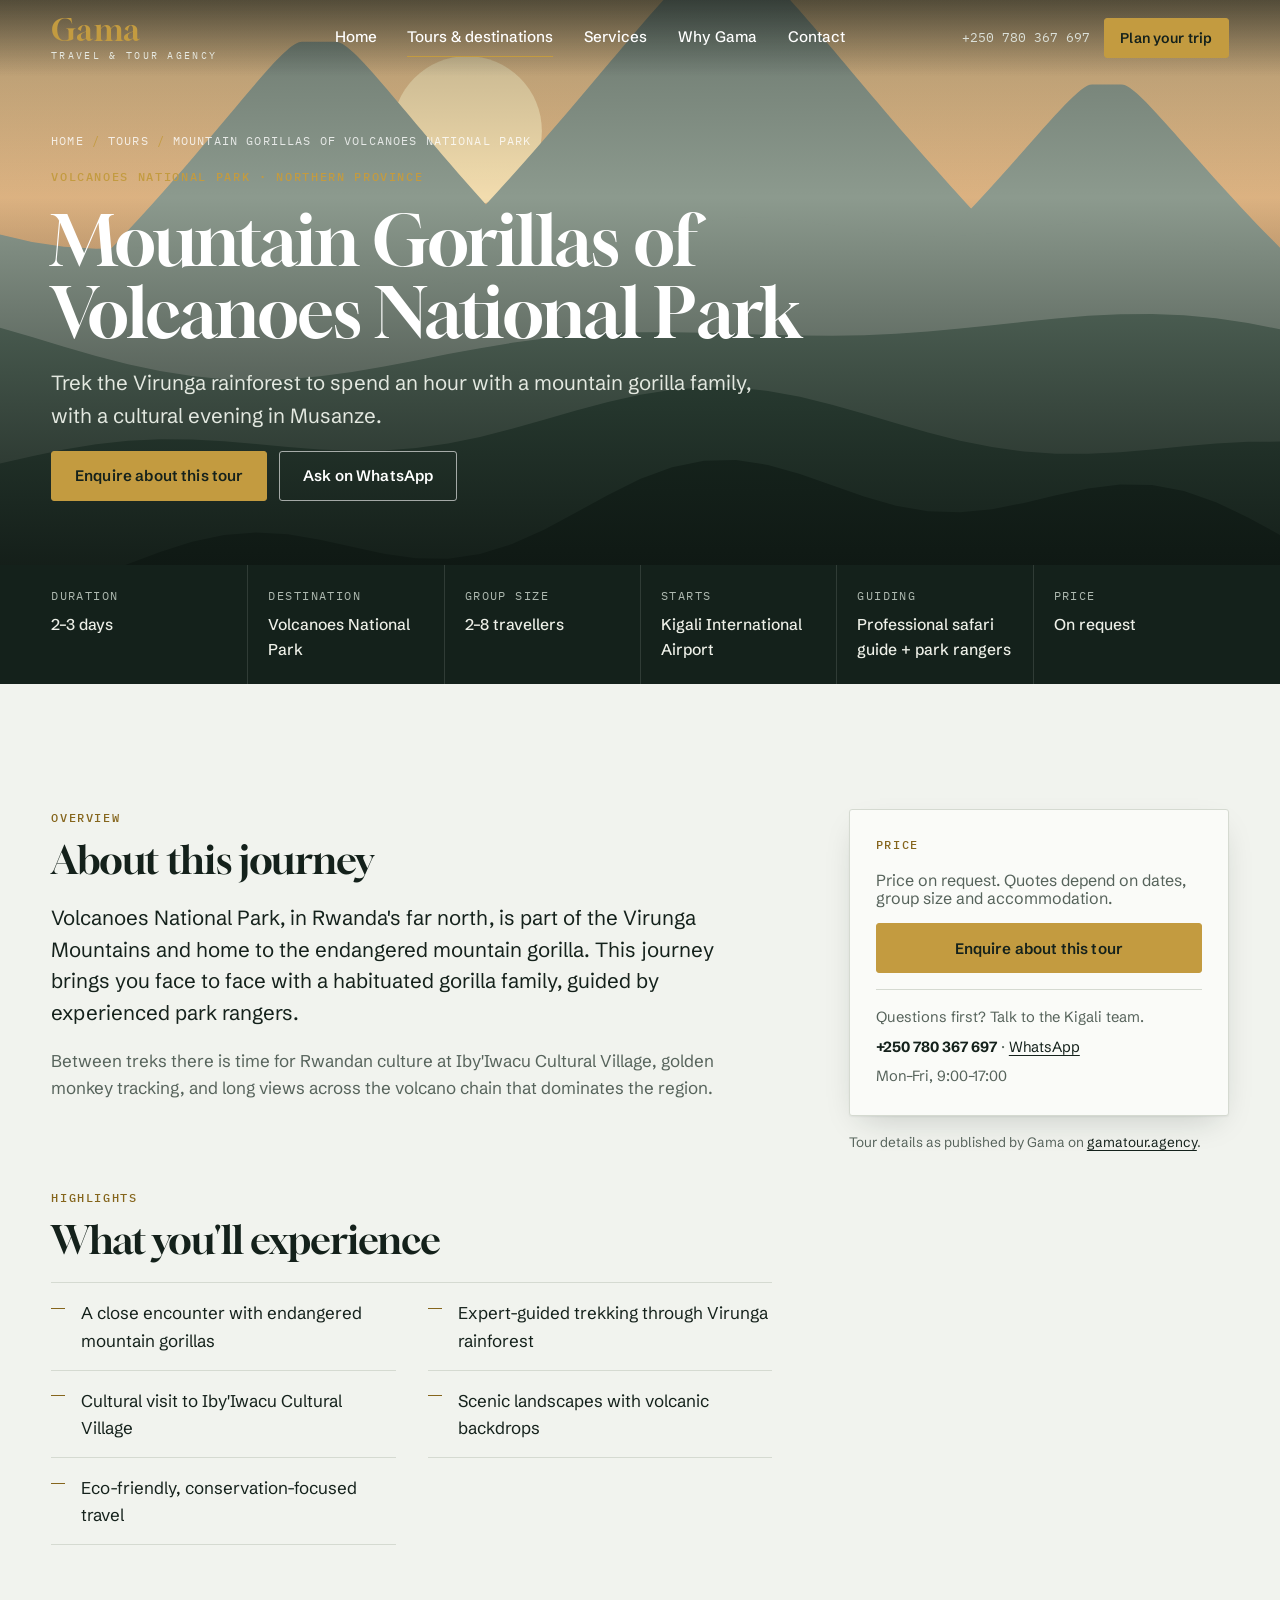
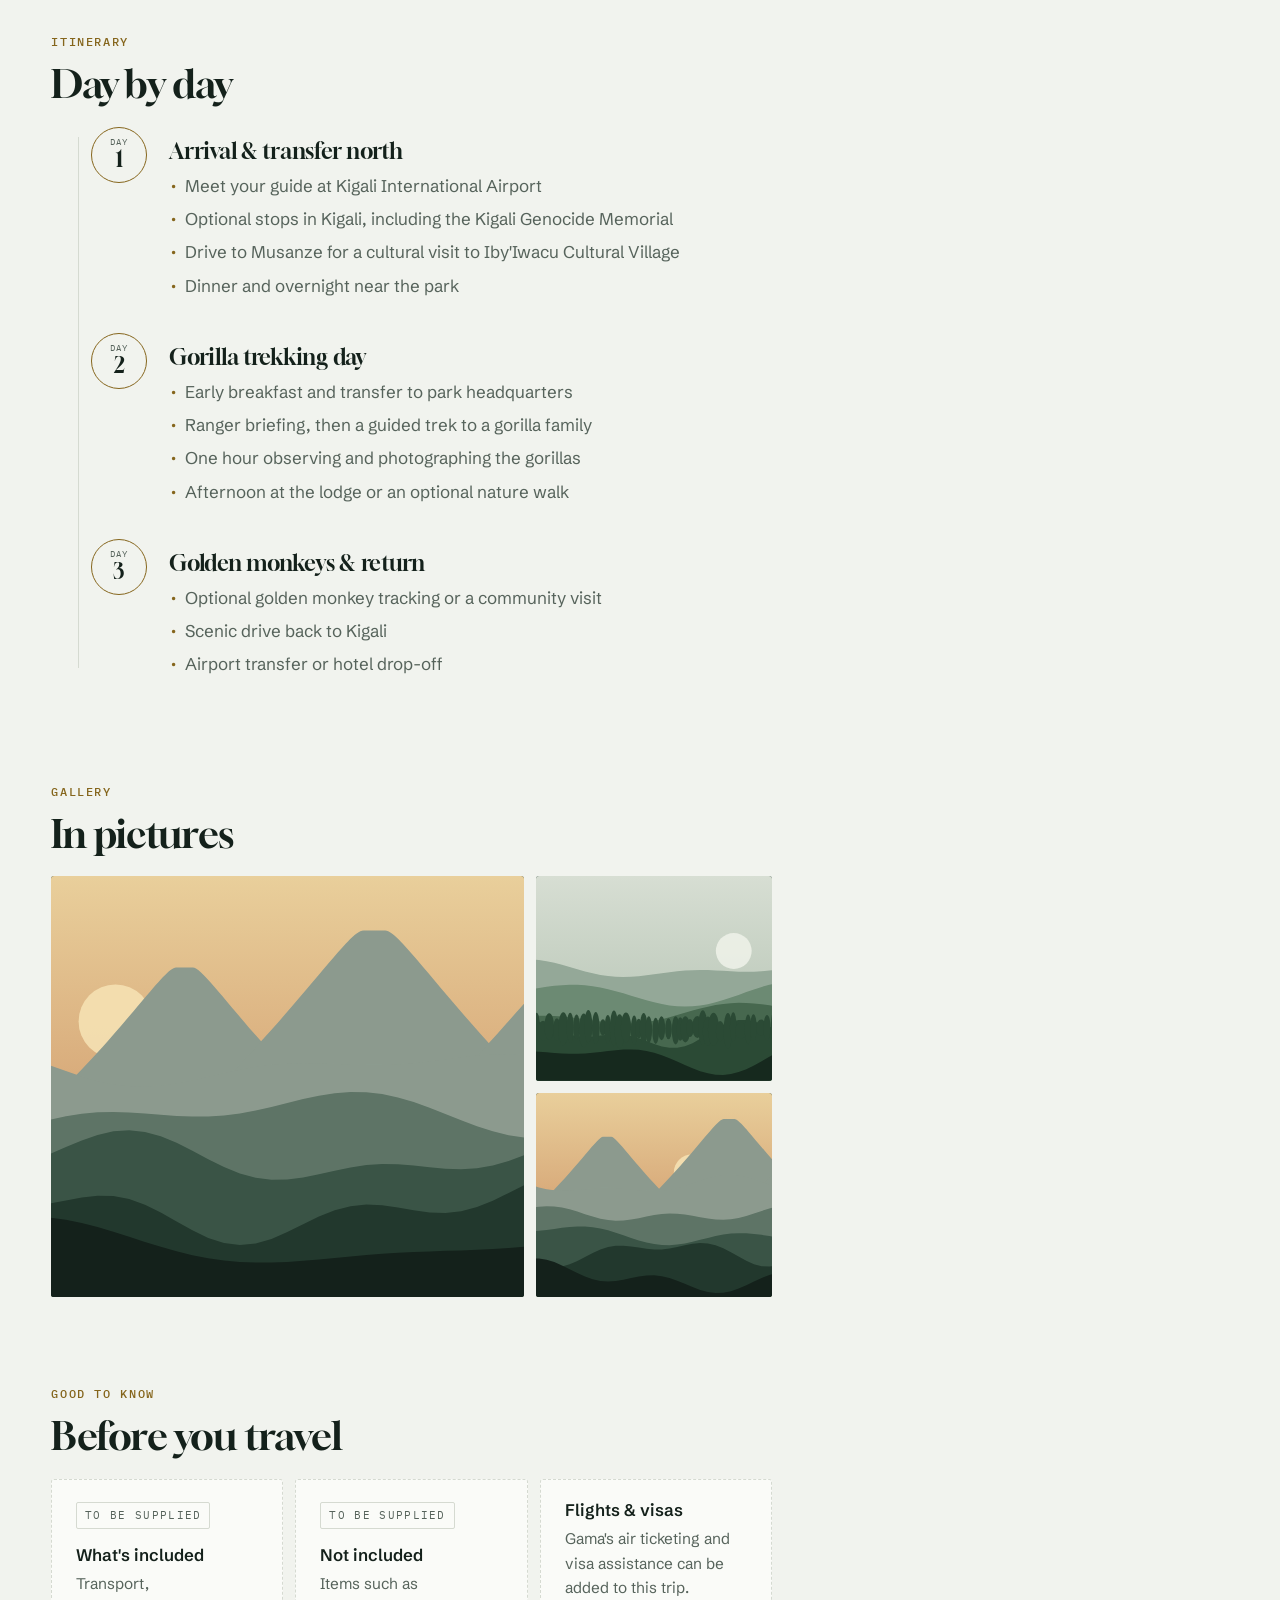
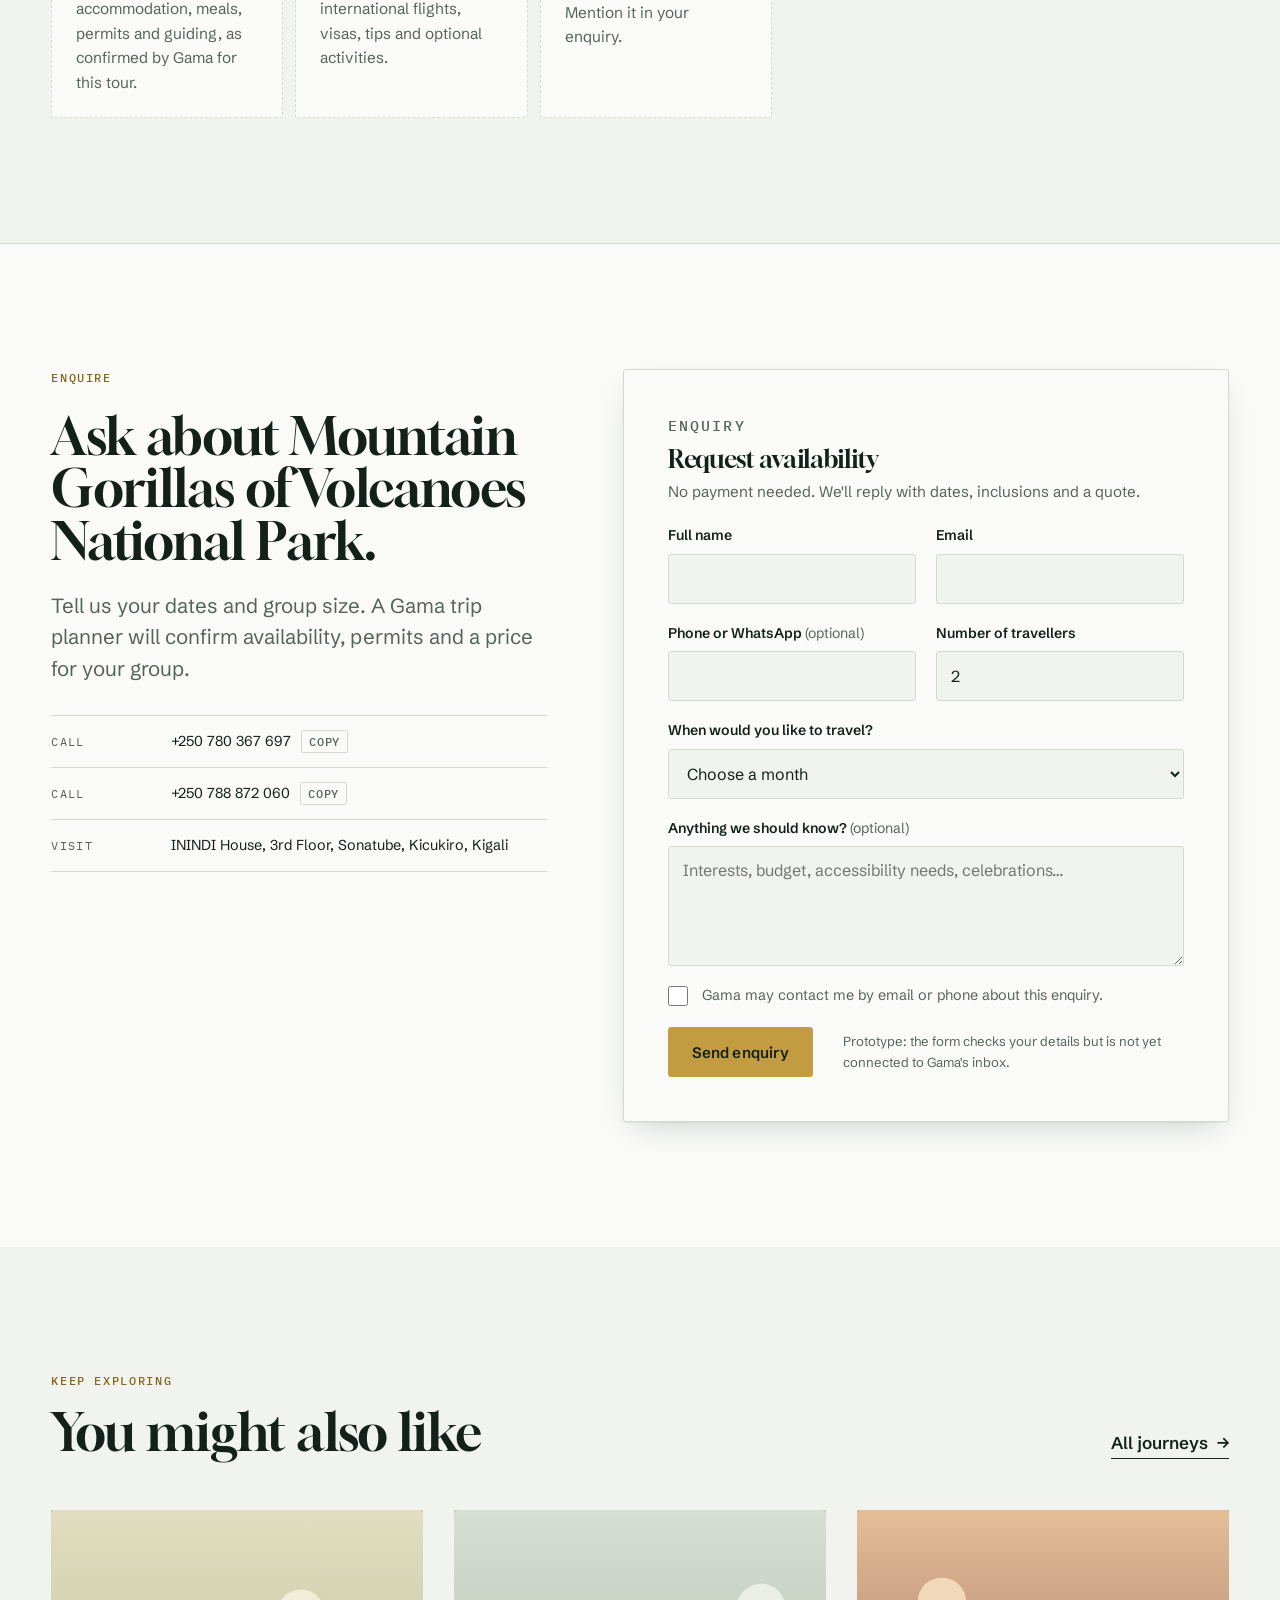
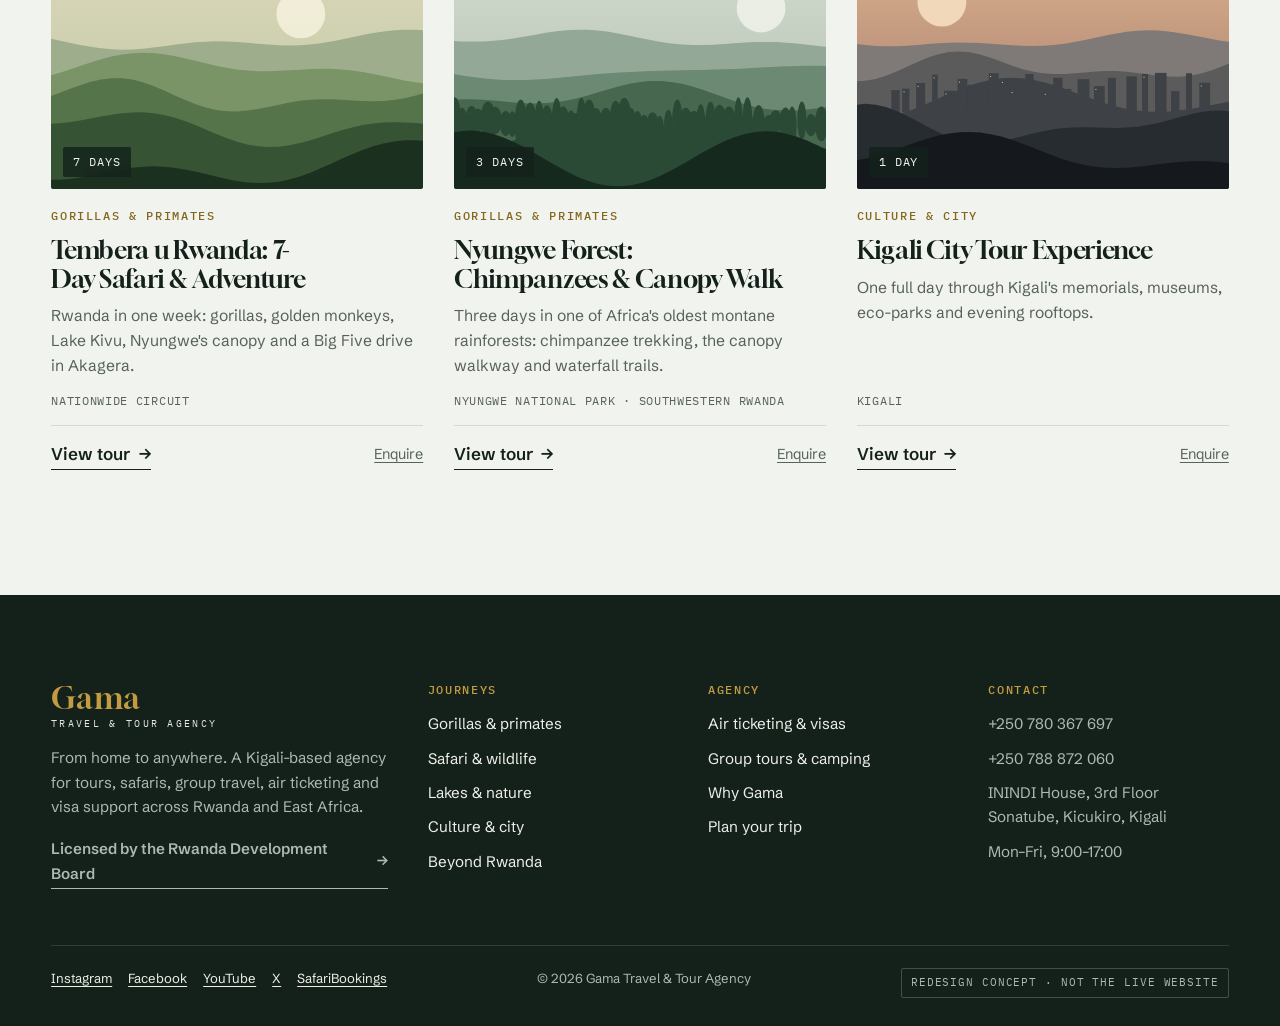
==== tour.html @ 17bc899b "Add Gama Tour static site Co-Authored-By: Claude Opus 5.5 <noreply@anthropic.com> Claude-Session: ht" ====
<!doctype html>
<html lang="en">
<head>
<meta charset="utf-8">
<meta name="viewport" content="width=device-width, initial-scale=1, viewport-fit=cover">
<title>Mountain Gorillas of Volcanoes National Park · Gama Travel & Tour Agency</title>
<meta name="claude:viewport-fit-sides" content="cover">
<meta name="description" content="A 2–3 day gorilla trekking journey in Volcanoes National Park, Rwanda, with a cultural visit to Iby'Iwacu village and optional golden monkey tracking. Enquire with Gama Travel & Tour Agency.">
<meta property="og:title" content="Mountain Gorillas of Volcanoes National Park · Gama Travel & Tour Agency">
<meta property="og:description" content="A 2–3 day gorilla trekking journey in Volcanoes National Park, Rwanda, with a cultural visit to Iby'Iwacu village and optional golden monkey tracking. Enquire with Gama Travel & Tour Agency.">
<meta property="og:type" content="website">
<meta name="theme-color" content="#14211B">
<link rel="canonical" href="https://www.gamatour.agency/tour/">
<link rel="preconnect" href="https://fonts.googleapis.com">
<link rel="preconnect" href="https://fonts.gstatic.com" crossorigin>
<link rel="stylesheet" href="https://fonts.googleapis.com/css2?family=Gloock&family=IBM+Plex+Mono:wght@400;500&family=Schibsted+Grotesk:ital,wght@0,400;0,500;0,600;1,400&display=swap">
<link rel="stylesheet" href="css/styles.css">
</head>
<body class="tour-page">
<a class="skip-link" href="#main">Skip to content</a>
<header class="site-header">
  <div class="wrap">
    <a class="brand" href="index.html" aria-label="Gama Travel &amp; Tour Agency, home">
      <span class="brand__name">Gama</span>
      <span class="brand__sub">Travel &amp; Tour Agency</span>
    </a>
    <nav class="nav" aria-label="Main">
      <a href="index.html">Home</a>
      <a href="tours.html" aria-current="page">Tours &amp; destinations</a>
      <a href="index.html#services">Services</a>
      <a href="index.html#why">Why Gama</a>
      <a href="index.html#plan">Contact</a>
    </nav>
    <div class="header-cta">
      <a class="header-phone" href="tel:+250780367697">+250 780 367 697</a>
      <a class="btn btn--small" href="index.html#plan">Plan your trip</a>
      <button class="menu-toggle" type="button" aria-expanded="false" aria-controls="mobile-menu"><span></span><span class="visually-hidden">Menu</span></button>
    </div>
  </div>
</header>
<div class="mobile-menu" id="mobile-menu" hidden>
  <div class="wrap">
    <nav aria-label="Mobile">
      <a href="index.html">Home</a>
      <a href="tours.html">Tours &amp; destinations</a>
      <a href="index.html#services">Services</a>
      <a href="index.html#why">Why Gama</a>
      <a href="index.html#plan">Contact</a>
    </nav>
    <div class="mobile-menu__foot">
      <a class="btn" href="index.html#plan">Plan your trip</a>
      <p>Call or WhatsApp: +250 780 367 697 · +250 788 872 060</p>
      <p>ININDI House, 3rd Floor, Sonatube, Kicukiro, Kigali</p>
    </div>
  </div>
</div>

<main id="main">
  <section class="page-hero" aria-labelledby="tour-title">
    <div id="tour-hero-media"></div>
    <div class="wrap page-hero__inner">
      <nav class="crumbs" aria-label="Breadcrumb"><a href="index.html">Home</a><span aria-hidden="true">/</span><a href="tours.html">Tours</a><span aria-hidden="true">/</span><span id="crumb-current">Tour</span></nav>
      <p class="eyebrow eyebrow--light" id="tour-region"></p>
      <h1 id="tour-title">Loading tour…</h1>
      <p id="tour-short"></p>
      <div class="hero__actions">
        <a class="btn" href="#enquire" data-scroll="enquire">Enquire about this tour</a>
        <a class="btn btn--ghost" id="tour-wa" href="https://wa.me/250780367697" target="_blank" rel="noopener">Ask on WhatsApp</a>
      </div>
    </div>
  </section>

  <section class="facts" aria-label="Tour facts">
    <div class="wrap"><dl id="tour-facts"></dl></div>
  </section>

  <div class="section">
    <div class="wrap tour-layout">
      <div class="tour-main" id="tour-main"></div>
      <aside class="tour-aside" aria-label="Book this tour">
        <div class="aside-card">
          <p class="eyebrow">Price</p>
          <p class="price-line" id="aside-price"></p>
          <a class="btn btn--block" href="#enquire" data-scroll="enquire">Enquire about this tour</a>
          <hr>
          <div class="contact-quick">
            <span>Questions first? Talk to the Kigali team.</span>
            <span><b style="color:var(--ink)">+250 780 367 697</b> · <a href="https://wa.me/250780367697" target="_blank" rel="noopener">WhatsApp</a></span>
            <span>Mon–Fri, 9:00–17:00</span>
          </div>
        </div>
        <p class="source-line" id="tour-source"></p>
      </aside>
    </div>
  </div>

  <section class="section" id="enquire" aria-labelledby="enquire-title" style="background:var(--paper);border-top:1px solid var(--line)">
    <div class="wrap plan">
      <div class="plan__intro">
        <p class="eyebrow">Enquire</p>
        <h2 id="enquire-title">Ask about <span id="enquire-tour">this tour</span>.</h2>
        <p class="lead">Tell us your dates and group size. A Gama trip planner will confirm availability, permits and a price for your group.</p>
        <ul class="contact-lines">
          <li><span class="k">Call</span><span class="v"><span>+250 780 367 697</span><button class="copy-btn" type="button" data-copy="+250780367697">Copy</button></span></li>
          <li><span class="k">Call</span><span class="v"><span>+250 788 872 060</span><button class="copy-btn" type="button" data-copy="+250788872060">Copy</button></span></li>
          <li><span class="k">Visit</span><span class="v">ININDI House, 3rd Floor, Sonatube, Kicukiro, Kigali</span></li>
        </ul>
      </div>
      <div id="tour-form-slot"><form class="enquiry" novalidate data-tour="volcanoes-gorillas" aria-labelledby="tour-title">
    <div class="enquiry__head">
      <p class="eyebrow">Enquiry</p>
      <h3 id="tour-title">Request availability</h3>
      <p>No payment needed. We'll reply with dates, inclusions and a quote.</p>
    </div>
    <div class="form-grid">
      <div class="field">
        <label for="tour-name">Full name</label>
        <input id="tour-name" name="name" type="text" autocomplete="name" required aria-describedby="tour-name-error">
        <p class="field-error" id="tour-name-error" aria-live="polite"></p>
      </div>
      <div class="field">
        <label for="tour-email">Email</label>
        <input id="tour-email" name="email" type="email" autocomplete="email" inputmode="email" required aria-describedby="tour-email-error">
        <p class="field-error" id="tour-email-error" aria-live="polite"></p>
      </div>
      <div class="field">
        <label for="tour-phone">Phone or WhatsApp <span class="opt">(optional)</span></label>
        <input id="tour-phone" name="phone" type="tel" autocomplete="tel" inputmode="tel" aria-describedby="tour-phone-error">
        <p class="field-error" id="tour-phone-error" aria-live="polite"></p>
      </div>
      <div class="field">
        <label for="tour-travellers">Number of travellers</label>
        <input id="tour-travellers" name="travellers" type="number" min="1" max="60" value="2" inputmode="numeric" required aria-describedby="tour-travellers-error">
        <p class="field-error" id="tour-travellers-error" aria-live="polite"></p>
      </div>
      <div class="field field--full">
        <label for="tour-month">When would you like to travel?</label>
        <select id="tour-month" name="month" data-fill="months" required aria-describedby="tour-month-error"></select>
        <p class="field-error" id="tour-month-error" aria-live="polite"></p>
      </div>
      <div class="field field--full">
        <label for="tour-message">Anything we should know? <span class="opt">(optional)</span></label>
        <textarea id="tour-message" name="message" rows="4" placeholder="Interests, budget, accessibility needs, celebrations…"></textarea>
      </div>
      <div class="field field--full">
        <label class="check" for="tour-consent">
          <input id="tour-consent" name="consent" type="checkbox" aria-describedby="tour-consent-error">
          <span>Gama may contact me by email or phone about this enquiry.</span>
        </label>
        <p class="field-error" id="tour-consent-error" aria-live="polite"></p>
      </div>
    </div>
    <div class="form-foot">
      <button class="btn" type="submit">Send enquiry</button>
      <small>Prototype: the form checks your details but is not yet connected to Gama's inbox.</small>
    </div>
    <div class="form-status" role="status" tabindex="-1"></div>
  </form></div>
    </div>
  </section>

  <section class="section" aria-labelledby="related-title">
    <div class="wrap">
      <div class="section-head">
        <div class="section-head__text">
          <p class="eyebrow">Keep exploring</p>
          <h2 id="related-title">You might also like</h2>
        </div>
        <a class="link-arrow" href="tours.html">All journeys</a>
      </div>
      <div class="tour-grid" id="related"></div>
    </div>
  </section>
</main>
<div class="mobile-bar" id="mobile-bar">
  <p><span class="muted" style="color:var(--on-dark-muted)" id="bar-price">Price on request</span><b id="bar-title">Tour</b></p>
  <a class="btn btn--small" href="#enquire" data-scroll="enquire">Enquire</a>
</div>
<footer class="site-footer">
  <div class="wrap">
    <div class="footer-top">
      <div class="footer-brand">
        <a class="brand" href="index.html" aria-label="Gama Travel &amp; Tour Agency, home">
          <span class="brand__name">Gama</span>
          <span class="brand__sub">Travel &amp; Tour Agency</span>
        </a>
        <p>From home to anywhere. A Kigali-based agency for tours, safaris, group travel, air ticketing and visa support across Rwanda and East Africa.</p>
        <p><a class="link-arrow" href="https://tourismregulation.rw/en/entity/profile/2081/" target="_blank" rel="noopener">Licensed by the Rwanda Development Board</a></p>
      </div>
      <div class="footer-col">
        <h2>Journeys</h2>
        <ul>
          <li><a href="tours.html#primates">Gorillas &amp; primates</a></li>
          <li><a href="tours.html#wildlife">Safari &amp; wildlife</a></li>
          <li><a href="tours.html#lakes">Lakes &amp; nature</a></li>
          <li><a href="tours.html#culture">Culture &amp; city</a></li>
          <li><a href="tours.html#crossborder">Beyond Rwanda</a></li>
        </ul>
      </div>
      <div class="footer-col">
        <h2>Agency</h2>
        <ul>
          <li><a href="index.html#services">Air ticketing &amp; visas</a></li>
          <li><a href="index.html#services">Group tours &amp; camping</a></li>
          <li><a href="index.html#why">Why Gama</a></li>
          <li><a href="index.html#plan">Plan your trip</a></li>
        </ul>
      </div>
      <div class="footer-col">
        <h2>Contact</h2>
        <ul>
          <li>+250 780 367 697</li>
          <li>+250 788 872 060</li>
          <li>ININDI House, 3rd Floor<br>Sonatube, Kicukiro, Kigali</li>
          <li>Mon–Fri, 9:00–17:00</li>
        </ul>
      </div>
    </div>
    <div class="footer-bottom">
      <div class="socials">
        <a href="https://www.instagram.com/gama_travel_tour_agency/" target="_blank" rel="noopener">Instagram</a>
        <a href="https://www.facebook.com/61579463322255/" target="_blank" rel="noopener">Facebook</a>
        <a href="https://www.youtube.com/@GamaTravelAndTourAgency" target="_blank" rel="noopener">YouTube</a>
        <a href="https://x.com/gamatourtravel" target="_blank" rel="noopener">X</a>
        <a href="https://www.safaribookings.com/p8043" target="_blank" rel="noopener">SafariBookings</a>
      </div>
      <span>© <span data-year>2026</span> Gama Travel &amp; Tour Agency</span>
      <span class="concept-note">Redesign concept · not the live website</span>
    </div>
  </div>
</footer>

<script src="js/data.js"></script>
<script src="js/scenes.js"></script>
<script src="js/site.js"></script>
<script src="js/tour-page.js"></script>
</body>
</html>
---- css/styles.css ----
/*
 * Gama Travel & Tour Agency: redesign prototype design system
 *
 * Layout concept: an editorial travel journal. Full-bleed photography sits
 * against a pale "Virunga mist" page, with deep volcanic-green bands for
 * moments of atmosphere. Gama's gold is the single accent. A thin Imigongo
 * zig-zag (Rwanda's geometric cow-dung art) marks major section breaks.
 */

:root {
  /* Color */
  --mist: #F1F3EE;        /* page ground: green-tinted off-white */
  --paper: #FAFBF8;       /* raised surfaces */
  --ink: #14211B;         /* volcanic green-black: text and dark bands */
  --forest: #1E3429;      /* secondary dark */
  --stone: #56635B;       /* muted text (5.9:1 on mist) */
  --line: #D5DAD1;        /* hairlines */
  --gold: #C39B40;        /* Gama gold: fills, rules, text on dark */
  --gold-ink: #85651C;    /* gold for text on light grounds (4.8:1) */
  --clay: #9A472C;        /* Imigongo only */
  --on-dark: #EEF0E8;
  --on-dark-muted: #AEB9B0;
  --danger: #A3321F;
  --ok: #2F6B46;
  --scrim: rgba(12, 20, 16, 0.62);

  /* Type */
  --font-display: "Gloock", "Iowan Old Style", "Palatino Linotype", Georgia, serif;
  --font-body: "Schibsted Grotesk", "Helvetica Neue", Arial, sans-serif;
  --font-mono: "IBM Plex Mono", ui-monospace, "SFMono-Regular", Menlo, monospace;

  --t-hero: clamp(2.75rem, 1.6rem + 5.4vw, 6.25rem);
  --t-h1: clamp(2.4rem, 1.6rem + 3.4vw, 4.5rem);
  --t-h2: clamp(1.9rem, 1.4rem + 2.2vw, 3.25rem);
  --t-h3: clamp(1.25rem, 1.1rem + 0.6vw, 1.6rem);
  --t-lead: clamp(1.08rem, 1rem + 0.35vw, 1.3rem);
  --t-body: 1.0625rem;
  --t-small: 0.9rem;
  --t-label: 0.74rem;

  /* Space */
  --gutter: clamp(16px, 4vw, 56px);
  --section: clamp(4.5rem, 3rem + 6vw, 9rem);
  --radius: 3px;
  --max: 1320px;
  --header-h: 76px;
  --shadow: 0 1px 2px rgba(20, 33, 27, 0.06), 0 12px 32px -12px rgba(20, 33, 27, 0.22);
  --ease: cubic-bezier(0.2, 0.7, 0.2, 1);
}

@media (prefers-color-scheme: dark) {
  :root:not([data-theme="light"]) {
    --mist: #0F1713; --paper: #16211B; --ink: #E9ECE4; --forest: #0B120E; --stone: #A2AEA5;
    --line: #2B3A32; --gold: #D2AE5A; --gold-ink: #D9B868; --on-dark: #EEF0E8; --on-dark-muted: #AEB9B0;
    --danger: #F08A73; --ok: #7CC596; --scrim: rgba(5, 9, 7, 0.68); color-scheme: dark;
  }
}
:root[data-theme="dark"] {
  --mist: #0F1713; --paper: #16211B; --ink: #E9ECE4; --forest: #0B120E; --stone: #A2AEA5;
  --line: #2B3A32; --gold: #D2AE5A; --gold-ink: #D9B868; --on-dark: #EEF0E8; --on-dark-muted: #AEB9B0;
  --danger: #F08A73; --ok: #7CC596; --scrim: rgba(5, 9, 7, 0.68); color-scheme: dark;
}

/* Dark bands keep the same look in both themes */
:root { --band: #14211B; --band-2: #1E3429; }
@media (prefers-color-scheme: dark) { :root:not([data-theme="light"]) { --band: #0B120E; --band-2: #13201A; } }
:root[data-theme="dark"] { --band: #0B120E; --band-2: #13201A; }

/* ---------- Base ---------- */
*, *::before, *::after { box-sizing: border-box; }
html { scroll-behavior: smooth; scroll-padding-top: calc(var(--header-h) + 16px); -webkit-text-size-adjust: 100%; }
@media (prefers-reduced-motion: reduce) { html { scroll-behavior: auto; } *, *::before, *::after { transition-duration: 0.01ms !important; animation-duration: 0.01ms !important; } }
body {
  margin: 0; background: var(--mist); color: var(--ink);
  font-family: var(--font-body); font-size: var(--t-body); line-height: 1.6;
  -webkit-font-smoothing: antialiased; text-rendering: optimizeLegibility; overflow-x: hidden;
}
body::before { content: ""; position: fixed; inset: 0 0 auto; height: env(safe-area-inset-top, 0px); z-index: 60; background: var(--band); }
body.menu-open { overflow: hidden; }
img { max-width: 100%; display: block; }
a { color: inherit; text-underline-offset: 0.2em; text-decoration-thickness: 1px; }
h1, h2, h3, h4 { font-family: var(--font-display); font-weight: 400; line-height: 1.04; letter-spacing: -0.012em; margin: 0; text-wrap: balance; }
p { margin: 0; }
ul { margin: 0; padding: 0; }
:focus-visible { outline: 2px solid var(--gold); outline-offset: 3px; border-radius: 2px; }
.skip-link { position: absolute; left: 12px; top: -60px; z-index: 100; background: var(--gold); color: #14211B; padding: 10px 16px; font-weight: 600; }
.skip-link:focus { top: calc(12px + env(safe-area-inset-top, 0px)); }
.visually-hidden { position: absolute !important; width: 1px; height: 1px; overflow: hidden; clip: rect(0 0 0 0); white-space: nowrap; }

.wrap {
  width: 100%; max-width: calc(var(--max) + 2 * var(--gutter)); margin-inline: auto;
  padding-left: max(var(--gutter), env(safe-area-inset-left, 0px));
  padding-right: max(var(--gutter), env(safe-area-inset-right, 0px));
}
.section { padding-block: var(--section); }
.eyebrow { font-family: var(--font-mono); font-size: var(--t-label); letter-spacing: 0.14em; text-transform: uppercase; color: var(--gold-ink); font-weight: 500; }
.on-dark .eyebrow, .eyebrow--light { color: var(--gold); }
.lead { font-size: var(--t-lead); line-height: 1.55; color: var(--stone); max-width: 38em; }
.muted { color: var(--stone); }
.tbc { color: var(--stone); font-style: italic; }

/* Imigongo divider */
.imigongo {
  height: 14px; width: 100%;
  background-color: var(--band);
  background-image: url("data:image/svg+xml,%3Csvg xmlns='http://www.w3.org/2000/svg' width='28' height='14' viewBox='0 0 28 14'%3E%3Cpath d='M0 14 L7 0 L14 14 Z' fill='%23F1F3EE'/%3E%3Cpath d='M14 14 L21 0 L28 14 Z' fill='%239A472C'/%3E%3Cpath d='M4 14 L7 8 L10 14 Z' fill='%2314211B'/%3E%3Cpath d='M18 14 L21 8 L24 14 Z' fill='%2314211B'/%3E%3C/svg%3E");
  background-size: 28px 14px; background-repeat: repeat-x;
}
.imigongo--thin { height: 7px; background-size: 14px 7px; }

/* ---------- Buttons & links ---------- */
.btn {
  --b-bg: var(--gold); --b-fg: #14211B; --b-bd: var(--gold);
  display: inline-flex; align-items: center; justify-content: center; gap: 0.6em;
  min-height: 50px; padding: 0 1.5em; border: 1px solid var(--b-bd); border-radius: var(--radius);
  background: var(--b-bg); color: var(--b-fg); font: 600 0.95rem/1 var(--font-body); letter-spacing: 0.01em;
  text-decoration: none; cursor: pointer; transition: background 0.25s var(--ease), color 0.25s var(--ease), border-color 0.25s, transform 0.25s var(--ease);
}
.btn:hover { --b-bg: #D7B25A; --b-bd: #D7B25A; }
.btn:active { transform: translateY(1px); }
.btn--ghost { --b-bg: transparent; --b-fg: #FFFFFF; --b-bd: rgba(255, 255, 255, 0.6); }
.btn--ghost:hover { --b-bg: rgba(255, 255, 255, 0.12); --b-bd: #FFFFFF; }
.btn--line { --b-bg: transparent; --b-fg: var(--ink); --b-bd: var(--ink); }
.btn--line:hover { --b-bg: var(--ink); --b-fg: var(--mist); --b-bd: var(--ink); }
.btn--small { min-height: 40px; padding: 0 1.1em; font-size: 0.88rem; }
.btn--block { width: 100%; }
.btn svg { width: 18px; height: 18px; flex: none; }

.link-arrow {
  display: inline-flex; align-items: center; gap: 0.5em; font-weight: 600; text-decoration: none;
  border-bottom: 1px solid currentColor; padding-bottom: 2px;
}
.link-arrow::after { content: "→"; transition: transform 0.25s var(--ease); }
.link-arrow:hover::after { transform: translateX(4px); }
.link-quiet { color: var(--stone); text-decoration: underline; font-size: var(--t-small); }
.link-quiet:hover { color: var(--ink); }

/* ---------- Header ---------- */
.site-header {
  position: fixed; top: env(safe-area-inset-top, 0px); left: 0; right: 0; z-index: 50;
  color: #FFFFFF; transition: background 0.35s var(--ease), color 0.35s, box-shadow 0.35s;
}
.site-header::before { content: ""; position: absolute; inset: 0; background: linear-gradient(rgba(10, 16, 13, 0.55), rgba(10, 16, 13, 0)); pointer-events: none; transition: opacity 0.35s; }
.site-header.is-solid { background: var(--band); box-shadow: 0 1px 0 rgba(255, 255, 255, 0.06); }
.site-header.is-solid::before { opacity: 0; }
.site-header .wrap { position: relative; display: flex; align-items: center; justify-content: space-between; gap: 24px; height: var(--header-h); }
.brand { display: inline-flex; flex-direction: column; text-decoration: none; line-height: 1; gap: 5px; }
.brand__name { font-family: var(--font-display); font-size: 1.85rem; letter-spacing: 0.01em; color: var(--gold); }
.brand__sub { font-family: var(--font-mono); font-size: 0.6rem; letter-spacing: 0.24em; text-transform: uppercase; color: #E6E9E1; }
.nav { display: flex; align-items: center; gap: clamp(18px, 2.4vw, 36px); }
.nav a { text-decoration: none; font-size: 0.95rem; font-weight: 500; padding-block: 6px; border-bottom: 1px solid transparent; transition: border-color 0.2s; }
.nav a:hover, .nav a[aria-current="page"] { border-color: var(--gold); }
.header-cta { display: flex; align-items: center; gap: 14px; }
.header-phone { font-family: var(--font-mono); font-size: 0.8rem; color: #DCE1D9; text-decoration: none; }
.menu-toggle { display: none; background: none; border: 1px solid rgba(255, 255, 255, 0.4); color: inherit; border-radius: var(--radius); width: 46px; height: 46px; cursor: pointer; align-items: center; justify-content: center; }
.menu-toggle span { display: block; width: 20px; height: 1.5px; background: currentColor; position: relative; transition: transform 0.3s var(--ease), background 0.2s; }
.menu-toggle span::before, .menu-toggle span::after { content: ""; position: absolute; left: 0; width: 20px; height: 1.5px; background: currentColor; transition: transform 0.3s var(--ease); }
.menu-toggle span::before { top: -6px; } .menu-toggle span::after { top: 6px; }
.menu-toggle[aria-expanded="true"] span { background: transparent; }
.menu-toggle[aria-expanded="true"] span::before { transform: translateY(6px) rotate(45deg); }
.menu-toggle[aria-expanded="true"] span::after { transform: translateY(-6px) rotate(-45deg); }

.mobile-menu {
  position: fixed; inset: calc(var(--header-h) + env(safe-area-inset-top, 0px)) 0 0; z-index: 49; background: var(--band); color: var(--on-dark);
  padding-block: 28px calc(28px + env(safe-area-inset-bottom, 0px)); overflow-y: auto; animation: menuIn 0.35s var(--ease);
}
@keyframes menuIn { from { opacity: 0; transform: translateY(-8px); } }
.mobile-menu nav { display: grid; }
.mobile-menu nav a { font-family: var(--font-display); font-size: 2.1rem; text-decoration: none; padding-block: 12px; border-bottom: 1px solid rgba(255, 255, 255, 0.1); }
.mobile-menu__foot { display: grid; gap: 14px; margin-top: 28px; color: var(--on-dark-muted); font-size: var(--t-small); }
.mobile-menu__foot .btn { width: 100%; }

@media (max-width: 960px) {
  .nav, .header-phone { display: none; }
  .menu-toggle { display: inline-flex; }
  .header-cta .btn { display: none; }
}

/* ---------- Media (photo + illustrated fallback) ---------- */
.media { position: relative; margin: 0; overflow: hidden; background: var(--band-2); isolation: isolate; }
.media .scene { position: absolute; inset: 0; width: 100%; height: 100%; display: block; }
.media img { position: absolute; inset: 0; width: 100%; height: 100%; object-fit: cover; opacity: 0; transition: opacity 0.7s var(--ease), transform 1.2s var(--ease); }
.media.is-loaded img { opacity: 1; }
.media:not(.is-loaded):not(.is-fallback)::after {
  content: ""; position: absolute; inset: 0; z-index: 1;
  background: linear-gradient(100deg, transparent 30%, rgba(255, 255, 255, 0.14) 50%, transparent 70%);
  background-size: 220% 100%; animation: shimmer 1.6s linear infinite;
}
@keyframes shimmer { from { background-position: 120% 0; } to { background-position: -120% 0; } }

/* ---------- Hero ---------- */
.hero { position: relative; color: #FFFFFF; min-height: clamp(600px, 88vh, 880px); display: flex; flex-direction: column; justify-content: flex-end; }
.hero > .media { position: absolute; inset: 0; z-index: -1; }
.hero::before { content: ""; position: absolute; inset: 0; z-index: 0; pointer-events: none; background: linear-gradient(180deg, rgba(10, 16, 13, 0) 30%, rgba(10, 16, 13, 0.72) 100%), linear-gradient(90deg, rgba(10, 16, 13, 0.45) 0%, rgba(10, 16, 13, 0) 60%); }
.hero { isolation: isolate; }
.hero__inner { position: relative; z-index: 1; padding-block: calc(var(--header-h) + 64px) 56px; display: grid; gap: 28px; }
.hero__kicker { display: flex; align-items: center; gap: 14px; }
.hero__kicker::before { content: ""; width: 44px; height: 1px; background: var(--gold); }
.hero h1 { font-size: var(--t-hero); max-width: 11.5em; line-height: 0.98; }
.hero h1 em { font-style: italic; color: var(--gold); }
.hero__text { font-size: var(--t-lead); max-width: 34em; color: #E3E8E0; line-height: 1.55; }
.hero__actions { display: flex; flex-wrap: wrap; gap: 12px; }
.hero__caption { position: absolute; z-index: 1; right: max(var(--gutter), env(safe-area-inset-right, 0px)); bottom: 22px; font-family: var(--font-mono); font-size: 0.7rem; letter-spacing: 0.1em; text-transform: uppercase; color: rgba(255, 255, 255, 0.75); text-align: right; }

/* Trip finder */
.finder-wrap { position: relative; z-index: 2; margin-top: -1px; background: var(--band); }
.finder { display: grid; grid-template-columns: auto 1fr 1fr auto; align-items: end; gap: 0 28px; padding-block: 26px; color: var(--on-dark); }
.finder__title { font-family: var(--font-display); font-size: 1.5rem; line-height: 1.1; align-self: center; max-width: 9em; }
.finder label { display: block; font-family: var(--font-mono); font-size: var(--t-label); letter-spacing: 0.12em; text-transform: uppercase; color: var(--on-dark-muted); margin-bottom: 8px; }
.finder select { width: 100%; }
.select-dark {
  appearance: none; background: transparent; color: var(--on-dark); border: 0; border-bottom: 1px solid rgba(255, 255, 255, 0.3);
  font: 500 1.08rem var(--font-body); padding: 10px 28px 10px 0; border-radius: 0; cursor: pointer;
  background-image: url("data:image/svg+xml,%3Csvg xmlns='http://www.w3.org/2000/svg' width='12' height='8' viewBox='0 0 12 8'%3E%3Cpath d='M1 1l5 5 5-5' stroke='%23C39B40' stroke-width='1.6' fill='none'/%3E%3C/svg%3E");
  background-repeat: no-repeat; background-position: right 4px center;
}
.select-dark option { color: #14211B; background: #FFFFFF; }
.finder .finder__foot { grid-column: 1 / -1; margin-top: 14px; font-size: var(--t-small); color: var(--on-dark-muted); }
.finder .finder__foot a { color: var(--gold); }
@media (max-width: 900px) {
  .finder { grid-template-columns: 1fr 1fr; gap: 20px; }
  .finder__title { grid-column: 1 / -1; max-width: none; }
  .finder .btn { grid-column: 1 / -1; }
  .finder .finder__foot { margin-top: 0; }
}
@media (max-width: 520px) { .finder { grid-template-columns: 1fr; } }

/* ---------- Intro / about ---------- */
.intro { display: grid; grid-template-columns: minmax(0, 1.25fr) minmax(0, 1fr); gap: clamp(32px, 6vw, 110px); align-items: start; }
.intro__statement { font-family: var(--font-display); font-size: var(--t-h2); line-height: 1.12; }
.intro__statement span { color: var(--gold-ink); }
.intro__body { display: grid; gap: 22px; padding-top: 10px; }
.intro__body p { color: var(--stone); }
.ledger { border-top: 1px solid var(--line); display: grid; margin-top: 6px; }
.ledger div { display: grid; grid-template-columns: 8.5em 1fr; gap: 16px; padding-block: 14px; border-bottom: 1px solid var(--line); font-size: var(--t-small); }
.ledger dt { font-family: var(--font-mono); font-size: var(--t-label); letter-spacing: 0.12em; text-transform: uppercase; color: var(--stone); padding-top: 3px; }
.ledger dd { margin: 0; }
.ledger a { color: var(--ink); }
@media (max-width: 860px) { .intro { grid-template-columns: 1fr; } }
@media (max-width: 420px) { .ledger div { grid-template-columns: 1fr; gap: 4px; } }

/* ---------- Section heads ---------- */
.section-head { display: flex; align-items: end; justify-content: space-between; gap: 24px 48px; flex-wrap: wrap; margin-bottom: clamp(32px, 4vw, 56px); }
.section-head__text { display: grid; gap: 16px; max-width: 46rem; }
.section-head h2 { font-size: var(--t-h2); }

/* ---------- Destinations index (dark) ---------- */
.on-dark { background: var(--band); color: var(--on-dark); }
.on-dark .lead, .on-dark .muted { color: var(--on-dark-muted); }
.destinations { display: grid; grid-template-columns: minmax(0, 1fr) minmax(0, 1fr); gap: clamp(32px, 5vw, 80px); align-items: start; }
.dest-list { list-style: none; border-top: 1px solid rgba(255, 255, 255, 0.14); counter-reset: none; }
.dest-item a {
  display: grid; grid-template-columns: 1fr auto; align-items: baseline; gap: 6px 20px; padding-block: 20px; text-decoration: none;
  border-bottom: 1px solid rgba(255, 255, 255, 0.14); transition: padding 0.35s var(--ease), color 0.25s;
}
.dest-item__name { font-family: var(--font-display); font-size: clamp(1.6rem, 1.2rem + 1.4vw, 2.5rem); line-height: 1.05; }
.dest-item__meta { font-family: var(--font-mono); font-size: 0.72rem; letter-spacing: 0.1em; text-transform: uppercase; color: var(--on-dark-muted); text-align: right; }
.dest-item__desc { grid-column: 1 / -1; color: var(--on-dark-muted); font-size: var(--t-small); max-width: 34em; }
.dest-item a:hover, .dest-item a:focus-visible, .dest-item.is-active a { padding-left: 14px; }
.dest-item.is-active .dest-item__name, .dest-item a:hover .dest-item__name { color: var(--gold); }
.dest-item__thumb { display: none; }
.dest-stage { position: sticky; top: calc(var(--header-h) + 24px); }
.dest-stage .media { aspect-ratio: 4 / 5; border-radius: var(--radius); }
.dest-stage .media { position: absolute; inset: 0; opacity: 0; transition: opacity 0.6s var(--ease); }
.dest-stage .media.is-active { opacity: 1; }
.dest-stage__frame { position: relative; aspect-ratio: 4 / 5; max-width: 100%; }
.dest-stage__note { margin-top: 14px; font-family: var(--font-mono); font-size: 0.72rem; letter-spacing: 0.08em; color: var(--on-dark-muted); text-transform: uppercase; }
@media (max-width: 900px) {
  .destinations { grid-template-columns: 1fr; }
  .dest-stage { display: none; }
  .dest-item a { grid-template-columns: 88px 1fr; align-items: center; }
  .dest-item__thumb { display: block; grid-row: span 3; width: 88px; aspect-ratio: 1; border-radius: var(--radius); }
  .dest-item__meta { text-align: left; }
  .dest-item__desc { grid-column: 2; }
}

/* ---------- Tour cards ---------- */
.tour-grid { display: grid; grid-template-columns: repeat(3, minmax(0, 1fr)); gap: clamp(28px, 3vw, 44px) clamp(20px, 2.4vw, 32px); }
.tour-card { display: flex; flex-direction: column; min-width: 0; }
.tour-card__media { position: relative; display: block; overflow: hidden; border-radius: var(--radius); }
.tour-card__media .media { aspect-ratio: 4 / 3; }
.tour-card:hover .media img, .tour-card:focus-within .media img { transform: scale(1.04); }
.tour-card__duration {
  position: absolute; left: 12px; bottom: 12px; z-index: 2; background: rgba(20, 33, 27, 0.82); color: #F1F3EE;
  font-family: var(--font-mono); font-size: 0.72rem; letter-spacing: 0.08em; text-transform: uppercase; padding: 6px 10px; border-radius: 2px;
  backdrop-filter: blur(6px);
}
.tour-card__body { display: grid; gap: 10px; padding-top: 18px; align-content: start; flex: 1; grid-template-rows: auto auto 1fr auto auto; }
.tour-card__title { font-size: var(--t-h3); line-height: 1.12; }
.tour-card__title a { text-decoration: none; background-image: linear-gradient(currentColor, currentColor); background-size: 0 1px; background-position: 0 100%; background-repeat: no-repeat; transition: background-size 0.4s var(--ease); }
.tour-card:hover .tour-card__title a, .tour-card__title a:focus-visible { background-size: 100% 1px; }
.tour-card__text { color: var(--stone); font-size: 0.98rem; }
.tour-card__meta { font-family: var(--font-mono); font-size: 0.72rem; letter-spacing: 0.06em; text-transform: uppercase; color: var(--stone); padding-top: 4px; }
.tour-card__actions { display: flex; align-items: center; justify-content: space-between; gap: 16px; padding-top: 14px; margin-top: 4px; border-top: 1px solid var(--line); }
.tour-card--feature { grid-column: span 2; }
.tour-card--feature .tour-card__media .media { aspect-ratio: 16 / 9.2; }
.tour-card--feature .tour-card__title { font-size: var(--t-h2); }
@media (max-width: 1020px) { .tour-grid { grid-template-columns: repeat(2, minmax(0, 1fr)); } .tour-card--feature { grid-column: 1 / -1; } }
@media (max-width: 620px) { .tour-grid { grid-template-columns: 1fr; } .tour-card--feature .tour-card__title { font-size: var(--t-h3); } .tour-card--feature .tour-card__media .media { aspect-ratio: 4 / 3; } }

/* Featured layout on the homepage */
.featured { display: grid; grid-template-columns: minmax(0, 1.35fr) minmax(0, 1fr); gap: clamp(28px, 3vw, 44px); }
.featured__side { display: grid; gap: clamp(28px, 3vw, 40px); }
.featured__side .tour-card { display: grid; grid-template-columns: minmax(0, 0.9fr) minmax(0, 1.1fr); gap: 20px; }
.featured__side .tour-card__body { padding-top: 0; grid-template-rows: auto auto 1fr auto; }
.featured__side .tour-card__media .media { aspect-ratio: 1 / 1; height: 100%; }
.featured__side .tour-card__meta { display: none; }
.featured__main .tour-card__media .media { aspect-ratio: 5 / 4; }
.featured__main .tour-card__title { font-size: var(--t-h2); }
@media (max-width: 1020px) { .featured { grid-template-columns: 1fr; } }
@media (max-width: 560px) { .featured__side .tour-card { grid-template-columns: 1fr; } .featured__side .tour-card__media .media { aspect-ratio: 4 / 3; } .featured__side .tour-card__body { padding-top: 0; } .featured__side .tour-card__meta { display: block; } }

/* ---------- Services ---------- */
.services { display: grid; grid-template-columns: repeat(3, minmax(0, 1fr)); border-top: 1px solid var(--line); border-left: 1px solid var(--line); }
.service { padding: clamp(24px, 3vw, 40px); border-right: 1px solid var(--line); border-bottom: 1px solid var(--line); display: grid; gap: 14px; align-content: start; background: transparent; transition: background 0.3s; }
.service:hover { background: var(--paper); }
.service svg { width: 36px; height: 36px; stroke: var(--gold-ink); fill: none; stroke-width: 1.4; }
.service h3 { font-size: 1.45rem; }
.service p { color: var(--stone); font-size: 0.98rem; }
.service button { justify-self: start; background: none; border: 0; padding: 0; color: var(--ink); font: 600 0.92rem var(--font-body); cursor: pointer; text-decoration: underline; text-underline-offset: 0.25em; margin-top: 4px; }
@media (max-width: 900px) { .services { grid-template-columns: repeat(2, minmax(0, 1fr)); } }
@media (max-width: 560px) { .services { grid-template-columns: 1fr; } }

/* ---------- Why Gama ---------- */
.why { display: grid; grid-template-columns: minmax(0, 1fr) minmax(0, 1.1fr); gap: clamp(32px, 6vw, 96px); align-items: center; }
.why__photo { position: relative; }
.why__photo .media { aspect-ratio: 4 / 5; border-radius: var(--radius); }
.why__photo figcaption { margin-top: 12px; font-family: var(--font-mono); font-size: 0.72rem; letter-spacing: 0.08em; text-transform: uppercase; color: var(--stone); }
.why__list { list-style: none; display: grid; gap: 0; margin-top: 32px; border-top: 1px solid var(--line); }
.why__list li { display: grid; grid-template-columns: 2.5rem 1fr; gap: 14px; padding-block: 20px; border-bottom: 1px solid var(--line); }
.why__list svg { width: 26px; height: 26px; stroke: var(--gold-ink); fill: none; stroke-width: 1.5; margin-top: 3px; }
.why__list h3 { font-family: var(--font-body); font-weight: 600; font-size: 1.08rem; letter-spacing: 0; margin-bottom: 4px; }
.why__list p { color: var(--stone); font-size: 0.98rem; }
.values { display: flex; flex-wrap: wrap; gap: 8px 10px; margin-top: 28px; }
.values span { font-family: var(--font-mono); font-size: 0.72rem; letter-spacing: 0.1em; text-transform: uppercase; border: 1px solid var(--line); padding: 7px 11px; border-radius: 2px; color: var(--stone); }
@media (max-width: 900px) { .why { grid-template-columns: 1fr; } .why__photo .media { aspect-ratio: 16 / 11; } }

/* Reviews placeholder */
.reviews-slot { margin-top: clamp(56px, 7vw, 96px); display: grid; grid-template-columns: minmax(0, 1fr) minmax(0, 2fr); gap: 24px 48px; padding: clamp(24px, 3vw, 40px); border: 1px dashed var(--line); border-radius: var(--radius); align-items: center; }
.reviews-slot h3 { font-size: var(--t-h3); }
.reviews-slot p { color: var(--stone); font-size: 0.98rem; }
.placeholder-tag { display: inline-block; font-family: var(--font-mono); font-size: 0.68rem; letter-spacing: 0.12em; text-transform: uppercase; background: var(--paper); border: 1px solid var(--line); color: var(--stone); padding: 4px 8px; border-radius: 2px; margin-bottom: 10px; }
@media (max-width: 760px) { .reviews-slot { grid-template-columns: 1fr; } }

/* ---------- Gallery ---------- */
.gallery { display: grid; grid-template-columns: repeat(12, minmax(0, 1fr)); grid-auto-rows: clamp(120px, 14vw, 200px); gap: 12px; }
.gallery .media { border-radius: var(--radius); height: 100%; }
.g1 { grid-column: 1 / 6; grid-row: span 2; } .g2 { grid-column: 6 / 9; grid-row: span 2; } .g3 { grid-column: 9 / 13; }
.g4 { grid-column: 9 / 13; } .g5 { grid-column: 1 / 5; } .g6 { grid-column: 5 / 13; }
.gallery__note { margin-top: 18px; display: flex; flex-wrap: wrap; justify-content: space-between; gap: 12px; font-size: var(--t-small); color: var(--on-dark-muted); }
.gallery__note a { color: var(--gold); }
@media (max-width: 760px) {
  .gallery { grid-template-columns: repeat(2, minmax(0, 1fr)); grid-auto-rows: 160px; }
  .g1, .g6 { grid-column: 1 / -1; grid-row: span 1; } .g2 { grid-column: 1; grid-row: span 2; } .g3, .g4 { grid-column: 2; } .g5 { grid-column: 1 / -1; }
}

/* ---------- Plan / enquiry ---------- */
.plan { display: grid; grid-template-columns: minmax(0, 0.9fr) minmax(0, 1.1fr); gap: clamp(32px, 6vw, 96px); align-items: start; }
.plan__intro { display: grid; gap: 22px; position: sticky; top: calc(var(--header-h) + 24px); }
.plan__intro h2 { font-size: var(--t-h2); }
.contact-lines { list-style: none; display: grid; gap: 0; border-top: 1px solid var(--line); margin-top: 8px; }
.contact-lines li { display: grid; grid-template-columns: 7.5em 1fr; gap: 12px; padding-block: 14px; border-bottom: 1px solid var(--line); font-size: var(--t-small); align-items: baseline; }
.contact-lines .k { font-family: var(--font-mono); font-size: var(--t-label); letter-spacing: 0.12em; text-transform: uppercase; color: var(--stone); }
.contact-lines .v { display: flex; flex-wrap: wrap; gap: 4px 10px; align-items: baseline; }
.copy-btn { background: none; border: 1px solid var(--line); color: var(--stone); font: 500 0.72rem var(--font-mono); letter-spacing: 0.06em; text-transform: uppercase; padding: 3px 7px; border-radius: 2px; cursor: pointer; }
.copy-btn:hover { color: var(--ink); border-color: var(--stone); }
.copy-btn[data-state]::after { content: " · " attr(data-state); }
@media (max-width: 900px) { .plan { grid-template-columns: 1fr; } .plan__intro { position: static; } }
@media (max-width: 420px) { .contact-lines li { grid-template-columns: 1fr; gap: 4px; } }

.enquiry { background: var(--paper); border: 1px solid var(--line); border-radius: var(--radius); padding: clamp(22px, 3.4vw, 44px); display: grid; gap: 20px; box-shadow: var(--shadow); }
.enquiry__head { display: grid; gap: 8px; }
.enquiry__head h3 { font-size: var(--t-h3); }
.enquiry__head p { color: var(--stone); font-size: 0.95rem; }
.form-grid { display: grid; grid-template-columns: repeat(2, minmax(0, 1fr)); gap: 18px 20px; }
.field { display: grid; gap: 7px; min-width: 0; }
.field--full { grid-column: 1 / -1; }
.field label, .field legend { font-size: 0.88rem; font-weight: 600; }
.field .opt { font-weight: 400; color: var(--stone); }
.field input, .field select, .field textarea {
  width: 100%; font: 400 1rem var(--font-body); color: var(--ink); background: var(--mist); border: 1px solid var(--line); border-radius: var(--radius);
  padding: 13px 14px; min-height: 50px; transition: border-color 0.2s, box-shadow 0.2s;
}
.field textarea { min-height: 120px; resize: vertical; }
.field input:focus, .field select:focus, .field textarea:focus { outline: none; border-color: var(--gold-ink); box-shadow: 0 0 0 3px color-mix(in srgb, var(--gold) 30%, transparent); }
.field [aria-invalid="true"] { border-color: var(--danger); }
.field-error { color: var(--danger); font-size: 0.84rem; min-height: 0; }
.field-error:empty { display: none; }
.check { display: grid; grid-template-columns: 22px 1fr; gap: 12px; align-items: start; font-size: 0.9rem; color: var(--stone); }
.check input { width: 20px; height: 20px; margin: 2px 0 0; accent-color: var(--gold-ink); }
.form-foot { display: flex; flex-wrap: wrap; align-items: center; gap: 14px 20px; justify-content: space-between; }
.form-foot small { color: var(--stone); font-size: 0.82rem; max-width: 26em; }
.form-status { border-radius: var(--radius); font-size: 0.95rem; }
.form-status:empty { display: none; }
.form-status.is-error { padding: 14px 16px; border: 1px solid var(--danger); color: var(--danger); background: color-mix(in srgb, var(--danger) 6%, transparent); }
.form-status.is-demo { padding: 18px; border: 1px solid var(--gold-ink); background: color-mix(in srgb, var(--gold) 10%, transparent); display: grid; gap: 12px; justify-items: start; color: var(--ink); }
.form-status:focus { outline: none; }
@media (max-width: 560px) { .form-grid { grid-template-columns: 1fr; } .form-foot .btn { width: 100%; } }

/* ---------- Footer ---------- */
.site-footer { background: var(--band); color: var(--on-dark); padding-block: clamp(56px, 7vw, 96px) calc(28px + env(safe-area-inset-bottom, 0px)); }
.footer-top { display: grid; grid-template-columns: minmax(0, 1.4fr) repeat(3, minmax(0, 1fr)); gap: 40px; }
.footer-brand { display: grid; gap: 18px; align-content: start; }
.footer-brand p { color: var(--on-dark-muted); max-width: 26em; font-size: 0.95rem; }
.site-footer h2 { font-family: var(--font-mono); font-size: var(--t-label); letter-spacing: 0.14em; text-transform: uppercase; color: var(--gold); margin-bottom: 16px; font-weight: 500; }
.footer-col ul { list-style: none; display: grid; gap: 10px; font-size: 0.95rem; }
.footer-col a { text-decoration: none; color: var(--on-dark); }
.footer-col a:hover { color: var(--gold); text-decoration: underline; }
.footer-col li { color: var(--on-dark-muted); }
.footer-bottom { margin-top: 56px; padding-top: 22px; border-top: 1px solid rgba(255, 255, 255, 0.12); display: flex; flex-wrap: wrap; gap: 12px 28px; justify-content: space-between; font-size: 0.82rem; color: var(--on-dark-muted); }
.footer-bottom a { color: var(--on-dark); }
.concept-note { font-family: var(--font-mono); font-size: 0.7rem; letter-spacing: 0.08em; text-transform: uppercase; border: 1px solid rgba(255, 255, 255, 0.2); padding: 5px 9px; border-radius: 2px; }
.socials { display: flex; flex-wrap: wrap; gap: 8px 16px; }
@media (max-width: 960px) { .footer-top { grid-template-columns: 1fr 1fr; } .footer-brand { grid-column: 1 / -1; } }
@media (max-width: 480px) { .footer-top { grid-template-columns: 1fr; } }

/* ---------- Page hero (inner pages) ---------- */
.page-hero { position: relative; isolation: isolate; color: #FFFFFF; min-height: clamp(440px, 62vh, 620px); display: flex; align-items: flex-end; }
.page-hero > .media { position: absolute; inset: 0; z-index: -1; }
.page-hero::before { content: ""; position: absolute; inset: 0; pointer-events: none; background: linear-gradient(180deg, rgba(10, 16, 13, 0.25) 0%, rgba(10, 16, 13, 0) 35%, rgba(10, 16, 13, 0.78) 100%); }
.page-hero__inner { position: relative; z-index: 1; padding-block: calc(var(--header-h) + 56px) clamp(36px, 5vw, 64px); display: grid; gap: 18px; }
.page-hero h1 { font-size: var(--t-h1); max-width: 14em; }
.page-hero p { max-width: 36em; color: #E3E8E0; font-size: var(--t-lead); }
.crumbs { font-family: var(--font-mono); font-size: 0.72rem; letter-spacing: 0.1em; text-transform: uppercase; color: rgba(255, 255, 255, 0.8); display: flex; flex-wrap: wrap; gap: 8px; }
.crumbs a { color: inherit; text-decoration: none; }
.crumbs a:hover { color: var(--gold); }
.crumbs span[aria-hidden] { color: var(--gold); }

/* ---------- Filters ---------- */
.filters { position: sticky; top: calc(var(--header-h) + env(safe-area-inset-top, 0px)); z-index: 30; background: color-mix(in srgb, var(--mist) 94%, transparent); backdrop-filter: blur(10px); border-bottom: 1px solid var(--line); }
.filters__row { display: flex; align-items: center; gap: 16px 24px; padding-block: 14px; }
.chips { display: flex; gap: 8px; overflow-x: auto; scrollbar-width: none; flex: 1; min-width: 0; padding-block: 2px; mask-image: linear-gradient(90deg, #000 92%, transparent); }
.chips::-webkit-scrollbar { display: none; }
.chip {
  flex: none; border: 1px solid var(--line); background: transparent; color: var(--ink); font: 500 0.9rem var(--font-body);
  padding: 9px 15px; border-radius: 40px; cursor: pointer; transition: background 0.2s, border-color 0.2s, color 0.2s; white-space: nowrap;
}
.chip:hover { border-color: var(--ink); }
.chip[aria-pressed="true"] { background: var(--ink); border-color: var(--ink); color: var(--mist); }
.chip .n { font-family: var(--font-mono); font-size: 0.72rem; opacity: 0.7; margin-left: 4px; }
.filters__len { display: flex; align-items: center; gap: 10px; flex: none; }
.filters__len label { font-family: var(--font-mono); font-size: var(--t-label); letter-spacing: 0.12em; text-transform: uppercase; color: var(--stone); }
.select-light { appearance: none; font: 500 0.92rem var(--font-body); color: var(--ink); background: var(--paper); border: 1px solid var(--line); border-radius: 40px; padding: 9px 34px 9px 15px; cursor: pointer;
  background-image: url("data:image/svg+xml,%3Csvg xmlns='http://www.w3.org/2000/svg' width='12' height='8' viewBox='0 0 12 8'%3E%3Cpath d='M1 1l5 5 5-5' stroke='%2385651C' stroke-width='1.6' fill='none'/%3E%3C/svg%3E"); background-repeat: no-repeat; background-position: right 14px center; }
.results-bar { display: flex; flex-wrap: wrap; justify-content: space-between; align-items: baseline; gap: 12px; margin-bottom: 32px; }
.results-bar p { font-family: var(--font-mono); font-size: 0.78rem; letter-spacing: 0.08em; text-transform: uppercase; color: var(--stone); }
.empty-state { grid-column: 1 / -1; padding: 56px 24px; text-align: center; border: 1px dashed var(--line); border-radius: var(--radius); display: grid; gap: 14px; justify-items: center; }
.empty-state h3 { font-size: var(--t-h3); }
@media (max-width: 760px) { .filters__row { flex-direction: column; align-items: stretch; gap: 10px; } .filters__len { justify-content: space-between; } }

/* Region strip on tours page */
.regions { display: grid; grid-template-columns: repeat(4, minmax(0, 1fr)); gap: 0; border-top: 1px solid var(--line); }
.region { padding: 22px 22px 22px 0; display: grid; gap: 6px; border-bottom: 1px solid var(--line); }
.region + .region { padding-left: 22px; border-left: 1px solid var(--line); }
.region b { font-family: var(--font-display); font-weight: 400; font-size: 1.35rem; }
.region span { font-size: var(--t-small); color: var(--stone); }
@media (max-width: 860px) { .regions { grid-template-columns: repeat(2, minmax(0, 1fr)); } .region:nth-child(3) { padding-left: 0; border-left: 0; } }
@media (max-width: 480px) { .regions { grid-template-columns: 1fr; } .region + .region { padding-left: 0; border-left: 0; } }

/* CTA band */
.cta-band { display: grid; grid-template-columns: minmax(0, 1.4fr) auto; gap: 24px 48px; align-items: center; padding-block: clamp(48px, 6vw, 80px); }
.cta-band h2 { font-size: var(--t-h2); }
.cta-band p { color: var(--on-dark-muted); margin-top: 12px; max-width: 36em; }
.cta-band__actions { display: flex; flex-wrap: wrap; gap: 12px; }
@media (max-width: 820px) { .cta-band { grid-template-columns: 1fr; } }

/* ---------- Tour detail ---------- */
.facts { background: var(--band); color: var(--on-dark); }
.facts dl { display: grid; grid-template-columns: repeat(6, minmax(0, 1fr)); margin: 0; }
.facts dl > div { padding: 22px 20px 22px 0; display: grid; gap: 6px; align-content: start; min-width: 0; }
.facts dl > div + div { padding-left: 20px; border-left: 1px solid rgba(255, 255, 255, 0.12); }
.facts dt { font-family: var(--font-mono); font-size: var(--t-label); letter-spacing: 0.12em; text-transform: uppercase; color: var(--on-dark-muted); }
.facts dd { margin: 0; font-size: 0.98rem; font-weight: 500; overflow-wrap: anywhere; }
.facts dd.tbc { color: var(--on-dark-muted); font-weight: 400; }
.facts dd.price { color: var(--gold); }
@media (max-width: 1080px) { .facts dl { grid-template-columns: repeat(3, minmax(0, 1fr)); } .facts dl > div:nth-child(4) { padding-left: 0; border-left: 0; } .facts dl > div:nth-child(n+4) { border-top: 1px solid rgba(255, 255, 255, 0.12); } }
@media (max-width: 600px) { .facts dl { grid-template-columns: repeat(2, minmax(0, 1fr)); } .facts dl > div:nth-child(odd) { padding-left: 0; border-left: 0; } .facts dl > div:nth-child(4) { padding-left: 20px; border-left: 1px solid rgba(255, 255, 255, 0.12); } .facts dl > div:nth-child(n+3) { border-top: 1px solid rgba(255, 255, 255, 0.12); } }

.tour-layout { display: grid; grid-template-columns: minmax(0, 1fr) minmax(300px, 380px); gap: clamp(36px, 6vw, 96px); align-items: start; }
.tour-main { display: grid; gap: clamp(56px, 7vw, 88px); min-width: 0; }
.tour-main h2 { font-size: clamp(1.7rem, 1.3rem + 1.4vw, 2.5rem); margin-bottom: 22px; }
.prose { display: grid; gap: 18px; max-width: 40em; }
.prose p:first-child { font-size: var(--t-lead); line-height: 1.55; }
.prose p + p { color: var(--stone); }
.highlights { list-style: none; display: grid; grid-template-columns: repeat(2, minmax(0, 1fr)); gap: 0 32px; border-top: 1px solid var(--line); }
.highlights li { padding: 16px 0 16px 30px; border-bottom: 1px solid var(--line); position: relative; }
.highlights li::before { content: ""; position: absolute; left: 0; top: 1.45em; width: 14px; height: 1px; background: var(--gold-ink); }
@media (max-width: 680px) { .highlights { grid-template-columns: 1fr; } }

.itinerary { list-style: none; display: grid; position: relative; }
.itinerary::before { content: ""; position: absolute; left: 27px; top: 10px; bottom: 10px; width: 1px; background: var(--line); }
.day { display: grid; grid-template-columns: 56px 1fr; gap: 22px; padding-bottom: 34px; position: relative; }
.day:last-child { padding-bottom: 0; }
.day__no { width: 56px; height: 56px; border-radius: 50%; background: var(--mist); border: 1px solid var(--gold-ink); display: grid; place-items: center; text-align: center; line-height: 1; z-index: 1; }
.day__no small { display: block; font-family: var(--font-mono); font-size: 0.56rem; letter-spacing: 0.12em; text-transform: uppercase; color: var(--stone); margin-bottom: 2px; }
.day__no b { font-family: var(--font-display); font-weight: 400; font-size: 1.35rem; }
.day h3 { font-size: 1.4rem; padding-top: 12px; margin-bottom: 10px; }
.day ul { list-style: none; display: grid; gap: 6px; color: var(--stone); }
.day li { padding-left: 16px; position: relative; }
.day li::before { content: "·"; position: absolute; left: 2px; color: var(--gold-ink); font-weight: 700; }
.timed li { font-variant-numeric: tabular-nums; }

.tour-gallery { display: grid; grid-template-columns: 2fr 1fr; grid-auto-rows: clamp(150px, 16vw, 230px); gap: 12px; }
.tour-gallery .media { border-radius: var(--radius); height: 100%; }
.tour-gallery .media:first-child { grid-row: span 2; }
.tour-gallery--1 { grid-template-columns: 1fr; } .tour-gallery--1 .media:first-child { grid-row: span 2; }
.tour-gallery--2 { grid-template-columns: 1fr 1fr; } .tour-gallery--2 .media:first-child { grid-row: span 2; } .tour-gallery--2 .media:nth-child(2) { grid-row: span 2; }
@media (max-width: 560px) { .tour-gallery, .tour-gallery--2 { grid-template-columns: 1fr; grid-auto-rows: 200px; } .tour-gallery .media:first-child, .tour-gallery--2 .media:nth-child(2) { grid-row: span 1; } }

.notice { border: 1px dashed var(--line); border-radius: var(--radius); padding: 22px 24px; display: grid; gap: 8px; background: var(--paper); }
.notice h3 { font-family: var(--font-body); font-weight: 600; font-size: 1.05rem; letter-spacing: 0; }
.notice p { color: var(--stone); font-size: 0.96rem; }
.know { display: grid; grid-template-columns: repeat(3, minmax(0, 1fr)); gap: 12px; }
.know .notice { align-content: start; }
@media (max-width: 760px) { .know { grid-template-columns: 1fr; } }
.source-line { font-size: 0.85rem; color: var(--stone); }
.source-line a { color: var(--ink); }

.tour-aside { position: sticky; top: calc(var(--header-h) + 28px); display: grid; gap: 16px; }
.aside-card { background: var(--paper); border: 1px solid var(--line); border-radius: var(--radius); padding: 26px; display: grid; gap: 16px; box-shadow: var(--shadow); }
.aside-card .price-line { font-family: var(--font-display); font-size: 1.6rem; line-height: 1.15; }
.aside-card .price-line.tbc { font-family: var(--font-body); font-size: 1rem; font-style: normal; }
.aside-card hr { border: 0; border-top: 1px solid var(--line); margin: 0; width: 100%; }
.aside-card .contact-quick { display: grid; gap: 6px; font-size: 0.92rem; color: var(--stone); }
.aside-card .contact-quick a { color: var(--ink); }
@media (max-width: 980px) { .tour-layout { grid-template-columns: 1fr; } .tour-aside { position: static; } }

.mobile-bar { display: none; }
@media (max-width: 980px) {
  .mobile-bar {
    display: flex; position: fixed; left: 0; right: 0; bottom: 0; z-index: 40; gap: 10px; align-items: center; justify-content: space-between;
    background: var(--band); color: var(--on-dark); padding: 12px max(16px, env(safe-area-inset-right, 0px)) calc(12px + env(safe-area-inset-bottom, 0px)) max(16px, env(safe-area-inset-left, 0px));
    transform: translateY(110%); transition: transform 0.35s var(--ease); box-shadow: 0 -8px 24px rgba(0, 0, 0, 0.18);
  }
  .mobile-bar.is-visible { transform: none; }
  .mobile-bar p { font-size: 0.85rem; line-height: 1.3; min-width: 0; }
  .mobile-bar p b { display: block; font-family: var(--font-display); font-weight: 400; font-size: 1.05rem; white-space: nowrap; overflow: hidden; text-overflow: ellipsis; }
  .mobile-bar .btn { flex: none; }
  .tour-page .site-footer { padding-bottom: calc(100px + env(safe-area-inset-bottom, 0px)); }
}

/* ---------- Reveal ---------- */
.reveal.is-pending { transform: translateY(24px); }
.reveal.is-in { transform: none; transition: transform 1s var(--ease); }

/* Hero load sequence */
@media (prefers-reduced-motion: no-preference) {
  .hero__inner > * { animation: rise 1s var(--ease) both; }
  .hero__inner > *:nth-child(2) { animation-delay: 0.08s; }
  .hero__inner > *:nth-child(3) { animation-delay: 0.18s; }
  .hero__inner > *:nth-child(4) { animation-delay: 0.28s; }
  .hero > .media img { animation: settle 2.4s var(--ease) both; }
}
@keyframes rise { from { opacity: 0; transform: translateY(22px); } }
@keyframes settle { from { transform: scale(1.06); } }

/* Specificity fixes */
.page-hero .eyebrow { font-size: var(--t-label); color: var(--gold); max-width: none; }
.field .check { font-weight: 400; font-size: 0.9rem; }
.field .check input { width: 20px; height: 20px; min-height: 0; padding: 0; margin: 2px 0 0; border-radius: 2px; }
.placeholder-tag { justify-self: start; }
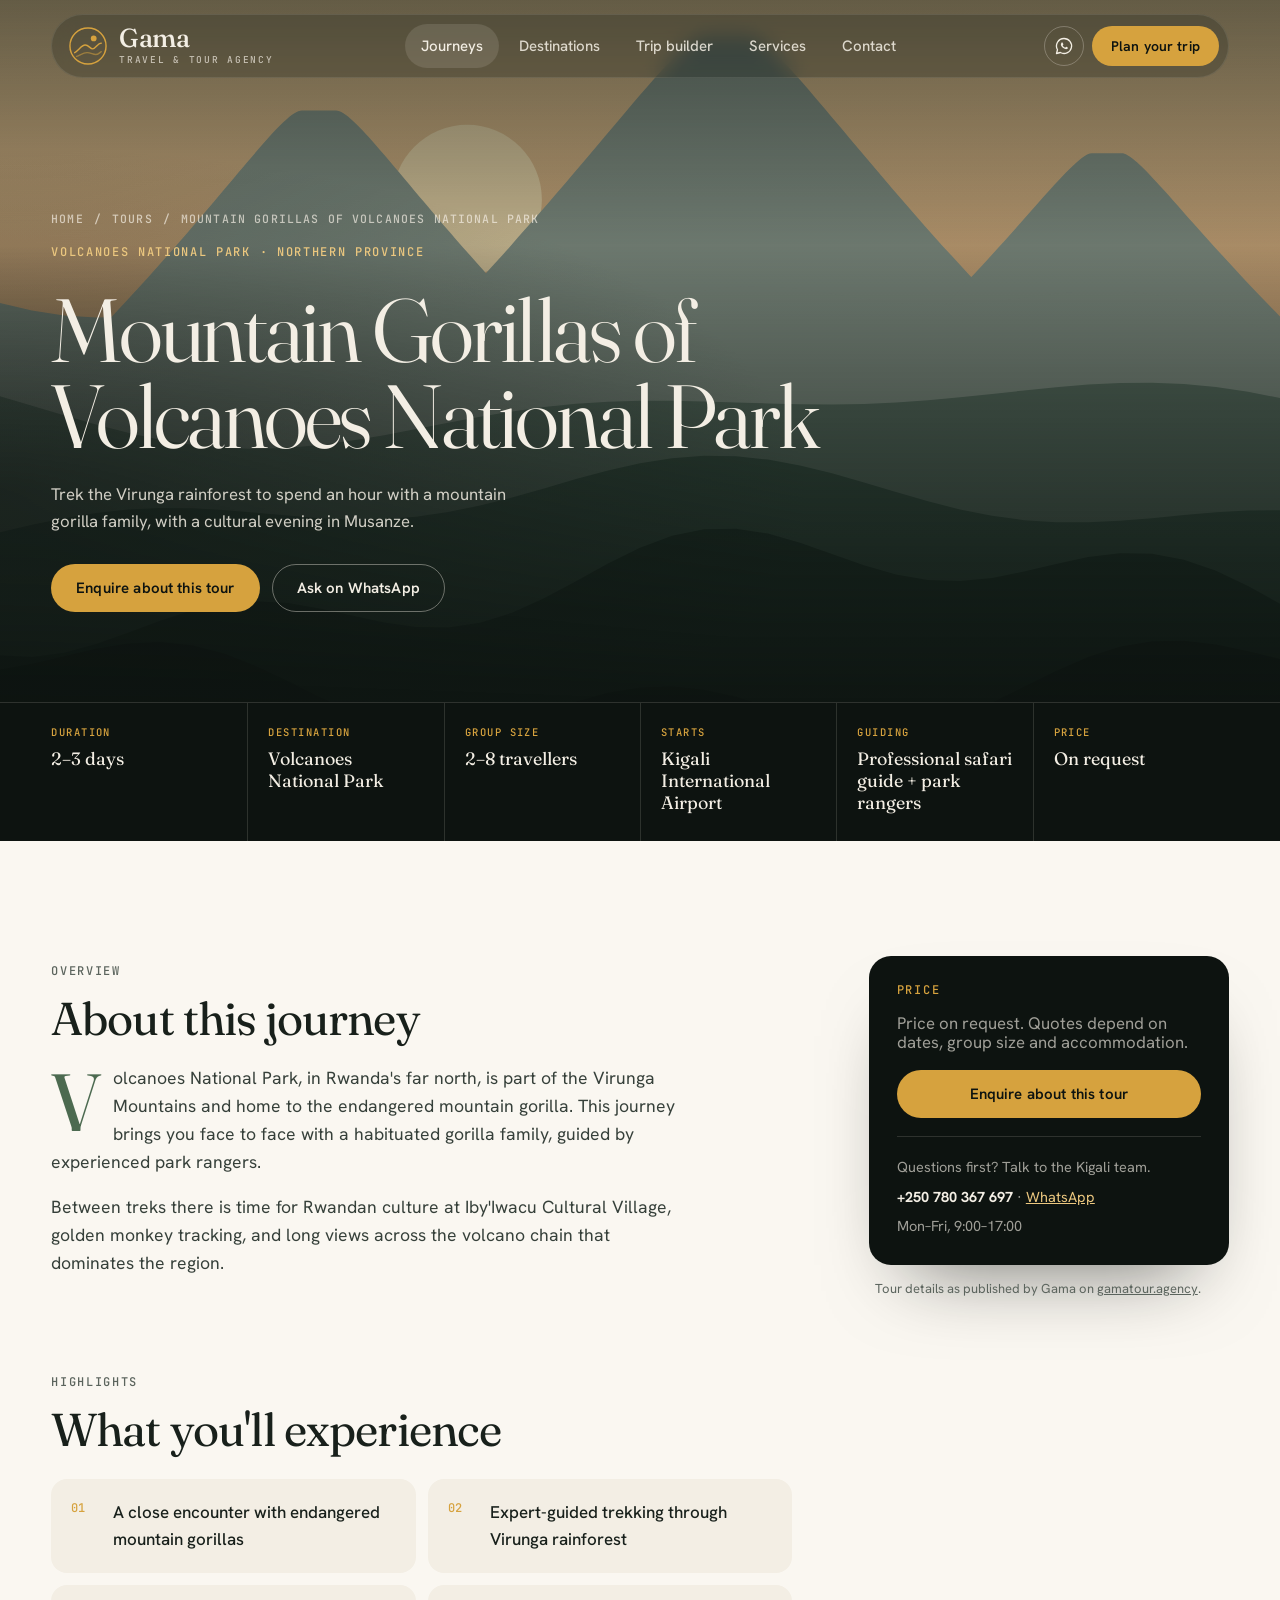
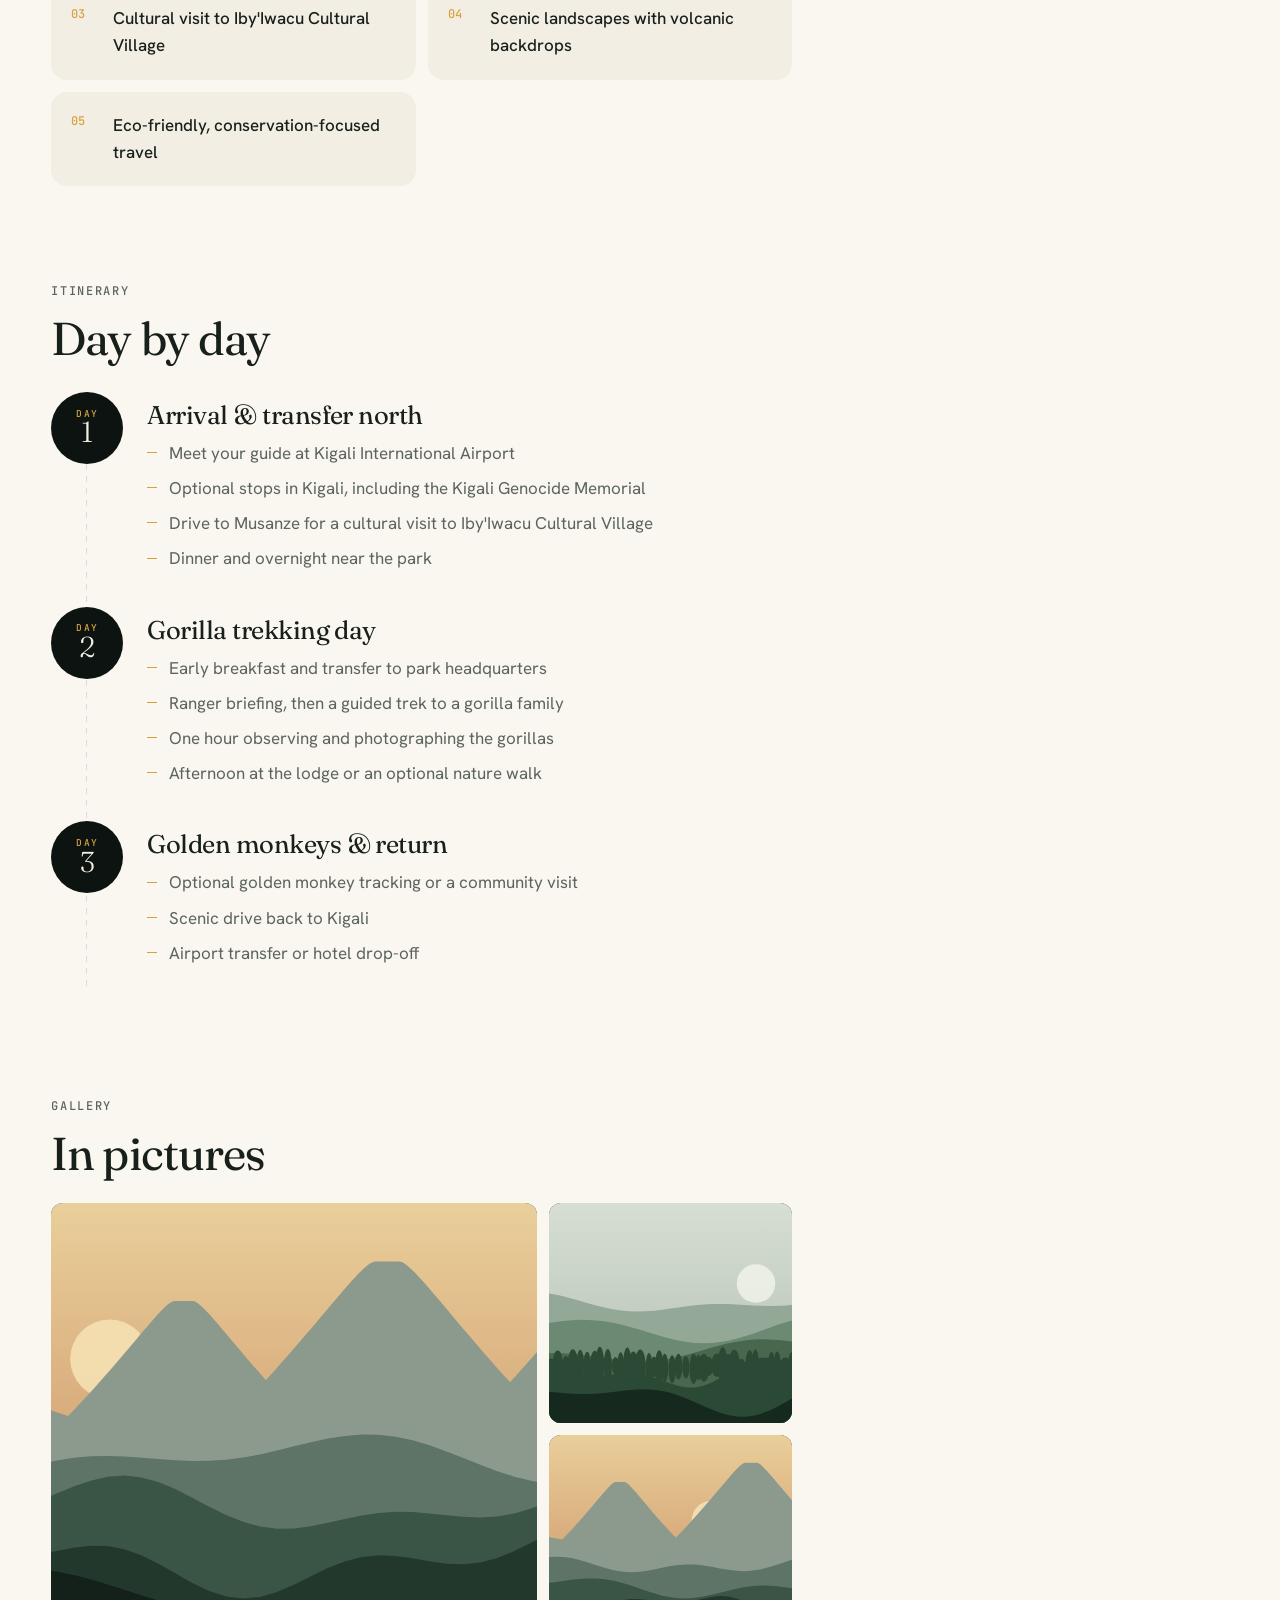
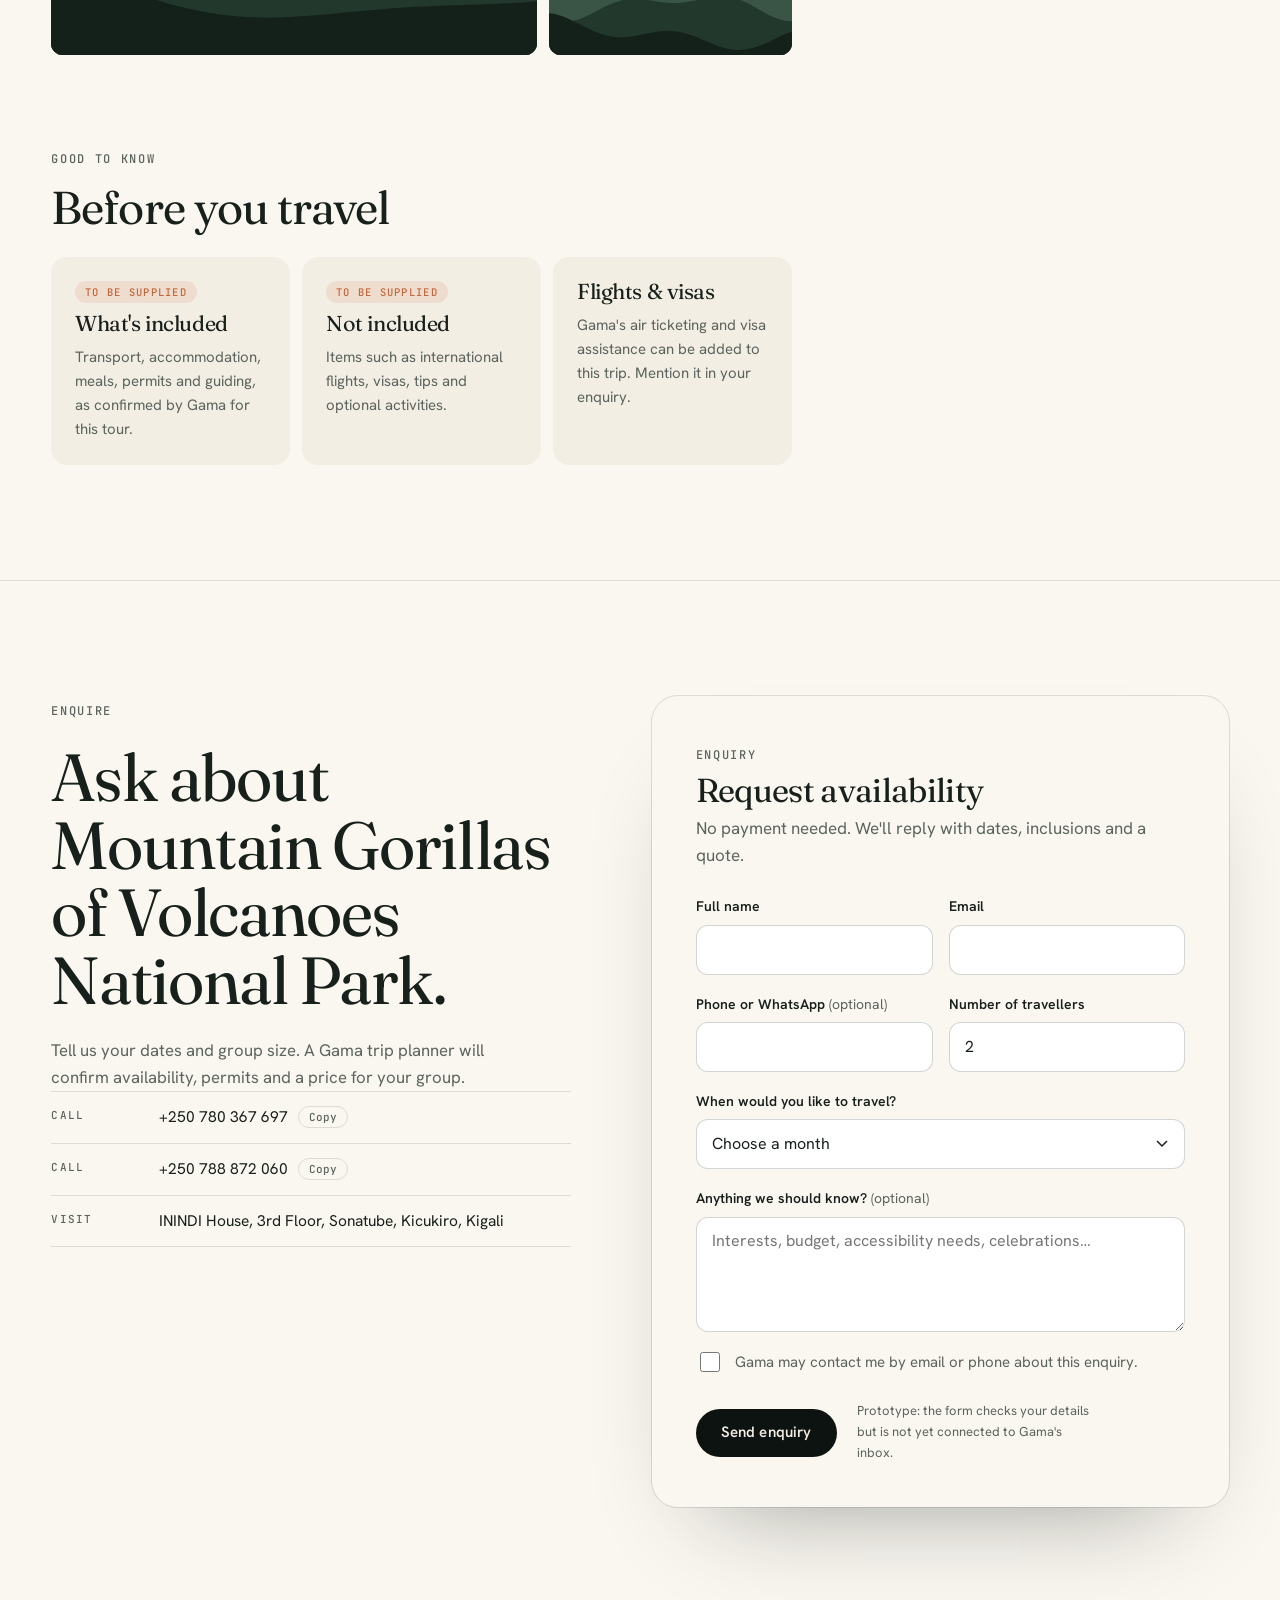
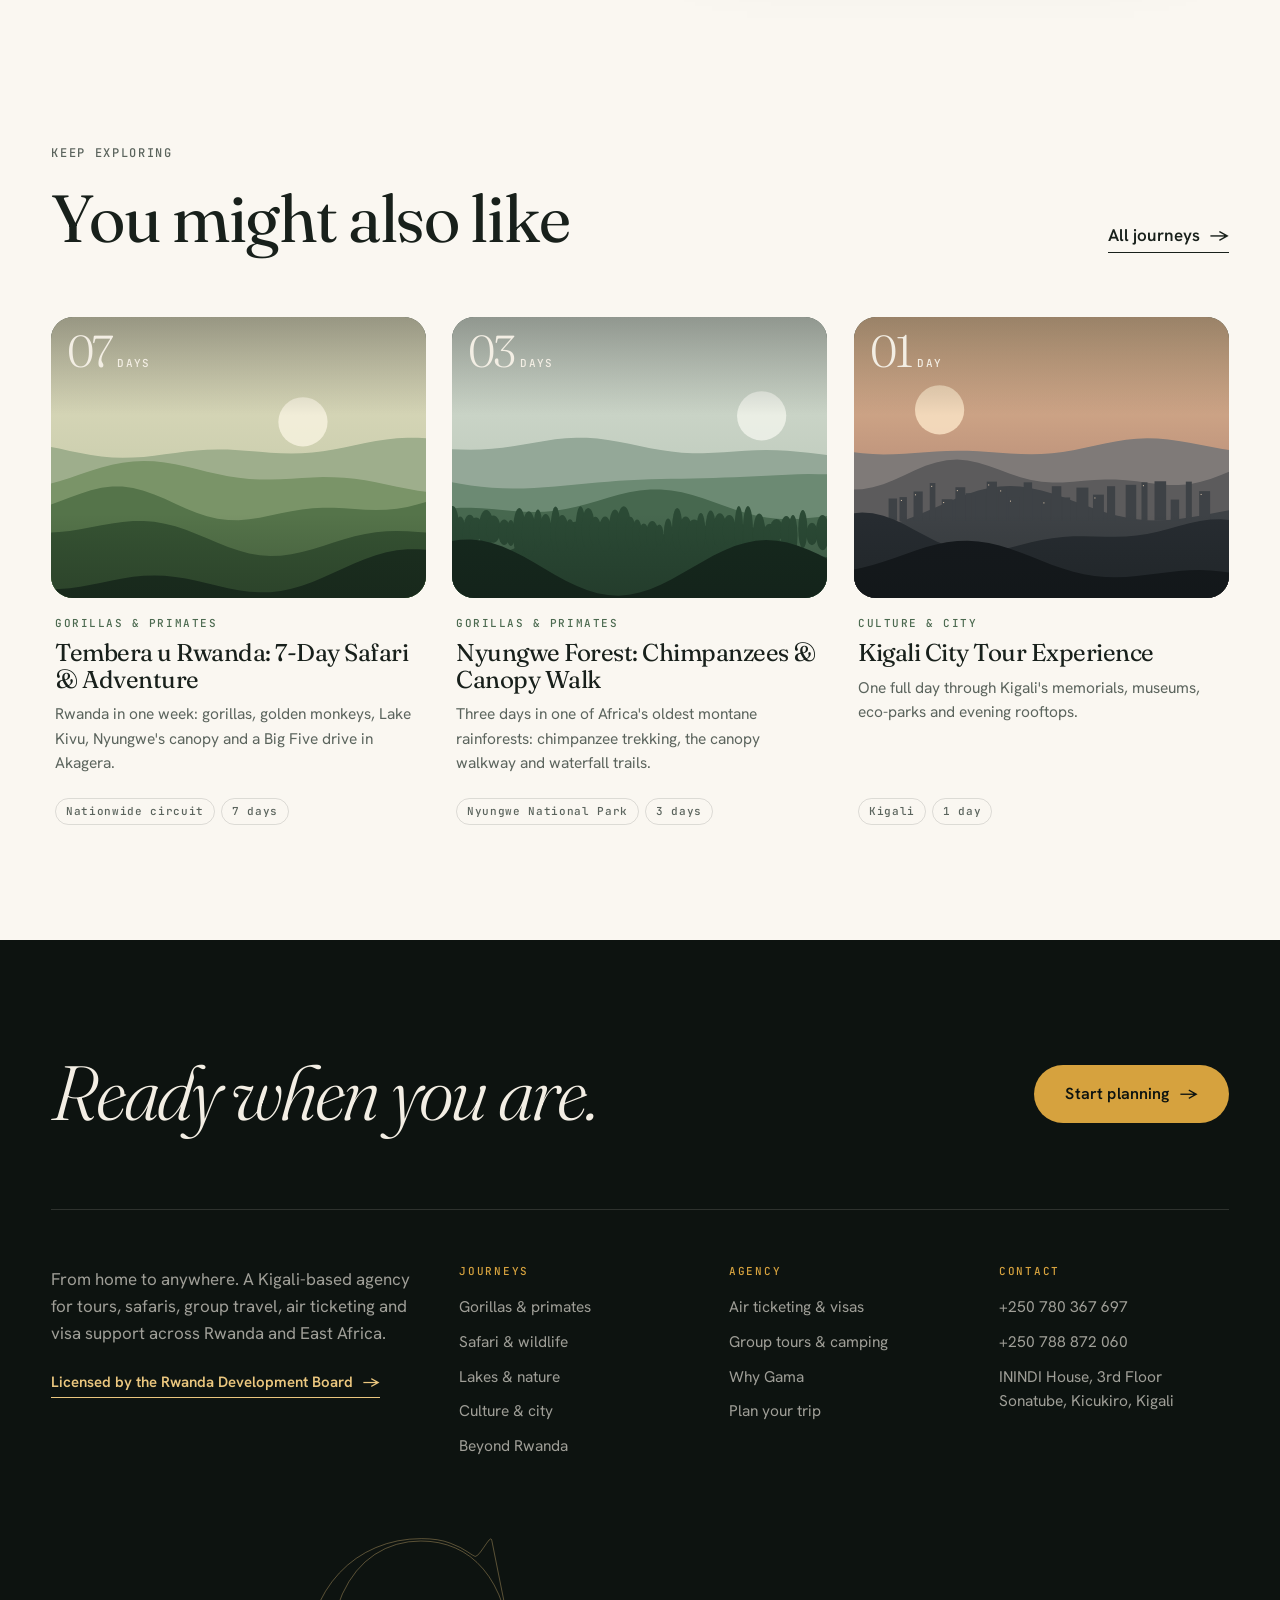
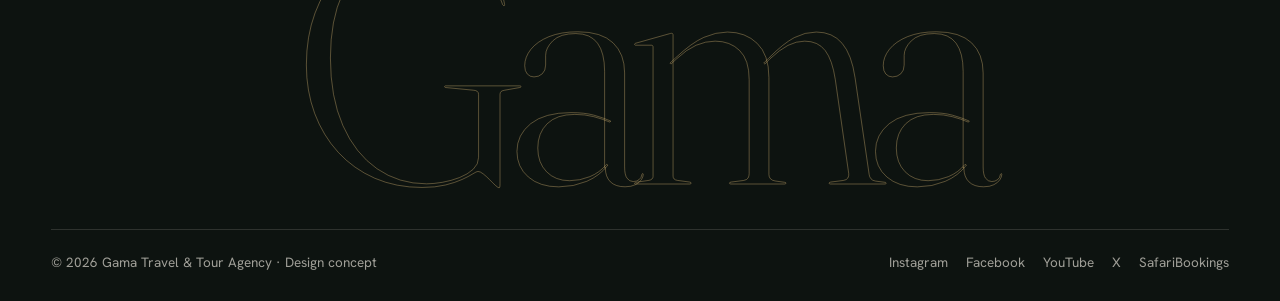
==== commit 21c7f8e2: "Redesign site v2: interactive map, trip builder, new identity - New visual identity: volcanic ink, b" ====
--- a/tour.html
+++ b/tour.html
@@ -9,51 +9,50 @@
 <meta property="og:title" content="Mountain Gorillas of Volcanoes National Park · Gama Travel & Tour Agency">
 <meta property="og:description" content="A 2–3 day gorilla trekking journey in Volcanoes National Park, Rwanda, with a cultural visit to Iby'Iwacu village and optional golden monkey tracking. Enquire with Gama Travel & Tour Agency.">
 <meta property="og:type" content="website">
-<meta name="theme-color" content="#14211B">
+<meta name="theme-color" content="#0D1310">
 <link rel="canonical" href="https://www.gamatour.agency/tour/">
 <link rel="preconnect" href="https://fonts.googleapis.com">
 <link rel="preconnect" href="https://fonts.gstatic.com" crossorigin>
-<link rel="stylesheet" href="https://fonts.googleapis.com/css2?family=Gloock&family=IBM+Plex+Mono:wght@400;500&family=Schibsted+Grotesk:ital,wght@0,400;0,500;0,600;1,400&display=swap">
+<link rel="stylesheet" href="https://fonts.googleapis.com/css2?family=Fraunces:ital,opsz,wght@0,9..144,300..700;1,9..144,300..700&family=Hanken+Grotesk:wght@400;500;600;700&family=JetBrains+Mono:wght@400;500&display=swap">
 <link rel="stylesheet" href="css/styles.css">
 </head>
 <body class="tour-page">
 <a class="skip-link" href="#main">Skip to content</a>
 <header class="site-header">
-  <div class="wrap">
-    <a class="brand" href="index.html" aria-label="Gama Travel &amp; Tour Agency, home">
-      <span class="brand__name">Gama</span>
-      <span class="brand__sub">Travel &amp; Tour Agency</span>
-    </a>
-    <nav class="nav" aria-label="Main">
-      <a href="index.html">Home</a>
-      <a href="tours.html" aria-current="page">Tours &amp; destinations</a>
-      <a href="index.html#services">Services</a>
-      <a href="index.html#why">Why Gama</a>
-      <a href="index.html#plan">Contact</a>
-    </nav>
-    <div class="header-cta">
-      <a class="header-phone" href="tel:+250780367697">+250 780 367 697</a>
-      <a class="btn btn--small" href="index.html#plan">Plan your trip</a>
-      <button class="menu-toggle" type="button" aria-expanded="false" aria-controls="mobile-menu"><span></span><span class="visually-hidden">Menu</span></button>
-    </div>
-  </div>
-</header>
+    <div class="site-header__bar">
+      <a class="brand" href="index.html" aria-label="Gama Travel &amp; Tour Agency, home">
+        <svg class="brand__mark" viewBox="0 0 40 40" aria-hidden="true"><circle cx="20" cy="20" r="19" fill="none" stroke="currentColor" stroke-width="1.5"/><path d="M6 27c4-2 7-8 11-8s5 4 8 4 5-6 9-6" fill="none" stroke="currentColor" stroke-width="1.5" stroke-linecap="round"/><path d="M8 31c4-1.5 7-4 11-4s6 2 9 2 4-2 6-3" fill="none" stroke="currentColor" stroke-width="1.5" stroke-linecap="round" opacity=".55"/><circle cx="26" cy="12" r="3" fill="currentColor"/></svg>
+        <span class="brand__text"><span class="brand__name">Gama</span><span class="brand__sub">Travel &amp; Tour Agency</span></span>
+      </a>
+      <nav class="nav" aria-label="Main">
+        <a href="tours.html" aria-current="page">Journeys</a>
+        <a href="index.html#map">Destinations</a>
+        <a href="index.html#builder">Trip builder</a>
+        <a href="index.html#services">Services</a>
+        <a href="index.html#plan">Contact</a>
+      </nav>
+      <div class="header-cta">
+        <a class="header-wa" href="https://wa.me/250780367697" target="_blank" rel="noopener" aria-label="WhatsApp Gama">
+          <svg viewBox="0 0 24 24" aria-hidden="true"><path d="M12 3a9 9 0 0 0-7.8 13.5L3 21l4.6-1.2A9 9 0 1 0 12 3Z" fill="none" stroke="currentColor" stroke-width="1.6" stroke-linejoin="round"/><path d="M8.8 8.3c.2-.4.5-.4.7-.4h.5c.2 0 .4 0 .5.4l.7 1.6c.1.2 0 .4-.1.6l-.5.6c-.1.1-.2.3 0 .5.4.7 1.4 1.8 2.6 2.3.2.1.4.1.5-.1l.6-.7c.2-.2.4-.2.6-.1l1.5.7c.3.1.4.3.3.5 0 .5-.3 1.3-1 1.5-.6.3-1.8.3-3.6-.6-2.1-1.1-3.4-3.3-3.6-3.8-.3-.6-.4-1.6.3-2.5Z" fill="currentColor"/></svg>
+        </a>
+        <a class="btn btn--gold btn--small" href="index.html#plan">Plan your trip</a>
+        <button class="menu-toggle" type="button" aria-expanded="false" aria-controls="mobile-menu"><span></span><span class="visually-hidden">Menu</span></button>
+      </div>
+    </div>
+  </header>
 <div class="mobile-menu" id="mobile-menu" hidden>
-  <div class="wrap">
     <nav aria-label="Mobile">
-      <a href="index.html">Home</a>
-      <a href="tours.html">Tours &amp; destinations</a>
-      <a href="index.html#services">Services</a>
-      <a href="index.html#why">Why Gama</a>
-      <a href="index.html#plan">Contact</a>
+      <a href="tours.html"><span>01</span>Journeys</a>
+      <a href="index.html#map"><span>02</span>Destinations</a>
+      <a href="index.html#builder"><span>03</span>Trip builder</a>
+      <a href="index.html#services"><span>04</span>Services</a>
+      <a href="index.html#plan"><span>05</span>Contact</a>
     </nav>
     <div class="mobile-menu__foot">
-      <a class="btn" href="index.html#plan">Plan your trip</a>
-      <p>Call or WhatsApp: +250 780 367 697 · +250 788 872 060</p>
-      <p>ININDI House, 3rd Floor, Sonatube, Kicukiro, Kigali</p>
+      <a class="btn btn--gold" href="index.html#plan">Plan your trip</a>
+      <p>Call or WhatsApp<br><a href="tel:+250780367697">+250 780 367 697</a> · <a href="tel:+250788872060">+250 788 872 060</a></p>
     </div>
   </div>
-</div>
 
 <main id="main">
   <section class="page-hero" aria-labelledby="tour-title">
@@ -177,58 +176,57 @@
   <a class="btn btn--small" href="#enquire" data-scroll="enquire">Enquire</a>
 </div>
 <footer class="site-footer">
-  <div class="wrap">
-    <div class="footer-top">
-      <div class="footer-brand">
-        <a class="brand" href="index.html" aria-label="Gama Travel &amp; Tour Agency, home">
-          <span class="brand__name">Gama</span>
-          <span class="brand__sub">Travel &amp; Tour Agency</span>
-        </a>
-        <p>From home to anywhere. A Kigali-based agency for tours, safaris, group travel, air ticketing and visa support across Rwanda and East Africa.</p>
-        <p><a class="link-arrow" href="https://tourismregulation.rw/en/entity/profile/2081/" target="_blank" rel="noopener">Licensed by the Rwanda Development Board</a></p>
-      </div>
-      <div class="footer-col">
-        <h2>Journeys</h2>
-        <ul>
-          <li><a href="tours.html#primates">Gorillas &amp; primates</a></li>
-          <li><a href="tours.html#wildlife">Safari &amp; wildlife</a></li>
-          <li><a href="tours.html#lakes">Lakes &amp; nature</a></li>
-          <li><a href="tours.html#culture">Culture &amp; city</a></li>
-          <li><a href="tours.html#crossborder">Beyond Rwanda</a></li>
-        </ul>
-      </div>
-      <div class="footer-col">
-        <h2>Agency</h2>
-        <ul>
-          <li><a href="index.html#services">Air ticketing &amp; visas</a></li>
-          <li><a href="index.html#services">Group tours &amp; camping</a></li>
-          <li><a href="index.html#why">Why Gama</a></li>
-          <li><a href="index.html#plan">Plan your trip</a></li>
-        </ul>
-      </div>
-      <div class="footer-col">
-        <h2>Contact</h2>
-        <ul>
-          <li>+250 780 367 697</li>
-          <li>+250 788 872 060</li>
-          <li>ININDI House, 3rd Floor<br>Sonatube, Kicukiro, Kigali</li>
-          <li>Mon–Fri, 9:00–17:00</li>
-        </ul>
-      </div>
-    </div>
-    <div class="footer-bottom">
-      <div class="socials">
-        <a href="https://www.instagram.com/gama_travel_tour_agency/" target="_blank" rel="noopener">Instagram</a>
-        <a href="https://www.facebook.com/61579463322255/" target="_blank" rel="noopener">Facebook</a>
-        <a href="https://www.youtube.com/@GamaTravelAndTourAgency" target="_blank" rel="noopener">YouTube</a>
-        <a href="https://x.com/gamatourtravel" target="_blank" rel="noopener">X</a>
-        <a href="https://www.safaribookings.com/p8043" target="_blank" rel="noopener">SafariBookings</a>
-      </div>
-      <span>© <span data-year>2026</span> Gama Travel &amp; Tour Agency</span>
-      <span class="concept-note">Redesign concept · not the live website</span>
-    </div>
-  </div>
-</footer>
+    <div class="wrap">
+      <div class="footer-cta">
+        <p>Ready when you are.</p>
+        <a class="btn btn--gold btn--lg" href="index.html#plan">Start planning <span class="btn__arrow" aria-hidden="true">→</span></a>
+      </div>
+      <div class="footer-top">
+        <div class="footer-brand">
+          <p>From home to anywhere. A Kigali-based agency for tours, safaris, group travel, air ticketing and visa support across Rwanda and East Africa.</p>
+          <p><a class="link-arrow" href="https://tourismregulation.rw/en/entity/profile/2081/" target="_blank" rel="noopener">Licensed by the Rwanda Development Board</a></p>
+        </div>
+        <div class="footer-col">
+          <h2>Journeys</h2>
+          <ul>
+            <li><a href="tours.html#primates">Gorillas &amp; primates</a></li>
+            <li><a href="tours.html#wildlife">Safari &amp; wildlife</a></li>
+            <li><a href="tours.html#lakes">Lakes &amp; nature</a></li>
+            <li><a href="tours.html#culture">Culture &amp; city</a></li>
+            <li><a href="tours.html#crossborder">Beyond Rwanda</a></li>
+          </ul>
+        </div>
+        <div class="footer-col">
+          <h2>Agency</h2>
+          <ul>
+            <li><a href="index.html#services">Air ticketing &amp; visas</a></li>
+            <li><a href="index.html#services">Group tours &amp; camping</a></li>
+            <li><a href="index.html#why">Why Gama</a></li>
+            <li><a href="index.html#plan">Plan your trip</a></li>
+          </ul>
+        </div>
+        <div class="footer-col">
+          <h2>Contact</h2>
+          <ul>
+            <li><a href="tel:+250780367697">+250 780 367 697</a></li>
+            <li><a href="tel:+250788872060">+250 788 872 060</a></li>
+            <li>ININDI House, 3rd Floor<br>Sonatube, Kicukiro, Kigali</li>
+          </ul>
+        </div>
+      </div>
+      <div class="footer-word" aria-hidden="true">Gama</div>
+      <div class="footer-bottom">
+        <p>© <span data-year>2026</span> Gama Travel &amp; Tour Agency · Design concept</p>
+        <p class="social">
+          <a href="https://www.instagram.com/gama_travel_tour_agency/" target="_blank" rel="noopener">Instagram</a>
+          <a href="https://www.facebook.com/61579463322255/" target="_blank" rel="noopener">Facebook</a>
+          <a href="https://www.youtube.com/@GamaTravelAndTourAgency" target="_blank" rel="noopener">YouTube</a>
+          <a href="https://x.com/gamatourtravel" target="_blank" rel="noopener">X</a>
+          <a href="https://www.safaribookings.com/p8043" target="_blank" rel="noopener">SafariBookings</a>
+        </p>
+      </div>
+    </div>
+  </footer>
 
 <script src="js/data.js"></script>
 <script src="js/scenes.js"></script>
--- a/css/styles.css
+++ b/css/styles.css
@@ -1,561 +1,718 @@
 /*
- * Gama Travel & Tour Agency: redesign prototype design system
+ * Gama Travel & Tour Agency: redesign concept, v2.
  *
- * Layout concept: an editorial travel journal. Full-bleed photography sits
- * against a pale "Virunga mist" page, with deep volcanic-green bands for
- * moments of atmosphere. Gama's gold is the single accent. A thin Imigongo
- * zig-zag (Rwanda's geometric cow-dung art) marks major section breaks.
+ * Direction: "a thousand hills, drawn as contour lines". Volcanic ink, warm bone paper and
+ * Gama gold. Big editorial serif (Fraunces) against a clean grotesk, with mono for labels.
+ * Topographic contour lines are the brand motif; no borrowed patterns.
  */
 
+/* ===================== Tokens ===================== */
 :root {
-  /* Color */
-  --mist: #F1F3EE;        /* page ground: green-tinted off-white */
-  --paper: #FAFBF8;       /* raised surfaces */
-  --ink: #14211B;         /* volcanic green-black: text and dark bands */
-  --forest: #1E3429;      /* secondary dark */
-  --stone: #56635B;       /* muted text (5.9:1 on mist) */
-  --line: #D5DAD1;        /* hairlines */
-  --gold: #C39B40;        /* Gama gold: fills, rules, text on dark */
-  --gold-ink: #85651C;    /* gold for text on light grounds (4.8:1) */
-  --clay: #9A472C;        /* Imigongo only */
-  --on-dark: #EEF0E8;
-  --on-dark-muted: #AEB9B0;
-  --danger: #A3321F;
-  --ok: #2F6B46;
-  --scrim: rgba(12, 20, 16, 0.62);
-
-  /* Type */
-  --font-display: "Gloock", "Iowan Old Style", "Palatino Linotype", Georgia, serif;
-  --font-body: "Schibsted Grotesk", "Helvetica Neue", Arial, sans-serif;
-  --font-mono: "IBM Plex Mono", ui-monospace, "SFMono-Regular", Menlo, monospace;
-
-  --t-hero: clamp(2.75rem, 1.6rem + 5.4vw, 6.25rem);
-  --t-h1: clamp(2.4rem, 1.6rem + 3.4vw, 4.5rem);
-  --t-h2: clamp(1.9rem, 1.4rem + 2.2vw, 3.25rem);
-  --t-h3: clamp(1.25rem, 1.1rem + 0.6vw, 1.6rem);
-  --t-lead: clamp(1.08rem, 1rem + 0.35vw, 1.3rem);
-  --t-body: 1.0625rem;
-  --t-small: 0.9rem;
-  --t-label: 0.74rem;
-
-  /* Space */
+  --ink: #0D1310;
+  --ink-2: #141D18;
+  --forest: #1C2D24;
+  --moss: #4C6A50;
+  --bone: #F3EEE4;
+  --paper: #FAF7F1;
+  --sand: #E7DDCA;
+  --gold: #D6A23E;
+  --gold-2: #EBC77F;
+  --ember: #C4673C;
+  --water: #6E9AA3;
+
+  --text: #18201B;
+  --muted: #5B645D;
+  --line: rgba(13, 19, 16, 0.12);
+  --on-dark: #F3EEE4;
+  --on-dark-muted: rgba(243, 238, 228, 0.64);
+  --line-dark: rgba(243, 238, 228, 0.14);
+
+  --serif: "Fraunces", "Iowan Old Style", Georgia, serif;
+  --sans: "Hanken Grotesk", system-ui, -apple-system, "Segoe UI", sans-serif;
+  --mono: "JetBrains Mono", ui-monospace, "SFMono-Regular", Menlo, monospace;
+
+  --t-hero: clamp(3.1rem, 8.6vw, 8.8rem);
+  --t-h2: clamp(2.3rem, 5.2vw, 4.6rem);
+  --t-h3: clamp(1.35rem, 2vw, 1.75rem);
+  --t-lead: clamp(1.05rem, 1.3vw, 1.22rem);
+
   --gutter: clamp(16px, 4vw, 56px);
-  --section: clamp(4.5rem, 3rem + 6vw, 9rem);
-  --radius: 3px;
-  --max: 1320px;
-  --header-h: 76px;
-  --shadow: 0 1px 2px rgba(20, 33, 27, 0.06), 0 12px 32px -12px rgba(20, 33, 27, 0.22);
-  --ease: cubic-bezier(0.2, 0.7, 0.2, 1);
-}
-
-@media (prefers-color-scheme: dark) {
-  :root:not([data-theme="light"]) {
-    --mist: #0F1713; --paper: #16211B; --ink: #E9ECE4; --forest: #0B120E; --stone: #A2AEA5;
-    --line: #2B3A32; --gold: #D2AE5A; --gold-ink: #D9B868; --on-dark: #EEF0E8; --on-dark-muted: #AEB9B0;
-    --danger: #F08A73; --ok: #7CC596; --scrim: rgba(5, 9, 7, 0.68); color-scheme: dark;
-  }
-}
-:root[data-theme="dark"] {
-  --mist: #0F1713; --paper: #16211B; --ink: #E9ECE4; --forest: #0B120E; --stone: #A2AEA5;
-  --line: #2B3A32; --gold: #D2AE5A; --gold-ink: #D9B868; --on-dark: #EEF0E8; --on-dark-muted: #AEB9B0;
-  --danger: #F08A73; --ok: #7CC596; --scrim: rgba(5, 9, 7, 0.68); color-scheme: dark;
-}
-
-/* Dark bands keep the same look in both themes */
-:root { --band: #14211B; --band-2: #1E3429; }
-@media (prefers-color-scheme: dark) { :root:not([data-theme="light"]) { --band: #0B120E; --band-2: #13201A; } }
-:root[data-theme="dark"] { --band: #0B120E; --band-2: #13201A; }
-
-/* ---------- Base ---------- */
+  --max: 1360px;
+  --radius: 22px;
+  --radius-sm: 12px;
+  --ease: cubic-bezier(0.2, 0.7, 0.1, 1);
+  --ease-out: cubic-bezier(0.16, 1, 0.3, 1);
+  color-scheme: light;
+}
+
+/* ===================== Base ===================== */
 *, *::before, *::after { box-sizing: border-box; }
-html { scroll-behavior: smooth; scroll-padding-top: calc(var(--header-h) + 16px); -webkit-text-size-adjust: 100%; }
-@media (prefers-reduced-motion: reduce) { html { scroll-behavior: auto; } *, *::before, *::after { transition-duration: 0.01ms !important; animation-duration: 0.01ms !important; } }
+html { -webkit-text-size-adjust: 100%; scroll-behavior: smooth; scroll-padding-top: 90px; }
+@media (prefers-reduced-motion: reduce) { html { scroll-behavior: auto; } *, *::before, *::after { animation-duration: 0.01ms !important; transition-duration: 0.01ms !important; } }
 body {
-  margin: 0; background: var(--mist); color: var(--ink);
-  font-family: var(--font-body); font-size: var(--t-body); line-height: 1.6;
-  -webkit-font-smoothing: antialiased; text-rendering: optimizeLegibility; overflow-x: hidden;
-}
-body::before { content: ""; position: fixed; inset: 0 0 auto; height: env(safe-area-inset-top, 0px); z-index: 60; background: var(--band); }
-body.menu-open { overflow: hidden; }
-img { max-width: 100%; display: block; }
-a { color: inherit; text-underline-offset: 0.2em; text-decoration-thickness: 1px; }
-h1, h2, h3, h4 { font-family: var(--font-display); font-weight: 400; line-height: 1.04; letter-spacing: -0.012em; margin: 0; text-wrap: balance; }
+  margin: 0; background: var(--paper); color: var(--text);
+  font: 400 17px/1.6 var(--sans); -webkit-font-smoothing: antialiased; text-rendering: optimizeLegibility;
+  overflow-x: hidden;
+}
+body.no-scroll, body.menu-open { overflow: hidden; }
+img, svg { display: block; max-width: 100%; }
+a { color: inherit; }
+button { font: inherit; color: inherit; }
+h1, h2, h3, h4 { margin: 0; font-family: var(--serif); font-weight: 400; letter-spacing: -0.02em; line-height: 1.02; font-optical-sizing: auto; }
+h2 { font-size: var(--t-h2); }
+h2 em, h1 em, .em { font-style: italic; font-weight: 300; color: var(--moss); }
+.on-dark h2 em, .on-dark h1 em { color: var(--gold-2); }
 p { margin: 0; }
-ul { margin: 0; padding: 0; }
-:focus-visible { outline: 2px solid var(--gold); outline-offset: 3px; border-radius: 2px; }
-.skip-link { position: absolute; left: 12px; top: -60px; z-index: 100; background: var(--gold); color: #14211B; padding: 10px 16px; font-weight: 600; }
-.skip-link:focus { top: calc(12px + env(safe-area-inset-top, 0px)); }
+::selection { background: var(--gold); color: var(--ink); }
+:focus-visible { outline: 2px solid var(--gold); outline-offset: 3px; border-radius: 4px; }
+
+.wrap { width: 100%; max-width: var(--max); margin: 0 auto; padding: 0 var(--gutter); }
 .visually-hidden { position: absolute !important; width: 1px; height: 1px; overflow: hidden; clip: rect(0 0 0 0); white-space: nowrap; }
-
-.wrap {
-  width: 100%; max-width: calc(var(--max) + 2 * var(--gutter)); margin-inline: auto;
-  padding-left: max(var(--gutter), env(safe-area-inset-left, 0px));
-  padding-right: max(var(--gutter), env(safe-area-inset-right, 0px));
-}
-.section { padding-block: var(--section); }
-.eyebrow { font-family: var(--font-mono); font-size: var(--t-label); letter-spacing: 0.14em; text-transform: uppercase; color: var(--gold-ink); font-weight: 500; }
-.on-dark .eyebrow, .eyebrow--light { color: var(--gold); }
-.lead { font-size: var(--t-lead); line-height: 1.55; color: var(--stone); max-width: 38em; }
-.muted { color: var(--stone); }
-.tbc { color: var(--stone); font-style: italic; }
-
-/* Imigongo divider */
-.imigongo {
-  height: 14px; width: 100%;
-  background-color: var(--band);
-  background-image: url("data:image/svg+xml,%3Csvg xmlns='http://www.w3.org/2000/svg' width='28' height='14' viewBox='0 0 28 14'%3E%3Cpath d='M0 14 L7 0 L14 14 Z' fill='%23F1F3EE'/%3E%3Cpath d='M14 14 L21 0 L28 14 Z' fill='%239A472C'/%3E%3Cpath d='M4 14 L7 8 L10 14 Z' fill='%2314211B'/%3E%3Cpath d='M18 14 L21 8 L24 14 Z' fill='%2314211B'/%3E%3C/svg%3E");
-  background-size: 28px 14px; background-repeat: repeat-x;
-}
-.imigongo--thin { height: 7px; background-size: 14px 7px; }
-
-/* ---------- Buttons & links ---------- */
+.skip-link { position: absolute; left: 12px; top: -60px; z-index: 200; background: var(--gold); color: var(--ink); padding: 10px 16px; border-radius: 99px; font-weight: 600; text-decoration: none; }
+.skip-link:focus { top: 12px; }
+.muted { color: var(--muted); }
+.on-dark { background: var(--ink); color: var(--on-dark); }
+.on-dark .muted, .on-dark .lead { color: var(--on-dark-muted); }
+
+.label, .eyebrow {
+  display: inline-flex; align-items: center; gap: 12px; margin: 0;
+  font: 500 12px/1 var(--mono); letter-spacing: 0.14em; text-transform: uppercase; color: var(--muted);
+}
+.label span { color: var(--gold); }
+.label span::after { content: ""; display: inline-block; width: 28px; height: 1px; background: currentColor; margin-left: 12px; vertical-align: middle; opacity: 0.7; }
+.on-dark .label, .on-dark .eyebrow, .eyebrow--light { color: var(--on-dark-muted); }
+.lead { font-size: var(--t-lead); color: var(--muted); max-width: 52ch; }
+
+.section-head { display: flex; justify-content: space-between; align-items: flex-end; gap: 32px 60px; flex-wrap: wrap; margin-bottom: clamp(36px, 5vw, 64px); }
+.section-head h2 { margin-top: 20px; max-width: 16ch; }
+.section-head .lead { flex: 0 1 420px; }
+.section-head__text h2 { max-width: 18ch; }
+
+/* ===================== Buttons & links ===================== */
 .btn {
-  --b-bg: var(--gold); --b-fg: #14211B; --b-bd: var(--gold);
-  display: inline-flex; align-items: center; justify-content: center; gap: 0.6em;
-  min-height: 50px; padding: 0 1.5em; border: 1px solid var(--b-bd); border-radius: var(--radius);
-  background: var(--b-bg); color: var(--b-fg); font: 600 0.95rem/1 var(--font-body); letter-spacing: 0.01em;
-  text-decoration: none; cursor: pointer; transition: background 0.25s var(--ease), color 0.25s var(--ease), border-color 0.25s, transform 0.25s var(--ease);
-}
-.btn:hover { --b-bg: #D7B25A; --b-bd: #D7B25A; }
-.btn:active { transform: translateY(1px); }
-.btn--ghost { --b-bg: transparent; --b-fg: #FFFFFF; --b-bd: rgba(255, 255, 255, 0.6); }
-.btn--ghost:hover { --b-bg: rgba(255, 255, 255, 0.12); --b-bd: #FFFFFF; }
-.btn--line { --b-bg: transparent; --b-fg: var(--ink); --b-bd: var(--ink); }
-.btn--line:hover { --b-bg: var(--ink); --b-fg: var(--mist); --b-bd: var(--ink); }
-.btn--small { min-height: 40px; padding: 0 1.1em; font-size: 0.88rem; }
+  --bg: var(--ink); --fg: var(--bone);
+  display: inline-flex; align-items: center; justify-content: center; gap: 10px;
+  min-height: 48px; padding: 0 24px; border-radius: 99px; border: 1px solid transparent;
+  background: var(--bg); color: var(--fg); font: 600 15px/1 var(--sans); letter-spacing: 0.01em;
+  text-decoration: none; cursor: pointer; white-space: nowrap; position: relative; overflow: hidden; isolation: isolate;
+  transition: transform 0.35s var(--ease-out), background 0.3s, color 0.3s, box-shadow 0.3s;
+}
+.btn::before { content: ""; position: absolute; inset: 0; z-index: -1; background: var(--gold-2); transform: translateY(101%); transition: transform 0.45s var(--ease-out); border-radius: inherit; }
+.btn:hover::before { transform: none; }
+.btn:hover { color: var(--ink); }
+.btn:active { transform: scale(0.97); }
+.btn__arrow { transition: transform 0.35s var(--ease-out); }
+.btn:hover .btn__arrow { transform: translateX(4px); }
+.btn--gold { --bg: var(--gold); --fg: var(--ink); }
+.btn--gold::before { background: var(--bone); }
+.btn--glass { --bg: rgba(243, 238, 228, 0.1); --fg: var(--bone); border-color: rgba(243, 238, 228, 0.32); backdrop-filter: blur(10px); -webkit-backdrop-filter: blur(10px); }
+.btn--glass::before { background: var(--bone); }
+.btn--ghost { --bg: transparent; --fg: currentColor; border-color: currentColor; }
+.btn--line { --bg: transparent; --fg: var(--ink); border-color: var(--line); }
+.btn--small { min-height: 40px; padding: 0 18px; font-size: 14px; }
+.btn--lg { min-height: 58px; padding: 0 30px; font-size: 16px; }
 .btn--block { width: 100%; }
-.btn svg { width: 18px; height: 18px; flex: none; }
-
-.link-arrow {
-  display: inline-flex; align-items: center; gap: 0.5em; font-weight: 600; text-decoration: none;
-  border-bottom: 1px solid currentColor; padding-bottom: 2px;
-}
-.link-arrow::after { content: "→"; transition: transform 0.25s var(--ease); }
+
+.link-arrow { display: inline-flex; align-items: center; gap: 10px; font-weight: 600; text-decoration: none; border-bottom: 1px solid currentColor; padding-bottom: 3px; }
+.link-arrow::after { content: "→"; transition: transform 0.3s var(--ease-out); }
 .link-arrow:hover::after { transform: translateX(4px); }
-.link-quiet { color: var(--stone); text-decoration: underline; font-size: var(--t-small); }
-.link-quiet:hover { color: var(--ink); }
-
-/* ---------- Header ---------- */
-.site-header {
-  position: fixed; top: env(safe-area-inset-top, 0px); left: 0; right: 0; z-index: 50;
-  color: #FFFFFF; transition: background 0.35s var(--ease), color 0.35s, box-shadow 0.35s;
-}
-.site-header::before { content: ""; position: absolute; inset: 0; background: linear-gradient(rgba(10, 16, 13, 0.55), rgba(10, 16, 13, 0)); pointer-events: none; transition: opacity 0.35s; }
-.site-header.is-solid { background: var(--band); box-shadow: 0 1px 0 rgba(255, 255, 255, 0.06); }
-.site-header.is-solid::before { opacity: 0; }
-.site-header .wrap { position: relative; display: flex; align-items: center; justify-content: space-between; gap: 24px; height: var(--header-h); }
-.brand { display: inline-flex; flex-direction: column; text-decoration: none; line-height: 1; gap: 5px; }
-.brand__name { font-family: var(--font-display); font-size: 1.85rem; letter-spacing: 0.01em; color: var(--gold); }
-.brand__sub { font-family: var(--font-mono); font-size: 0.6rem; letter-spacing: 0.24em; text-transform: uppercase; color: #E6E9E1; }
-.nav { display: flex; align-items: center; gap: clamp(18px, 2.4vw, 36px); }
-.nav a { text-decoration: none; font-size: 0.95rem; font-weight: 500; padding-block: 6px; border-bottom: 1px solid transparent; transition: border-color 0.2s; }
-.nav a:hover, .nav a[aria-current="page"] { border-color: var(--gold); }
-.header-cta { display: flex; align-items: center; gap: 14px; }
-.header-phone { font-family: var(--font-mono); font-size: 0.8rem; color: #DCE1D9; text-decoration: none; }
-.menu-toggle { display: none; background: none; border: 1px solid rgba(255, 255, 255, 0.4); color: inherit; border-radius: var(--radius); width: 46px; height: 46px; cursor: pointer; align-items: center; justify-content: center; }
-.menu-toggle span { display: block; width: 20px; height: 1.5px; background: currentColor; position: relative; transition: transform 0.3s var(--ease), background 0.2s; }
-.menu-toggle span::before, .menu-toggle span::after { content: ""; position: absolute; left: 0; width: 20px; height: 1.5px; background: currentColor; transition: transform 0.3s var(--ease); }
-.menu-toggle span::before { top: -6px; } .menu-toggle span::after { top: 6px; }
-.menu-toggle[aria-expanded="true"] span { background: transparent; }
-.menu-toggle[aria-expanded="true"] span::before { transform: translateY(6px) rotate(45deg); }
-.menu-toggle[aria-expanded="true"] span::after { transform: translateY(-6px) rotate(-45deg); }
-
-.mobile-menu {
-  position: fixed; inset: calc(var(--header-h) + env(safe-area-inset-top, 0px)) 0 0; z-index: 49; background: var(--band); color: var(--on-dark);
-  padding-block: 28px calc(28px + env(safe-area-inset-bottom, 0px)); overflow-y: auto; animation: menuIn 0.35s var(--ease);
-}
-@keyframes menuIn { from { opacity: 0; transform: translateY(-8px); } }
-.mobile-menu nav { display: grid; }
-.mobile-menu nav a { font-family: var(--font-display); font-size: 2.1rem; text-decoration: none; padding-block: 12px; border-bottom: 1px solid rgba(255, 255, 255, 0.1); }
-.mobile-menu__foot { display: grid; gap: 14px; margin-top: 28px; color: var(--on-dark-muted); font-size: var(--t-small); }
-.mobile-menu__foot .btn { width: 100%; }
-
-@media (max-width: 960px) {
-  .nav, .header-phone { display: none; }
-  .menu-toggle { display: inline-flex; }
-  .header-cta .btn { display: none; }
-}
-
-/* ---------- Media (photo + illustrated fallback) ---------- */
-.media { position: relative; margin: 0; overflow: hidden; background: var(--band-2); isolation: isolate; }
+.link-quiet { color: var(--muted); font-size: 0.95rem; }
+.round-btn { width: 52px; height: 52px; border-radius: 50%; border: 1px solid var(--line); background: transparent; cursor: pointer; font-size: 18px; transition: background 0.3s, color 0.3s, transform 0.3s var(--ease-out); }
+.round-btn:hover { background: var(--ink); color: var(--bone); }
+.round-btn:active { transform: scale(0.94); }
+
+/* ===================== Intro curtain (pure CSS; skipped on repeat visits via .no-intro) ===================== */
+:root { --intro: 1.15s; }
+.no-intro { --intro: 0s; }
+.intro-curtain { position: fixed; inset: 0; z-index: 300; background: var(--ink); color: var(--bone); display: grid; place-items: center; pointer-events: none; clip-path: inset(0 0 0 0); animation: curtainUp 0.95s var(--intro) var(--ease-out) forwards; }
+.no-intro .intro-curtain { display: none; }
+.intro-curtain__inner { text-align: center; overflow: hidden; padding: 0 16px; }
+.intro-curtain__word { display: block; font: 300 italic clamp(2.6rem, 8vw, 6.5rem)/1.05 var(--serif); animation: curtainWord 1s var(--ease-out) both; }
+.intro-curtain__sub { display: block; margin-top: 18px; font: 500 12px/1 var(--mono); letter-spacing: 0.3em; text-transform: uppercase; color: var(--gold); animation: curtainWord 1s 0.12s var(--ease-out) both; }
+@keyframes curtainWord { from { transform: translateY(110%); opacity: 0; } to { transform: none; opacity: 1; } }
+@keyframes curtainUp { to { clip-path: inset(0 0 100% 0); visibility: hidden; } }
+
+/* ===================== Header ===================== */
+.site-header { position: fixed; inset: 0 0 auto; z-index: 100; padding: 14px var(--gutter); transition: transform 0.5s var(--ease-out); pointer-events: none; }
+.site-header.is-hidden { transform: translateY(-120%); }
+.site-header__bar, .site-header > .wrap {
+  pointer-events: auto; max-width: var(--max); margin: 0 auto; display: flex; align-items: center; justify-content: space-between; gap: 24px;
+  padding: 10px 10px 10px 18px; border-radius: 99px; color: var(--bone);
+  background: rgba(13, 19, 16, 0.22); backdrop-filter: blur(10px); -webkit-backdrop-filter: blur(10px); box-shadow: inset 0 0 0 1px rgba(243, 238, 228, 0.1);
+  transition: background 0.4s, box-shadow 0.4s, color 0.4s, backdrop-filter 0.4s;
+}
+.site-header.is-solid .site-header__bar, .site-header.is-solid > .wrap {
+  background: rgba(13, 19, 16, 0.78); backdrop-filter: blur(16px) saturate(1.4); -webkit-backdrop-filter: blur(16px) saturate(1.4);
+  box-shadow: 0 10px 40px -12px rgba(0, 0, 0, 0.45), inset 0 0 0 1px rgba(243, 238, 228, 0.08);
+}
+.brand { display: inline-flex; align-items: center; gap: 12px; text-decoration: none; color: inherit; }
+.brand__mark { width: 38px; height: 38px; color: var(--gold); flex: none; }
+.brand__text { display: flex; flex-direction: column; line-height: 1; }
+.brand__name { font: 500 26px/0.9 var(--serif); letter-spacing: -0.02em; }
+.brand__sub { font: 500 9.5px/1 var(--mono); letter-spacing: 0.18em; text-transform: uppercase; opacity: 0.7; margin-top: 5px; }
+.nav { display: flex; gap: 4px; }
+.nav a { padding: 10px 16px; border-radius: 99px; text-decoration: none; font-size: 15px; font-weight: 500; opacity: 0.86; transition: background 0.25s, opacity 0.25s; }
+.nav a:hover, .nav a[aria-current="page"] { background: rgba(243, 238, 228, 0.12); opacity: 1; }
+.header-cta { display: flex; align-items: center; gap: 8px; }
+.header-wa, .header-phone { width: 40px; height: 40px; border-radius: 50%; display: grid; place-items: center; border: 1px solid rgba(243, 238, 228, 0.28); transition: background 0.25s; }
+.header-wa svg { width: 20px; height: 20px; }
+.header-wa:hover { background: rgba(243, 238, 228, 0.14); }
+.header-phone { display: none; }
+.menu-toggle { display: none; width: 44px; height: 44px; border-radius: 50%; border: 1px solid rgba(243, 238, 228, 0.28); background: transparent; cursor: pointer; position: relative; }
+.menu-toggle span:first-child, .menu-toggle span:first-child::before { position: absolute; left: 13px; right: 13px; height: 1.5px; background: currentColor; transition: transform 0.35s var(--ease-out); }
+.menu-toggle span:first-child { top: 18px; }
+.menu-toggle span:first-child::before { content: ""; left: 0; right: 0; top: 7px; }
+.menu-toggle[aria-expanded="true"] span:first-child { transform: translateY(3.5px) rotate(45deg); }
+.menu-toggle[aria-expanded="true"] span:first-child::before { transform: translateY(-7px) rotate(-90deg); }
+
+.mobile-menu { position: fixed; inset: 0; z-index: 90; background: var(--ink); color: var(--bone); padding: 110px var(--gutter) 40px; display: flex; flex-direction: column; justify-content: space-between; overflow-y: auto; }
+.mobile-menu[hidden] { display: none; }
+.mobile-menu nav { display: flex; flex-direction: column; }
+.mobile-menu nav a { display: flex; align-items: baseline; gap: 16px; padding: 12px 0; border-bottom: 1px solid var(--line-dark); text-decoration: none; font: 400 clamp(2rem, 9vw, 3rem)/1.1 var(--serif); animation: menuIn 0.6s var(--ease-out) both; }
+.mobile-menu nav a:nth-child(2) { animation-delay: 0.05s; } .mobile-menu nav a:nth-child(3) { animation-delay: 0.1s; } .mobile-menu nav a:nth-child(4) { animation-delay: 0.15s; } .mobile-menu nav a:nth-child(5) { animation-delay: 0.2s; }
+.mobile-menu nav a span { font: 500 12px/1 var(--mono); color: var(--gold); }
+@keyframes menuIn { from { opacity: 0; transform: translateY(18px); } }
+.mobile-menu__foot { margin-top: 32px; display: grid; gap: 18px; color: var(--on-dark-muted); }
+.mobile-menu__foot .btn { justify-self: start; }
+.mobile-menu .wrap { padding: 0; }
+
+/* ===================== Media (photo over illustrated fallback) ===================== */
+.media { position: relative; margin: 0; overflow: hidden; background: var(--forest); isolation: isolate; }
 .media .scene { position: absolute; inset: 0; width: 100%; height: 100%; display: block; }
-.media img { position: absolute; inset: 0; width: 100%; height: 100%; object-fit: cover; opacity: 0; transition: opacity 0.7s var(--ease), transform 1.2s var(--ease); }
+.media img { position: absolute; inset: 0; width: 100%; height: 100%; object-fit: cover; opacity: 0; transition: opacity 0.8s var(--ease), transform 1.4s var(--ease-out); }
 .media.is-loaded img { opacity: 1; }
-.media:not(.is-loaded):not(.is-fallback)::after {
-  content: ""; position: absolute; inset: 0; z-index: 1;
-  background: linear-gradient(100deg, transparent 30%, rgba(255, 255, 255, 0.14) 50%, transparent 70%);
-  background-size: 220% 100%; animation: shimmer 1.6s linear infinite;
-}
+.media:not(.is-loaded):not(.is-fallback)::after { content: ""; position: absolute; inset: 0; z-index: 1; background: linear-gradient(100deg, transparent 30%, rgba(255, 255, 255, 0.12) 50%, transparent 70%); background-size: 220% 100%; animation: shimmer 1.6s linear infinite; }
 @keyframes shimmer { from { background-position: 120% 0; } to { background-position: -120% 0; } }
 
-/* ---------- Hero ---------- */
-.hero { position: relative; color: #FFFFFF; min-height: clamp(600px, 88vh, 880px); display: flex; flex-direction: column; justify-content: flex-end; }
-.hero > .media { position: absolute; inset: 0; z-index: -1; }
-.hero::before { content: ""; position: absolute; inset: 0; z-index: 0; pointer-events: none; background: linear-gradient(180deg, rgba(10, 16, 13, 0) 30%, rgba(10, 16, 13, 0.72) 100%), linear-gradient(90deg, rgba(10, 16, 13, 0.45) 0%, rgba(10, 16, 13, 0) 60%); }
-.hero { isolation: isolate; }
-.hero__inner { position: relative; z-index: 1; padding-block: calc(var(--header-h) + 64px) 56px; display: grid; gap: 28px; }
-.hero__kicker { display: flex; align-items: center; gap: 14px; }
-.hero__kicker::before { content: ""; width: 44px; height: 1px; background: var(--gold); }
-.hero h1 { font-size: var(--t-hero); max-width: 11.5em; line-height: 0.98; }
-.hero h1 em { font-style: italic; color: var(--gold); }
-.hero__text { font-size: var(--t-lead); max-width: 34em; color: #E3E8E0; line-height: 1.55; }
+/* ===================== Hero ===================== */
+.hero { position: relative; min-height: 100svh; display: flex; flex-direction: column; justify-content: flex-end; color: var(--bone); background: var(--ink); overflow: hidden; isolation: isolate; padding: 140px 0 clamp(36px, 6vh, 72px); }
+.hero__media { position: absolute; inset: -4% 0 0; z-index: -2; will-change: transform; }
+.hero__media .media { position: absolute; inset: 0; background: var(--ink); }
+.hero__media .media img { animation: kenburns 22s ease-out both; }
+@keyframes kenburns { from { transform: scale(1.14); } to { transform: scale(1.02); } }
+.hero::before { content: ""; position: absolute; inset: 0; z-index: -1; background:
+  linear-gradient(180deg, rgba(13, 19, 16, 0.55) 0%, rgba(13, 19, 16, 0) 28%, rgba(13, 19, 16, 0.25) 55%, rgba(13, 19, 16, 0.92) 100%),
+  radial-gradient(120% 80% at 0% 100%, rgba(13, 19, 16, 0.7), transparent 60%); }
+.hero__contours { position: absolute; inset: 0; width: 100%; height: 100%; z-index: -1; color: var(--gold-2); opacity: 0.16; pointer-events: none; mix-blend-mode: screen; }
+.hero__inner { width: 100%; max-width: var(--max); margin: 0 auto; padding: 0 var(--gutter); }
+.hero__kicker { display: inline-flex; align-items: center; gap: 10px; padding: 8px 14px; border-radius: 99px; background: rgba(13, 19, 16, 0.35); border: 1px solid rgba(243, 238, 228, 0.2); backdrop-filter: blur(8px); -webkit-backdrop-filter: blur(8px); font: 500 12px/1 var(--mono); letter-spacing: 0.08em; text-transform: uppercase; }
+.hero__kicker .dot { width: 7px; height: 7px; border-radius: 50%; background: #6BD38A; box-shadow: 0 0 0 0 rgba(107, 211, 138, 0.6); animation: ping 2.2s infinite; }
+@keyframes ping { 70% { box-shadow: 0 0 0 9px rgba(107, 211, 138, 0); } 100% { box-shadow: 0 0 0 0 rgba(107, 211, 138, 0); } }
+.hero__title { margin: 26px 0 0; font-size: var(--t-hero); font-weight: 350; line-height: 0.94; letter-spacing: -0.035em; }
+.hero__title .line { display: block; overflow: hidden; padding-bottom: 0.06em; }
+.hero__title .line > span { display: inline-block; animation: lineUp 1.2s calc(var(--intro) + 0.35s) var(--ease-out) both; }
+.hero__title .line:nth-child(2) > span { animation-delay: calc(var(--intro) + 0.43s); }
+.hero__title .line:nth-child(3) > span { animation-delay: calc(var(--intro) + 0.51s); }
+@keyframes lineUp { from { transform: translateY(105%); } }
+.hero__title em { color: var(--gold-2); font-weight: 300; }
+.hero__row { display: flex; justify-content: space-between; align-items: flex-end; gap: 28px 48px; flex-wrap: wrap; margin-top: clamp(28px, 4vh, 44px); }
+.hero__text { max-width: 46ch; font-size: var(--t-lead); color: rgba(243, 238, 228, 0.84); }
 .hero__actions { display: flex; flex-wrap: wrap; gap: 12px; }
-.hero__caption { position: absolute; z-index: 1; right: max(var(--gutter), env(safe-area-inset-right, 0px)); bottom: 22px; font-family: var(--font-mono); font-size: 0.7rem; letter-spacing: 0.1em; text-transform: uppercase; color: rgba(255, 255, 255, 0.75); text-align: right; }
-
-/* Trip finder */
-.finder-wrap { position: relative; z-index: 2; margin-top: -1px; background: var(--band); }
-.finder { display: grid; grid-template-columns: auto 1fr 1fr auto; align-items: end; gap: 0 28px; padding-block: 26px; color: var(--on-dark); }
-.finder__title { font-family: var(--font-display); font-size: 1.5rem; line-height: 1.1; align-self: center; max-width: 9em; }
-.finder label { display: block; font-family: var(--font-mono); font-size: var(--t-label); letter-spacing: 0.12em; text-transform: uppercase; color: var(--on-dark-muted); margin-bottom: 8px; }
-.finder select { width: 100%; }
-.select-dark {
-  appearance: none; background: transparent; color: var(--on-dark); border: 0; border-bottom: 1px solid rgba(255, 255, 255, 0.3);
-  font: 500 1.08rem var(--font-body); padding: 10px 28px 10px 0; border-radius: 0; cursor: pointer;
-  background-image: url("data:image/svg+xml,%3Csvg xmlns='http://www.w3.org/2000/svg' width='12' height='8' viewBox='0 0 12 8'%3E%3Cpath d='M1 1l5 5 5-5' stroke='%23C39B40' stroke-width='1.6' fill='none'/%3E%3C/svg%3E");
-  background-repeat: no-repeat; background-position: right 4px center;
-}
-.select-dark option { color: #14211B; background: #FFFFFF; }
-.finder .finder__foot { grid-column: 1 / -1; margin-top: 14px; font-size: var(--t-small); color: var(--on-dark-muted); }
-.finder .finder__foot a { color: var(--gold); }
-@media (max-width: 900px) {
-  .finder { grid-template-columns: 1fr 1fr; gap: 20px; }
-  .finder__title { grid-column: 1 / -1; max-width: none; }
-  .finder .btn { grid-column: 1 / -1; }
-  .finder .finder__foot { margin-top: 0; }
-}
-@media (max-width: 520px) { .finder { grid-template-columns: 1fr; } }
-
-/* ---------- Intro / about ---------- */
-.intro { display: grid; grid-template-columns: minmax(0, 1.25fr) minmax(0, 1fr); gap: clamp(32px, 6vw, 110px); align-items: start; }
-.intro__statement { font-family: var(--font-display); font-size: var(--t-h2); line-height: 1.12; }
-.intro__statement span { color: var(--gold-ink); }
-.intro__body { display: grid; gap: 22px; padding-top: 10px; }
-.intro__body p { color: var(--stone); }
-.ledger { border-top: 1px solid var(--line); display: grid; margin-top: 6px; }
-.ledger div { display: grid; grid-template-columns: 8.5em 1fr; gap: 16px; padding-block: 14px; border-bottom: 1px solid var(--line); font-size: var(--t-small); }
-.ledger dt { font-family: var(--font-mono); font-size: var(--t-label); letter-spacing: 0.12em; text-transform: uppercase; color: var(--stone); padding-top: 3px; }
-.ledger dd { margin: 0; }
-.ledger a { color: var(--ink); }
-@media (max-width: 860px) { .intro { grid-template-columns: 1fr; } }
-@media (max-width: 420px) { .ledger div { grid-template-columns: 1fr; gap: 4px; } }
-
-/* ---------- Section heads ---------- */
-.section-head { display: flex; align-items: end; justify-content: space-between; gap: 24px 48px; flex-wrap: wrap; margin-bottom: clamp(32px, 4vw, 56px); }
-.section-head__text { display: grid; gap: 16px; max-width: 46rem; }
-.section-head h2 { font-size: var(--t-h2); }
-
-/* ---------- Destinations index (dark) ---------- */
-.on-dark { background: var(--band); color: var(--on-dark); }
-.on-dark .lead, .on-dark .muted { color: var(--on-dark-muted); }
-.destinations { display: grid; grid-template-columns: minmax(0, 1fr) minmax(0, 1fr); gap: clamp(32px, 5vw, 80px); align-items: start; }
-.dest-list { list-style: none; border-top: 1px solid rgba(255, 255, 255, 0.14); counter-reset: none; }
-.dest-item a {
-  display: grid; grid-template-columns: 1fr auto; align-items: baseline; gap: 6px 20px; padding-block: 20px; text-decoration: none;
-  border-bottom: 1px solid rgba(255, 255, 255, 0.14); transition: padding 0.35s var(--ease), color 0.25s;
-}
-.dest-item__name { font-family: var(--font-display); font-size: clamp(1.6rem, 1.2rem + 1.4vw, 2.5rem); line-height: 1.05; }
-.dest-item__meta { font-family: var(--font-mono); font-size: 0.72rem; letter-spacing: 0.1em; text-transform: uppercase; color: var(--on-dark-muted); text-align: right; }
-.dest-item__desc { grid-column: 1 / -1; color: var(--on-dark-muted); font-size: var(--t-small); max-width: 34em; }
-.dest-item a:hover, .dest-item a:focus-visible, .dest-item.is-active a { padding-left: 14px; }
-.dest-item.is-active .dest-item__name, .dest-item a:hover .dest-item__name { color: var(--gold); }
-.dest-item__thumb { display: none; }
-.dest-stage { position: sticky; top: calc(var(--header-h) + 24px); }
-.dest-stage .media { aspect-ratio: 4 / 5; border-radius: var(--radius); }
-.dest-stage .media { position: absolute; inset: 0; opacity: 0; transition: opacity 0.6s var(--ease); }
-.dest-stage .media.is-active { opacity: 1; }
-.dest-stage__frame { position: relative; aspect-ratio: 4 / 5; max-width: 100%; }
-.dest-stage__note { margin-top: 14px; font-family: var(--font-mono); font-size: 0.72rem; letter-spacing: 0.08em; color: var(--on-dark-muted); text-transform: uppercase; }
-@media (max-width: 900px) {
-  .destinations { grid-template-columns: 1fr; }
-  .dest-stage { display: none; }
-  .dest-item a { grid-template-columns: 88px 1fr; align-items: center; }
-  .dest-item__thumb { display: block; grid-row: span 3; width: 88px; aspect-ratio: 1; border-radius: var(--radius); }
-  .dest-item__meta { text-align: left; }
-  .dest-item__desc { grid-column: 2; }
-}
-
-/* ---------- Tour cards ---------- */
-.tour-grid { display: grid; grid-template-columns: repeat(3, minmax(0, 1fr)); gap: clamp(28px, 3vw, 44px) clamp(20px, 2.4vw, 32px); }
-.tour-card { display: flex; flex-direction: column; min-width: 0; }
-.tour-card__media { position: relative; display: block; overflow: hidden; border-radius: var(--radius); }
+.hero__row, .hero__kicker { animation: rise 1.1s calc(var(--intro) + 0.7s) var(--ease-out) both; }
+.hero__rotator { position: absolute; right: var(--gutter); top: 50%; transform: translateY(-50%) rotate(90deg); transform-origin: right center; display: flex; gap: 14px; align-items: baseline; font: 500 11px/1 var(--mono); letter-spacing: 0.2em; text-transform: uppercase; color: rgba(243, 238, 228, 0.7); }
+.hero__rotator-word { color: var(--gold-2); display: inline-block; min-width: 10ch; transition: opacity 0.4s, transform 0.4s var(--ease-out); }
+.hero__rotator-word.is-out { opacity: 0; transform: translateY(-8px); }
+.hero__scroll { position: absolute; left: 50%; bottom: 18px; transform: translateX(-50%); display: none; flex-direction: column; align-items: center; gap: 8px; color: rgba(243, 238, 228, 0.7); text-decoration: none; font: 500 10px/1 var(--mono); letter-spacing: 0.2em; text-transform: uppercase; }
+.hero__scroll i { width: 1px; height: 36px; background: linear-gradient(var(--gold-2), transparent); animation: drip 2s infinite var(--ease); transform-origin: top; }
+@keyframes drip { 0% { transform: scaleY(0); } 50% { transform: scaleY(1); } 100% { transform: scaleY(1); opacity: 0; } }
+@media (min-height: 760px) and (min-width: 900px) { .hero__scroll { display: flex; } }
+
+/* ===================== Marquee ===================== */
+.marquee { background: var(--gold); color: var(--ink); overflow: hidden; padding: 20px 0; border-block: 1px solid rgba(13, 19, 16, 0.2); }
+.marquee__track { display: flex; gap: 32px; width: max-content; animation: marquee 38s linear infinite; align-items: center; }
+.marquee span { font: 400 italic clamp(1.6rem, 3.2vw, 2.6rem)/1 var(--serif); letter-spacing: -0.02em; white-space: nowrap; }
+.marquee b { font-size: 1rem; opacity: 0.6; }
+.marquee:hover .marquee__track { animation-play-state: paused; }
+@keyframes marquee { to { transform: translateX(-50%); } }
+
+/* ===================== Manifesto ===================== */
+.manifesto { padding: clamp(90px, 13vw, 180px) 0; background: var(--paper); }
+.manifesto__grid { display: grid; grid-template-columns: 220px 1fr; gap: 40px; align-items: start; }
+.manifesto__grid > .label { margin-top: 18px; }
+.manifesto__text { font: 350 clamp(1.9rem, 4vw, 3.6rem)/1.12 var(--serif); letter-spacing: -0.025em; max-width: 24ch; }
+.manifesto__text span { color: rgba(24, 32, 27, 0.16); transition: color 0.5s var(--ease); }
+.manifesto__text span.on { color: var(--text); }
+.credentials { display: grid; grid-template-columns: repeat(4, 1fr); gap: 0; margin: clamp(56px, 7vw, 96px) 0 0; border-top: 1px solid var(--line); }
+.credentials div { padding: 22px 22px 0 0; }
+.credentials div + div { padding-left: 22px; border-left: 1px solid var(--line); }
+.credentials dt { font: 500 11px/1 var(--mono); letter-spacing: 0.14em; text-transform: uppercase; color: var(--muted); }
+.credentials dd { margin: 12px 0 0; font: 400 1.35rem/1.2 var(--serif); }
+.credentials dd a, .credentials dd span { display: block; margin-top: 8px; font: 400 14px/1.45 var(--sans); color: var(--muted); }
+.credentials dd a { color: var(--moss); font-weight: 600; text-decoration: none; }
+.credentials dd a:hover { text-decoration: underline; }
+
+/* ===================== Atlas (map) ===================== */
+.atlas { position: relative; padding: clamp(90px, 11vw, 150px) 0 clamp(70px, 8vw, 110px); overflow: hidden; isolation: isolate; }
+.atlas__contours { position: absolute; inset: 0; width: 100%; height: 100%; color: var(--gold-2); opacity: 0.06; z-index: -1; pointer-events: none; }
+.atlas__grid { display: grid; grid-template-columns: 1.15fr 1fr; gap: clamp(28px, 4vw, 64px); align-items: center; }
+.atlas__map { position: relative; }
+.atlas__map svg { width: 100%; height: auto; overflow: visible; }
+.atlas__note { margin-top: 10px; font: 500 11px/1 var(--mono); letter-spacing: 0.1em; text-transform: uppercase; color: var(--on-dark-muted); }
+.map-land { fill: url(#landGlow); }
+.map-border { fill: none; stroke: var(--gold-2); stroke-width: 1.4; stroke-opacity: 0.75; stroke-dasharray: 2400; stroke-dashoffset: 2400; transition: stroke-dashoffset 2.4s var(--ease); }
+.is-drawn .map-border { stroke-dashoffset: 0; }
+.map-contours ellipse { fill: none; stroke: rgba(235, 199, 127, 0.11); stroke-width: 1; }
+.map-water { fill: url(#hatch); stroke: rgba(127, 167, 176, 0.5); stroke-width: 1; }
+.map-water-label { font: 500 10px var(--mono); letter-spacing: 0.3em; fill: rgba(127, 167, 176, 0.85); }
+.map-country { font: 500 10px var(--mono); letter-spacing: 0.32em; fill: rgba(243, 238, 228, 0.3); }
+.map-routes path { fill: none; stroke: rgba(235, 199, 127, 0.28); stroke-width: 1.2; stroke-dasharray: 3 5; }
+.map-routes path.is-active { stroke: var(--gold); stroke-width: 2; stroke-dasharray: 6 6; animation: march 1.2s linear infinite; }
+@keyframes march { to { stroke-dashoffset: -24; } }
+.pin { cursor: pointer; outline: none; }
+.pin__pulse { fill: var(--gold); opacity: 0; transform-box: fill-box; transform-origin: center; }
+.pin__ring { fill: rgba(13, 19, 16, 0.6); stroke: rgba(235, 199, 127, 0.55); stroke-width: 1; transition: r 0.3s, stroke 0.3s; }
+.pin__dot { fill: var(--gold-2); transition: fill 0.3s; }
+.pin__arrow { fill: none; stroke: var(--gold-2); stroke-width: 1.5; }
+.pin__label { font: 500 14px var(--sans); fill: var(--bone); paint-order: stroke; stroke: rgba(13, 19, 16, 0.85); stroke-width: 4px; stroke-linejoin: round; transition: fill 0.3s; }
+.pin__no { font: 500 9.5px var(--mono); letter-spacing: 0.1em; fill: var(--gold); paint-order: stroke; stroke: rgba(13, 19, 16, 0.85); stroke-width: 3px; }
+.pin--hub .pin__dot { fill: var(--bone); }
+.pin--hub .pin__label { font-weight: 700; }
+.pin:hover .pin__ring, .pin:focus-visible .pin__ring, .pin.is-active .pin__ring { stroke: var(--gold); r: 14; }
+.pin.is-active .pin__dot { fill: var(--gold); }
+.pin.is-active .pin__label { fill: var(--gold-2); }
+.pin.is-active .pin__pulse { animation: pulse 1.8s var(--ease) infinite; }
+.pin:focus-visible .pin__ring { stroke-width: 2.5; }
+@keyframes pulse { from { opacity: 0.55; transform: scale(0.6); } to { opacity: 0; transform: scale(2.4); } }
+
+.atlas__panel { min-height: 520px; display: flex; }
+.atlas__card { width: 100%; border-radius: var(--radius); overflow: hidden; background: var(--ink-2); border: 1px solid var(--line-dark); animation: cardIn 0.6s var(--ease-out) both; box-shadow: 0 40px 80px -40px rgba(0, 0, 0, 0.7); }
+@keyframes cardIn { from { opacity: 0; transform: translateY(14px) scale(0.985); } }
+.atlas__photo { aspect-ratio: 16 / 10; }
+.atlas__body { padding: clamp(22px, 2.6vw, 34px); }
+.atlas__meta { display: flex; gap: 10px; font: 500 11px/1 var(--mono); letter-spacing: 0.12em; text-transform: uppercase; color: var(--gold-2); }
+.atlas__meta span + span::before { content: "·"; margin-right: 10px; color: var(--on-dark-muted); }
+.atlas__body h3 { font-size: clamp(1.9rem, 3vw, 2.6rem); margin: 14px 0 10px; }
+.atlas__body > p { color: var(--on-dark-muted); }
+.atlas__tours { list-style: none; margin: 22px 0 24px; padding: 0; border-top: 1px solid var(--line-dark); }
+.atlas__tours a { display: flex; justify-content: space-between; gap: 16px; padding: 13px 0; border-bottom: 1px solid var(--line-dark); text-decoration: none; transition: padding 0.3s var(--ease-out), color 0.3s; }
+.atlas__tours a:hover { padding-left: 8px; color: var(--gold-2); }
+.atlas__tours small { font: 500 11px/1.6 var(--mono); color: var(--on-dark-muted); white-space: nowrap; letter-spacing: 0.06em; }
+.atlas__tabs { display: none; gap: 8px; overflow-x: auto; margin-top: 18px; padding-bottom: 6px; scrollbar-width: none; }
+.atlas__tabs::-webkit-scrollbar { display: none; }
+.atlas__tabs button { flex: none; display: inline-flex; gap: 8px; align-items: center; padding: 10px 16px; border-radius: 99px; border: 1px solid var(--line-dark); background: transparent; color: var(--bone); cursor: pointer; font-size: 14px; }
+.atlas__tabs button span { font: 500 10px var(--mono); color: var(--gold); }
+.atlas__tabs button[aria-selected="true"] { background: var(--gold); color: var(--ink); border-color: var(--gold); }
+.atlas__tabs button[aria-selected="true"] span { color: var(--ink); }
+
+/* ===================== Journeys rail & tour cards ===================== */
+.journeys { padding: clamp(90px, 11vw, 150px) 0 clamp(60px, 8vw, 100px); }
+.rail-controls { display: flex; align-items: center; gap: 12px; }
+.rail-controls .link-arrow { margin-right: 12px; }
+.rail {
+  display: grid; grid-auto-flow: column; grid-auto-columns: clamp(280px, 30vw, 420px); gap: 24px;
+  overflow-x: auto; scroll-snap-type: x mandatory; scroll-padding: 0 max(var(--gutter), calc((100vw - var(--max)) / 2 + var(--gutter)));
+  padding: 8px max(var(--gutter), calc((100vw - var(--max)) / 2 + var(--gutter))) 24px; scrollbar-width: none; cursor: grab;
+}
+.rail::-webkit-scrollbar { display: none; }
+.rail.is-dragging { cursor: grabbing; scroll-snap-type: none; }
+.rail.is-dragging * { pointer-events: none; }
+.rail__item { scroll-snap-align: start; display: flex; flex-direction: column; gap: 14px; }
+.rail__index { font: 500 11px/1 var(--mono); letter-spacing: 0.14em; color: var(--muted); }
+.rail-progress { height: 2px; background: var(--line); border-radius: 2px; overflow: hidden; margin-top: 12px; }
+.rail-progress span { display: block; height: 100%; background: var(--ink); transition: transform 0.15s linear; }
+
+.tour-card { position: relative; display: flex; flex-direction: column; height: 100%; }
+.tour-card__media { position: relative; display: block; border-radius: var(--radius); overflow: hidden; }
 .tour-card__media .media { aspect-ratio: 4 / 3; }
-.tour-card:hover .media img, .tour-card:focus-within .media img { transform: scale(1.04); }
-.tour-card__duration {
-  position: absolute; left: 12px; bottom: 12px; z-index: 2; background: rgba(20, 33, 27, 0.82); color: #F1F3EE;
-  font-family: var(--font-mono); font-size: 0.72rem; letter-spacing: 0.08em; text-transform: uppercase; padding: 6px 10px; border-radius: 2px;
-  backdrop-filter: blur(6px);
-}
-.tour-card__body { display: grid; gap: 10px; padding-top: 18px; align-content: start; flex: 1; grid-template-rows: auto auto 1fr auto auto; }
-.tour-card__title { font-size: var(--t-h3); line-height: 1.12; }
-.tour-card__title a { text-decoration: none; background-image: linear-gradient(currentColor, currentColor); background-size: 0 1px; background-position: 0 100%; background-repeat: no-repeat; transition: background-size 0.4s var(--ease); }
-.tour-card:hover .tour-card__title a, .tour-card__title a:focus-visible { background-size: 100% 1px; }
-.tour-card__text { color: var(--stone); font-size: 0.98rem; }
-.tour-card__meta { font-family: var(--font-mono); font-size: 0.72rem; letter-spacing: 0.06em; text-transform: uppercase; color: var(--stone); padding-top: 4px; }
-.tour-card__actions { display: flex; align-items: center; justify-content: space-between; gap: 16px; padding-top: 14px; margin-top: 4px; border-top: 1px solid var(--line); }
-.tour-card--feature { grid-column: span 2; }
-.tour-card--feature .tour-card__media .media { aspect-ratio: 16 / 9.2; }
-.tour-card--feature .tour-card__title { font-size: var(--t-h2); }
-@media (max-width: 1020px) { .tour-grid { grid-template-columns: repeat(2, minmax(0, 1fr)); } .tour-card--feature { grid-column: 1 / -1; } }
-@media (max-width: 620px) { .tour-grid { grid-template-columns: 1fr; } .tour-card--feature .tour-card__title { font-size: var(--t-h3); } .tour-card--feature .tour-card__media .media { aspect-ratio: 4 / 3; } }
-
-/* Featured layout on the homepage */
-.featured { display: grid; grid-template-columns: minmax(0, 1.35fr) minmax(0, 1fr); gap: clamp(28px, 3vw, 44px); }
-.featured__side { display: grid; gap: clamp(28px, 3vw, 40px); }
-.featured__side .tour-card { display: grid; grid-template-columns: minmax(0, 0.9fr) minmax(0, 1.1fr); gap: 20px; }
-.featured__side .tour-card__body { padding-top: 0; grid-template-rows: auto auto 1fr auto; }
-.featured__side .tour-card__media .media { aspect-ratio: 1 / 1; height: 100%; }
-.featured__side .tour-card__meta { display: none; }
-.featured__main .tour-card__media .media { aspect-ratio: 5 / 4; }
-.featured__main .tour-card__title { font-size: var(--t-h2); }
-@media (max-width: 1020px) { .featured { grid-template-columns: 1fr; } }
-@media (max-width: 560px) { .featured__side .tour-card { grid-template-columns: 1fr; } .featured__side .tour-card__media .media { aspect-ratio: 4 / 3; } .featured__side .tour-card__body { padding-top: 0; } .featured__side .tour-card__meta { display: block; } }
-
-/* ---------- Services ---------- */
-.services { display: grid; grid-template-columns: repeat(3, minmax(0, 1fr)); border-top: 1px solid var(--line); border-left: 1px solid var(--line); }
-.service { padding: clamp(24px, 3vw, 40px); border-right: 1px solid var(--line); border-bottom: 1px solid var(--line); display: grid; gap: 14px; align-content: start; background: transparent; transition: background 0.3s; }
-.service:hover { background: var(--paper); }
-.service svg { width: 36px; height: 36px; stroke: var(--gold-ink); fill: none; stroke-width: 1.4; }
-.service h3 { font-size: 1.45rem; }
-.service p { color: var(--stone); font-size: 0.98rem; }
-.service button { justify-self: start; background: none; border: 0; padding: 0; color: var(--ink); font: 600 0.92rem var(--font-body); cursor: pointer; text-decoration: underline; text-underline-offset: 0.25em; margin-top: 4px; }
-@media (max-width: 900px) { .services { grid-template-columns: repeat(2, minmax(0, 1fr)); } }
-@media (max-width: 560px) { .services { grid-template-columns: 1fr; } }
-
-/* ---------- Why Gama ---------- */
-.why { display: grid; grid-template-columns: minmax(0, 1fr) minmax(0, 1.1fr); gap: clamp(32px, 6vw, 96px); align-items: center; }
-.why__photo { position: relative; }
-.why__photo .media { aspect-ratio: 4 / 5; border-radius: var(--radius); }
-.why__photo figcaption { margin-top: 12px; font-family: var(--font-mono); font-size: 0.72rem; letter-spacing: 0.08em; text-transform: uppercase; color: var(--stone); }
-.why__list { list-style: none; display: grid; gap: 0; margin-top: 32px; border-top: 1px solid var(--line); }
-.why__list li { display: grid; grid-template-columns: 2.5rem 1fr; gap: 14px; padding-block: 20px; border-bottom: 1px solid var(--line); }
-.why__list svg { width: 26px; height: 26px; stroke: var(--gold-ink); fill: none; stroke-width: 1.5; margin-top: 3px; }
-.why__list h3 { font-family: var(--font-body); font-weight: 600; font-size: 1.08rem; letter-spacing: 0; margin-bottom: 4px; }
-.why__list p { color: var(--stone); font-size: 0.98rem; }
-.values { display: flex; flex-wrap: wrap; gap: 8px 10px; margin-top: 28px; }
-.values span { font-family: var(--font-mono); font-size: 0.72rem; letter-spacing: 0.1em; text-transform: uppercase; border: 1px solid var(--line); padding: 7px 11px; border-radius: 2px; color: var(--stone); }
-@media (max-width: 900px) { .why { grid-template-columns: 1fr; } .why__photo .media { aspect-ratio: 16 / 11; } }
-
-/* Reviews placeholder */
-.reviews-slot { margin-top: clamp(56px, 7vw, 96px); display: grid; grid-template-columns: minmax(0, 1fr) minmax(0, 2fr); gap: 24px 48px; padding: clamp(24px, 3vw, 40px); border: 1px dashed var(--line); border-radius: var(--radius); align-items: center; }
-.reviews-slot h3 { font-size: var(--t-h3); }
-.reviews-slot p { color: var(--stone); font-size: 0.98rem; }
-.placeholder-tag { display: inline-block; font-family: var(--font-mono); font-size: 0.68rem; letter-spacing: 0.12em; text-transform: uppercase; background: var(--paper); border: 1px solid var(--line); color: var(--stone); padding: 4px 8px; border-radius: 2px; margin-bottom: 10px; }
-@media (max-width: 760px) { .reviews-slot { grid-template-columns: 1fr; } }
-
-/* ---------- Gallery ---------- */
-.gallery { display: grid; grid-template-columns: repeat(12, minmax(0, 1fr)); grid-auto-rows: clamp(120px, 14vw, 200px); gap: 12px; }
-.gallery .media { border-radius: var(--radius); height: 100%; }
-.g1 { grid-column: 1 / 6; grid-row: span 2; } .g2 { grid-column: 6 / 9; grid-row: span 2; } .g3 { grid-column: 9 / 13; }
-.g4 { grid-column: 9 / 13; } .g5 { grid-column: 1 / 5; } .g6 { grid-column: 5 / 13; }
-.gallery__note { margin-top: 18px; display: flex; flex-wrap: wrap; justify-content: space-between; gap: 12px; font-size: var(--t-small); color: var(--on-dark-muted); }
-.gallery__note a { color: var(--gold); }
-@media (max-width: 760px) {
-  .gallery { grid-template-columns: repeat(2, minmax(0, 1fr)); grid-auto-rows: 160px; }
-  .g1, .g6 { grid-column: 1 / -1; grid-row: span 1; } .g2 { grid-column: 1; grid-row: span 2; } .g3, .g4 { grid-column: 2; } .g5 { grid-column: 1 / -1; }
-}
-
-/* ---------- Plan / enquiry ---------- */
-.plan { display: grid; grid-template-columns: minmax(0, 0.9fr) minmax(0, 1.1fr); gap: clamp(32px, 6vw, 96px); align-items: start; }
-.plan__intro { display: grid; gap: 22px; position: sticky; top: calc(var(--header-h) + 24px); }
-.plan__intro h2 { font-size: var(--t-h2); }
-.contact-lines { list-style: none; display: grid; gap: 0; border-top: 1px solid var(--line); margin-top: 8px; }
-.contact-lines li { display: grid; grid-template-columns: 7.5em 1fr; gap: 12px; padding-block: 14px; border-bottom: 1px solid var(--line); font-size: var(--t-small); align-items: baseline; }
-.contact-lines .k { font-family: var(--font-mono); font-size: var(--t-label); letter-spacing: 0.12em; text-transform: uppercase; color: var(--stone); }
-.contact-lines .v { display: flex; flex-wrap: wrap; gap: 4px 10px; align-items: baseline; }
-.copy-btn { background: none; border: 1px solid var(--line); color: var(--stone); font: 500 0.72rem var(--font-mono); letter-spacing: 0.06em; text-transform: uppercase; padding: 3px 7px; border-radius: 2px; cursor: pointer; }
-.copy-btn:hover { color: var(--ink); border-color: var(--stone); }
-.copy-btn[data-state]::after { content: " · " attr(data-state); }
-@media (max-width: 900px) { .plan { grid-template-columns: 1fr; } .plan__intro { position: static; } }
-@media (max-width: 420px) { .contact-lines li { grid-template-columns: 1fr; gap: 4px; } }
-
-.enquiry { background: var(--paper); border: 1px solid var(--line); border-radius: var(--radius); padding: clamp(22px, 3.4vw, 44px); display: grid; gap: 20px; box-shadow: var(--shadow); }
-.enquiry__head { display: grid; gap: 8px; }
-.enquiry__head h3 { font-size: var(--t-h3); }
-.enquiry__head p { color: var(--stone); font-size: 0.95rem; }
-.form-grid { display: grid; grid-template-columns: repeat(2, minmax(0, 1fr)); gap: 18px 20px; }
+.tour-card--tall .tour-card__media .media { aspect-ratio: 4 / 5; }
+.tour-card__media .media img, .tour-card__media .media .scene { transition: transform 1.2s var(--ease-out), opacity 0.8s; }
+.tour-card:hover .tour-card__media .media img, .tour-card:hover .tour-card__media .media .scene { transform: scale(1.06); }
+.tour-card__media::after { content: ""; position: absolute; inset: 0; background: linear-gradient(180deg, rgba(13, 19, 16, 0.35), transparent 35%, transparent 70%, rgba(13, 19, 16, 0.25)); pointer-events: none; }
+.tour-card__days { position: absolute; z-index: 2; left: 16px; top: 16px; display: flex; align-items: baseline; gap: 6px; color: var(--bone); font: 500 11px/1 var(--mono); letter-spacing: 0.12em; text-transform: uppercase; }
+.tour-card__days b { font: 300 2.8rem/0.8 var(--serif); letter-spacing: -0.04em; }
+.tour-card__go { position: absolute; z-index: 2; right: 14px; bottom: 14px; width: 48px; height: 48px; border-radius: 50%; display: grid; place-items: center; background: var(--bone); color: var(--ink); font-size: 18px; transform: scale(0.6) rotate(-45deg); opacity: 0; transition: transform 0.5s var(--ease-out), opacity 0.4s; }
+.tour-card:hover .tour-card__go { transform: none; opacity: 1; }
+.tour-card__body { padding: 20px 4px 0; display: flex; flex-direction: column; gap: 10px; flex: 1; }
+.tour-card__tag { font: 500 11px/1 var(--mono); letter-spacing: 0.14em; text-transform: uppercase; color: var(--moss); }
+.tour-card__title { font-size: clamp(1.45rem, 1.9vw, 1.8rem); line-height: 1.08; }
+.tour-card__title a { text-decoration: none; background: linear-gradient(currentColor, currentColor) 0 100% / 0 1px no-repeat; transition: background-size 0.5s var(--ease-out); }
+.tour-card:hover .tour-card__title a { background-size: 100% 1px; }
+.tour-card__title a::after { content: ""; position: absolute; inset: 0; z-index: 1; }
+.tour-card__text { color: var(--muted); font-size: 15.5px; }
+.tour-card__meta { margin-top: auto; padding-top: 12px; display: flex; flex-wrap: wrap; gap: 6px; }
+.tour-card__meta span { font: 500 11px/1 var(--mono); letter-spacing: 0.06em; padding: 7px 10px; border-radius: 99px; border: 1px solid var(--line); color: var(--muted); }
+.tour-card__meta .tour-card__price { background: var(--ink); color: var(--gold-2); border-color: var(--ink); }
+
+/* ===================== Trip builder ===================== */
+.builder { padding: clamp(80px, 10vw, 140px) 0; background: var(--bone); position: relative; }
+.builder__card { display: grid; grid-template-columns: 1fr 1fr; background: var(--paper); border-radius: calc(var(--radius) + 6px); overflow: hidden; box-shadow: 0 50px 100px -60px rgba(13, 19, 16, 0.5), 0 0 0 1px var(--line); }
+.builder__form { padding: clamp(24px, 3.4vw, 48px); display: grid; gap: 34px; align-content: start; }
+.step { border: 0; padding: 0; margin: 0; min-width: 0; }
+.step legend { display: flex; align-items: baseline; gap: 12px; flex-wrap: wrap; padding: 0; margin-bottom: 16px; font: 400 1.55rem/1.1 var(--serif); }
+.step legend b { display: inline-grid; place-items: center; width: 30px; height: 30px; border-radius: 50%; background: var(--ink); color: var(--gold-2); font: 500 12px/1 var(--mono); transform: translateY(-3px); }
+.step legend small { font: 500 11px/1 var(--mono); letter-spacing: 0.1em; text-transform: uppercase; color: var(--muted); }
+.pick { display: flex; flex-wrap: wrap; gap: 10px; }
+.pick label { position: relative; cursor: pointer; }
+.pick input { position: absolute; opacity: 0; inset: 0; cursor: pointer; }
+.pick span { display: inline-flex; align-items: center; gap: 8px; padding: 12px 18px; border-radius: 99px; border: 1px solid var(--line); background: #fff; font-weight: 500; font-size: 15px; transition: background 0.25s, color 0.25s, border-color 0.25s, transform 0.3s var(--ease-out); }
+.pick span::before { content: ""; width: 8px; height: 8px; border-radius: 50%; border: 1.5px solid var(--muted); transition: background 0.25s, border-color 0.25s; }
+.pick label:hover span { border-color: var(--ink); }
+.pick input:checked + span { background: var(--ink); color: var(--bone); border-color: var(--ink); }
+.pick input:checked + span::before { background: var(--gold); border-color: var(--gold); }
+.pick input:focus-visible + span { outline: 2px solid var(--gold); outline-offset: 2px; }
+.pick input:active + span { transform: scale(0.96); }
+.days { display: grid; grid-template-columns: auto 1fr; align-items: baseline; gap: 4px 12px; }
+.days output { font: 300 4.6rem/0.9 var(--serif); letter-spacing: -0.04em; min-width: 1.4ch; font-variant-numeric: tabular-nums; }
+.days__unit { font: 500 12px var(--mono); letter-spacing: 0.14em; text-transform: uppercase; color: var(--muted); }
+.days input[type="range"] { grid-column: 1 / -1; width: 100%; margin-top: 14px; -webkit-appearance: none; appearance: none; height: 4px; border-radius: 4px; background: linear-gradient(var(--ink), var(--ink)) 0 / var(--fill, 46%) 100% no-repeat, var(--sand); cursor: pointer; }
+.days input[type="range"]::-webkit-slider-thumb { -webkit-appearance: none; width: 26px; height: 26px; border-radius: 50%; background: var(--gold); border: 4px solid var(--paper); box-shadow: 0 0 0 1px var(--ink), 0 6px 14px rgba(0, 0, 0, 0.2); }
+.days input[type="range"]::-moz-range-thumb { width: 20px; height: 20px; border-radius: 50%; background: var(--gold); border: 4px solid var(--paper); box-shadow: 0 0 0 1px var(--ink); }
+.days__scale { grid-column: 1 / -1; display: flex; justify-content: space-between; font: 500 11px var(--mono); color: var(--muted); }
+.builder__hint { font: 500 11px/1 var(--mono); letter-spacing: 0.1em; text-transform: uppercase; color: var(--muted); }
+.builder__results { background: var(--ink); color: var(--bone); padding: clamp(24px, 3.4vw, 48px); display: flex; flex-direction: column; gap: 24px; position: relative; overflow: hidden; }
+.builder__results::before { content: ""; position: absolute; width: 520px; height: 520px; right: -200px; top: -220px; border-radius: 50%; background: radial-gradient(circle, rgba(214, 162, 62, 0.22), transparent 65%); pointer-events: none; }
+.builder__results-head { display: flex; justify-content: space-between; align-items: center; gap: 16px; flex-wrap: wrap; position: relative; }
+.builder__results-head p { font: 400 1.3rem/1 var(--serif); }
+.builder__results-head b { font: 300 3rem/1 var(--serif); color: var(--gold-2); margin-right: 6px; vertical-align: -0.15em; }
+.matches { list-style: none; margin: 0; padding: 0; display: grid; gap: 12px; position: relative; }
+.match { animation: cardIn 0.5s var(--d, 0ms) var(--ease-out) both; }
+.match a { display: grid; grid-template-columns: 76px 1fr auto; align-items: center; gap: 16px; padding: 10px; border-radius: 16px; background: rgba(243, 238, 228, 0.05); border: 1px solid var(--line-dark); text-decoration: none; transition: background 0.3s, transform 0.3s var(--ease-out); }
+.match a:hover { background: rgba(243, 238, 228, 0.1); transform: translateX(4px); }
+.match__img { width: 76px; height: 76px; border-radius: 12px; }
+.match__body { display: grid; gap: 4px; min-width: 0; }
+.match__body b { font: 400 1.12rem/1.15 var(--serif); }
+.match__body small { font: 500 11px/1.4 var(--mono); color: var(--on-dark-muted); letter-spacing: 0.04em; }
+.match__pct { --p: 80; width: 56px; height: 56px; border-radius: 50%; display: grid; place-items: center; background: conic-gradient(var(--gold) calc(var(--p) * 1%), rgba(243, 238, 228, 0.12) 0); position: relative; }
+.match__pct::before { content: ""; position: absolute; inset: 4px; border-radius: 50%; background: var(--ink-2); }
+.match__pct span { position: relative; font: 500 12px var(--mono); }
+.match--empty p { padding: 22px; border-radius: 16px; border: 1px dashed var(--line-dark); color: var(--on-dark-muted); }
+
+/* ===================== Services bento ===================== */
+.services-sec { padding: clamp(90px, 11vw, 150px) 0; }
+.bento { display: grid; grid-template-columns: repeat(4, 1fr); grid-auto-rows: minmax(250px, auto); gap: 14px; }
+.bento__item { position: relative; overflow: hidden; border-radius: var(--radius); padding: 28px; background: var(--ink-2); border: 1px solid var(--line-dark); display: flex; flex-direction: column; gap: 12px; transition: border-color 0.4s, transform 0.5s var(--ease-out); }
+.bento__item:hover { border-color: rgba(235, 199, 127, 0.45); transform: translateY(-4px); }
+.bento__item--wide { grid-column: span 2; background: linear-gradient(140deg, #22382B, var(--ink-2) 70%); }
+.bento__item--photo { grid-column: span 2; min-height: 340px; padding: 0; justify-content: flex-end; }
+.bento__item--photo .media { position: absolute; inset: 0; }
+.bento__item--photo .media img { transition: transform 1.4s var(--ease-out), opacity 0.8s; }
+.bento__item--photo:hover .media img { transform: scale(1.05); }
+.bento__overlay { position: relative; padding: 28px; display: flex; flex-direction: column; gap: 12px; background: linear-gradient(transparent, rgba(13, 19, 16, 0.92) 40%); padding-top: 120px; }
+.bento__no { font: 500 11px/1 var(--mono); color: var(--gold); letter-spacing: 0.14em; }
+.bento__item h3 { font-size: clamp(1.6rem, 2.3vw, 2.1rem); margin-top: auto; }
+.bento__item--wide h3 { font-size: clamp(2rem, 3.2vw, 2.9rem); }
+.bento__item p { color: var(--on-dark-muted); font-size: 15.5px; max-width: 40ch; }
+.bento__link { align-self: flex-start; margin-top: 6px; background: none; border: 0; padding: 0; cursor: pointer; color: var(--gold-2); font-weight: 600; font-size: 15px; border-bottom: 1px solid transparent; transition: border-color 0.3s; }
+.bento__link:hover { border-color: currentColor; }
+.bento__link::after { content: ""; position: absolute; inset: 0; }
+.bento__art { position: absolute; right: 22px; top: 22px; width: 46%; max-width: 240px; color: var(--gold-2); opacity: 0.55; }
+.services-sec__foot { margin-top: 22px; color: var(--on-dark-muted); font-size: 15px; }
+
+/* ===================== Why ===================== */
+.why { padding: clamp(90px, 11vw, 160px) 0; background: var(--paper); }
+.why__grid { display: grid; grid-template-columns: 1fr 1.05fr; gap: clamp(40px, 7vw, 110px); align-items: center; }
+.why__grid h2 { margin: 20px 0 34px; }
+.why__stack { position: relative; aspect-ratio: 5 / 6; }
+.why__stack .media { position: absolute; border-radius: var(--radius); box-shadow: 0 40px 80px -40px rgba(13, 19, 16, 0.55); }
+.why__p1 { inset: 0 24% 14% 0; }
+.why__p2 { inset: 46% 0 0 38%; border: 8px solid var(--paper); }
+.why__stamp { position: absolute; left: 52%; top: 26%; width: 128px; height: 128px; display: grid; place-items: center; border-radius: 50%; background: var(--gold); color: var(--ink); box-shadow: 0 20px 40px -14px rgba(13, 19, 16, 0.5); }
+.why__stamp svg { position: absolute; inset: 0; width: 100%; height: 100%; animation: spin 24s linear infinite; }
+.why__stamp text { font: 500 9.5px var(--mono); letter-spacing: 0.22em; fill: var(--ink); }
+.why__stamp span { font: 400 italic 2rem/1 var(--serif); }
+@keyframes spin { to { transform: rotate(360deg); } }
+.why__list { list-style: none; counter-reset: why; margin: 0; padding: 0; border-top: 1px solid var(--line); }
+.why__list li { counter-increment: why; position: relative; padding: 20px 0 20px 56px; border-bottom: 1px solid var(--line); color: var(--muted); }
+.why__list li::before { content: "0" counter(why); position: absolute; left: 0; top: 22px; font: 500 12px var(--mono); color: var(--gold); letter-spacing: 0.1em; }
+.why__list b { display: block; color: var(--text); font: 400 1.35rem/1.2 var(--serif); margin-bottom: 4px; }
+.values { list-style: none; margin: 32px 0 0; padding: 0; display: flex; flex-wrap: wrap; gap: 8px; }
+.values li { padding: 9px 16px; border-radius: 99px; background: var(--bone); font: 500 12px/1 var(--mono); letter-spacing: 0.08em; text-transform: uppercase; color: var(--forest); }
+
+/* ===================== Gallery mosaic ===================== */
+.gallery-sec { padding: clamp(90px, 11vw, 150px) 0; }
+.gallery-sec__links { display: flex; gap: 10px; flex-wrap: wrap; }
+.mosaic { display: grid; grid-template-columns: repeat(6, 1fr); grid-template-rows: 260px 260px; gap: 14px; }
+.mosaic__item { padding: 0; border: 0; background: none; border-radius: var(--radius); overflow: hidden; cursor: zoom-in; position: relative; }
+.mosaic__item .media { position: absolute; inset: 0; }
+.mosaic__item .media img, .mosaic__item .media .scene { transition: transform 1.2s var(--ease-out), opacity 0.8s; }
+.mosaic__item:hover .media img, .mosaic__item:hover .media .scene { transform: scale(1.06); }
+.m1 { grid-column: 1 / 4; grid-row: 1 / 3; }
+.m2 { grid-column: 4 / 6; grid-row: 1; }
+.m3 { grid-column: 6 / 7; grid-row: 1 / 3; }
+.m4 { grid-column: 4 / 5; grid-row: 2; }
+.m5 { grid-column: 5 / 6; grid-row: 2; }
+.reviews-slot { margin-top: 28px; display: flex; gap: 18px; align-items: flex-start; padding: 22px 24px; border-radius: var(--radius-sm); border: 1px dashed var(--line-dark); color: var(--on-dark-muted); }
+.reviews-slot b { color: var(--bone); font-weight: 600; }
+.tag, .placeholder-tag { flex: none; display: inline-block; padding: 6px 10px; border-radius: 99px; background: rgba(214, 162, 62, 0.16); color: var(--gold); font: 500 10.5px/1 var(--mono); letter-spacing: 0.12em; text-transform: uppercase; }
+
+.lightbox { position: fixed; inset: 0; z-index: 250; background: rgba(8, 12, 10, 0.94); display: grid; place-items: center; padding: 5vmin; animation: fadeIn 0.3s both; }
+.lightbox[hidden] { display: none; }
+.lightbox__stage { width: min(1200px, 100%); height: min(80vh, 100%); }
+.lightbox__stage .media { width: 100%; height: 100%; border-radius: var(--radius-sm); background: transparent; }
+.lightbox__stage .media img { object-fit: contain; }
+.lightbox__close { position: absolute; top: 18px; right: 18px; width: 52px; height: 52px; border-radius: 50%; border: 1px solid var(--line-dark); background: rgba(243, 238, 228, 0.08); color: var(--bone); font-size: 28px; cursor: pointer; }
+@keyframes fadeIn { from { opacity: 0; } }
+
+/* ===================== Plan / enquiry ===================== */
+.plan-sec { padding: clamp(90px, 11vw, 150px) 0; background: var(--bone); }
+.plan { display: grid; grid-template-columns: 1fr 1.1fr; gap: clamp(40px, 6vw, 96px); align-items: start; }
+.plan__intro h2 { margin: 20px 0 22px; }
+.wa-card { display: flex; align-items: center; gap: 16px; margin: 32px 0 26px; padding: 16px 20px 16px 16px; border-radius: 18px; background: var(--ink); color: var(--bone); text-decoration: none; max-width: 440px; transition: transform 0.4s var(--ease-out), box-shadow 0.4s; }
+.wa-card:hover { transform: translateY(-3px); box-shadow: 0 24px 40px -20px rgba(13, 19, 16, 0.6); }
+.wa-card__icon { width: 50px; height: 50px; border-radius: 14px; background: #25D366; color: #08240F; display: grid; place-items: center; flex: none; }
+.wa-card__icon svg { width: 26px; height: 26px; }
+.wa-card b { display: block; font: 400 1.25rem/1.2 var(--serif); }
+.wa-card small { color: var(--on-dark-muted); font-size: 13.5px; }
+.wa-card > span:last-child { margin-left: auto; font-size: 20px; color: var(--gold-2); }
+.contact-lines { list-style: none; margin: 0; padding: 0; border-top: 1px solid var(--line); max-width: 520px; }
+.contact-lines li { display: grid; grid-template-columns: 96px 1fr; gap: 12px; padding: 13px 0; border-bottom: 1px solid var(--line); font-size: 15.5px; }
+.contact-lines .k { font: 500 11px/1.9 var(--mono); letter-spacing: 0.12em; text-transform: uppercase; color: var(--muted); }
+.contact-lines .v { display: flex; flex-wrap: wrap; align-items: center; gap: 10px; }
+.copy-btn { border: 1px solid var(--line); background: transparent; border-radius: 99px; padding: 3px 10px; font: 500 11px var(--mono); cursor: pointer; color: var(--muted); }
+.copy-btn[data-state]::after { content: " · " attr(data-state); color: var(--moss); }
+.tbc { color: var(--muted); font-style: italic; }
+
+.enquiry { background: var(--paper); border-radius: calc(var(--radius) + 4px); padding: clamp(24px, 3.4vw, 44px); box-shadow: 0 50px 100px -60px rgba(13, 19, 16, 0.45), 0 0 0 1px var(--line); }
+.enquiry__head { margin-bottom: 26px; }
+.enquiry__head h3 { font-size: clamp(1.7rem, 2.6vw, 2.2rem); }
+.enquiry__head p:not(.eyebrow) { color: var(--muted); margin-top: 8px; }
+.enquiry__head .eyebrow { margin-bottom: 12px; }
+.form-grid { display: grid; grid-template-columns: 1fr 1fr; gap: 18px 16px; }
 .field { display: grid; gap: 7px; min-width: 0; }
 .field--full { grid-column: 1 / -1; }
-.field label, .field legend { font-size: 0.88rem; font-weight: 600; }
-.field .opt { font-weight: 400; color: var(--stone); }
-.field input, .field select, .field textarea {
-  width: 100%; font: 400 1rem var(--font-body); color: var(--ink); background: var(--mist); border: 1px solid var(--line); border-radius: var(--radius);
-  padding: 13px 14px; min-height: 50px; transition: border-color 0.2s, box-shadow 0.2s;
-}
-.field textarea { min-height: 120px; resize: vertical; }
-.field input:focus, .field select:focus, .field textarea:focus { outline: none; border-color: var(--gold-ink); box-shadow: 0 0 0 3px color-mix(in srgb, var(--gold) 30%, transparent); }
-.field [aria-invalid="true"] { border-color: var(--danger); }
-.field-error { color: var(--danger); font-size: 0.84rem; min-height: 0; }
+.field label { font-size: 14px; font-weight: 600; }
+.field .opt { font-weight: 400; color: var(--muted); }
+.field input:not([type="checkbox"]), .field select, .field textarea {
+  width: 100%; min-height: 50px; padding: 12px 15px; border-radius: 12px; border: 1px solid rgba(13, 19, 16, 0.18); background: #fff;
+  font: 400 16px/1.4 var(--sans); color: var(--text); transition: border-color 0.2s, box-shadow 0.2s;
+}
+.field select { appearance: none; -webkit-appearance: none; background: #fff url("data:image/svg+xml,%3Csvg xmlns='http://www.w3.org/2000/svg' width='12' height='8'%3E%3Cpath d='M1 1l5 5 5-5' fill='none' stroke='%2318201B' stroke-width='1.5'/%3E%3C/svg%3E") no-repeat right 16px center; padding-right: 40px; }
+.field textarea { resize: vertical; min-height: 110px; }
+.field input:focus, .field select:focus, .field textarea:focus { outline: none; border-color: var(--ink); box-shadow: 0 0 0 4px rgba(214, 162, 62, 0.28); }
+.field [aria-invalid="true"] { border-color: #B3412A !important; }
+.field-error { font-size: 13.5px; color: #A63A24; min-height: 0; }
 .field-error:empty { display: none; }
-.check { display: grid; grid-template-columns: 22px 1fr; gap: 12px; align-items: start; font-size: 0.9rem; color: var(--stone); }
-.check input { width: 20px; height: 20px; margin: 2px 0 0; accent-color: var(--gold-ink); }
-.form-foot { display: flex; flex-wrap: wrap; align-items: center; gap: 14px 20px; justify-content: space-between; }
-.form-foot small { color: var(--stone); font-size: 0.82rem; max-width: 26em; }
-.form-status { border-radius: var(--radius); font-size: 0.95rem; }
+.check { display: flex !important; gap: 12px; align-items: flex-start; font-weight: 400 !important; font-size: 15px !important; color: var(--muted); cursor: pointer; }
+.check input { width: 20px; height: 20px; margin-top: 2px; accent-color: var(--ink); flex: none; }
+.form-foot { display: flex; align-items: center; gap: 16px 20px; flex-wrap: wrap; margin-top: 26px; }
+.form-foot small { color: var(--muted); font-size: 13px; max-width: 34ch; }
 .form-status:empty { display: none; }
-.form-status.is-error { padding: 14px 16px; border: 1px solid var(--danger); color: var(--danger); background: color-mix(in srgb, var(--danger) 6%, transparent); }
-.form-status.is-demo { padding: 18px; border: 1px solid var(--gold-ink); background: color-mix(in srgb, var(--gold) 10%, transparent); display: grid; gap: 12px; justify-items: start; color: var(--ink); }
-.form-status:focus { outline: none; }
-@media (max-width: 560px) { .form-grid { grid-template-columns: 1fr; } .form-foot .btn { width: 100%; } }
-
-/* ---------- Footer ---------- */
-.site-footer { background: var(--band); color: var(--on-dark); padding-block: clamp(56px, 7vw, 96px) calc(28px + env(safe-area-inset-bottom, 0px)); }
-.footer-top { display: grid; grid-template-columns: minmax(0, 1.4fr) repeat(3, minmax(0, 1fr)); gap: 40px; }
-.footer-brand { display: grid; gap: 18px; align-content: start; }
-.footer-brand p { color: var(--on-dark-muted); max-width: 26em; font-size: 0.95rem; }
-.site-footer h2 { font-family: var(--font-mono); font-size: var(--t-label); letter-spacing: 0.14em; text-transform: uppercase; color: var(--gold); margin-bottom: 16px; font-weight: 500; }
-.footer-col ul { list-style: none; display: grid; gap: 10px; font-size: 0.95rem; }
-.footer-col a { text-decoration: none; color: var(--on-dark); }
-.footer-col a:hover { color: var(--gold); text-decoration: underline; }
-.footer-col li { color: var(--on-dark-muted); }
-.footer-bottom { margin-top: 56px; padding-top: 22px; border-top: 1px solid rgba(255, 255, 255, 0.12); display: flex; flex-wrap: wrap; gap: 12px 28px; justify-content: space-between; font-size: 0.82rem; color: var(--on-dark-muted); }
-.footer-bottom a { color: var(--on-dark); }
-.concept-note { font-family: var(--font-mono); font-size: 0.7rem; letter-spacing: 0.08em; text-transform: uppercase; border: 1px solid rgba(255, 255, 255, 0.2); padding: 5px 9px; border-radius: 2px; }
-.socials { display: flex; flex-wrap: wrap; gap: 8px 16px; }
-@media (max-width: 960px) { .footer-top { grid-template-columns: 1fr 1fr; } .footer-brand { grid-column: 1 / -1; } }
-@media (max-width: 480px) { .footer-top { grid-template-columns: 1fr; } }
-
-/* ---------- Page hero (inner pages) ---------- */
-.page-hero { position: relative; isolation: isolate; color: #FFFFFF; min-height: clamp(440px, 62vh, 620px); display: flex; align-items: flex-end; }
-.page-hero > .media { position: absolute; inset: 0; z-index: -1; }
-.page-hero::before { content: ""; position: absolute; inset: 0; pointer-events: none; background: linear-gradient(180deg, rgba(10, 16, 13, 0.25) 0%, rgba(10, 16, 13, 0) 35%, rgba(10, 16, 13, 0.78) 100%); }
-.page-hero__inner { position: relative; z-index: 1; padding-block: calc(var(--header-h) + 56px) clamp(36px, 5vw, 64px); display: grid; gap: 18px; }
-.page-hero h1 { font-size: var(--t-h1); max-width: 14em; }
-.page-hero p { max-width: 36em; color: #E3E8E0; font-size: var(--t-lead); }
-.crumbs { font-family: var(--font-mono); font-size: 0.72rem; letter-spacing: 0.1em; text-transform: uppercase; color: rgba(255, 255, 255, 0.8); display: flex; flex-wrap: wrap; gap: 8px; }
-.crumbs a { color: inherit; text-decoration: none; }
-.crumbs a:hover { color: var(--gold); }
-.crumbs span[aria-hidden] { color: var(--gold); }
-
-/* ---------- Filters ---------- */
-.filters { position: sticky; top: calc(var(--header-h) + env(safe-area-inset-top, 0px)); z-index: 30; background: color-mix(in srgb, var(--mist) 94%, transparent); backdrop-filter: blur(10px); border-bottom: 1px solid var(--line); }
-.filters__row { display: flex; align-items: center; gap: 16px 24px; padding-block: 14px; }
-.chips { display: flex; gap: 8px; overflow-x: auto; scrollbar-width: none; flex: 1; min-width: 0; padding-block: 2px; mask-image: linear-gradient(90deg, #000 92%, transparent); }
+.form-status { margin-top: 20px; padding: 18px 20px; border-radius: 14px; font-size: 15px; display: grid; gap: 10px; justify-items: start; }
+.form-status.is-error { background: #FBE9E3; color: #7A2A18; }
+.form-status.is-demo { background: #E8EFE4; color: #24402A; }
+
+/* ===================== Footer ===================== */
+.site-footer { background: var(--ink); color: var(--on-dark); padding: clamp(70px, 9vw, 120px) 0 28px; overflow: hidden; }
+.footer-cta { display: flex; justify-content: space-between; align-items: center; gap: 24px; flex-wrap: wrap; padding-bottom: clamp(48px, 6vw, 80px); border-bottom: 1px solid var(--line-dark); }
+.footer-cta p { font: 300 italic clamp(2.4rem, 6vw, 5rem)/1 var(--serif); letter-spacing: -0.03em; }
+.footer-top { display: grid; grid-template-columns: 1.6fr 1fr 1fr 1fr; gap: 40px; padding: 56px 0; }
+.footer-brand p { color: var(--on-dark-muted); max-width: 40ch; }
+.footer-brand p + p { margin-top: 20px; }
+.footer-brand .link-arrow { color: var(--gold-2); font-size: 15px; }
+.footer-col h2 { font: 500 11px/1 var(--mono); letter-spacing: 0.16em; text-transform: uppercase; color: var(--gold); margin-bottom: 18px; }
+.footer-col ul { list-style: none; margin: 0; padding: 0; display: grid; gap: 10px; color: var(--on-dark-muted); font-size: 15.5px; }
+.footer-col a { text-decoration: none; }
+.footer-col a:hover { color: var(--bone); }
+.footer-word { font: 300 clamp(7rem, 27vw, 26rem)/0.78 var(--serif); letter-spacing: -0.06em; text-align: center; color: transparent; -webkit-text-stroke: 1px rgba(235, 199, 127, 0.35); user-select: none; margin: 10px 0 34px; }
+.footer-bottom { display: flex; justify-content: space-between; gap: 16px; flex-wrap: wrap; font-size: 13.5px; color: var(--on-dark-muted); border-top: 1px solid var(--line-dark); padding-top: 22px; }
+.footer-bottom .social, .socials { display: flex; flex-wrap: wrap; gap: 18px; }
+.footer-bottom a { text-decoration: none; }
+.footer-bottom a:hover { color: var(--bone); }
+.footer-brand .brand { margin-bottom: 18px; }
+
+/* ===================== Reveal ===================== */
+.reveal.is-pending { opacity: 0; transform: translateY(28px); }
+.reveal.is-in { opacity: 1; transform: none; transition: opacity 1s var(--ease-out), transform 1s var(--ease-out); }
+
+/* ===================== Inner pages: shared hero ===================== */
+.page-hero { position: relative; min-height: 78svh; display: flex; align-items: flex-end; color: var(--bone); background: var(--ink); overflow: hidden; isolation: isolate; padding: 150px 0 clamp(48px, 7vw, 90px); }
+.page-hero > .media, #tour-hero-media > .media { position: absolute !important; inset: 0; z-index: -2; }
+.page-hero > .media img, #tour-hero-media .media img { animation: kenburns 22s ease-out both; }
+.page-hero::before { content: ""; position: absolute; inset: 0; z-index: -1; background: linear-gradient(180deg, rgba(13, 19, 16, 0.6), rgba(13, 19, 16, 0.25) 35%, rgba(13, 19, 16, 0.92)), radial-gradient(90% 70% at 0% 70%, rgba(13, 19, 16, 0.55), transparent 70%); }
+.page-hero .btn:not(.btn--ghost) { --bg: var(--gold); --fg: var(--ink); }
+.page-hero .btn--ghost { color: var(--bone); border-color: rgba(243, 238, 228, 0.4); }
+.page-hero__inner { position: relative; }
+.page-hero h1 { font-size: clamp(2.8rem, 7vw, 6.6rem); font-weight: 350; letter-spacing: -0.035em; line-height: 0.96; max-width: 16ch; margin: 22px 0 22px; animation: rise 1.1s var(--ease-out) both; }
+.page-hero h1 em { color: var(--gold-2); }
+.page-hero__inner > p:not(.eyebrow) { max-width: 52ch; font-size: var(--t-lead); color: rgba(243, 238, 228, 0.84); animation: rise 1.1s 0.1s var(--ease-out) both; }
+.page-hero .hero__actions { margin-top: 30px; animation: rise 1.1s 0.2s var(--ease-out) both; }
+.page-hero .eyebrow { margin-top: 22px; color: var(--gold-2); }
+@keyframes rise { from { opacity: 0; transform: translateY(26px); } }
+.crumbs { display: flex; gap: 10px; flex-wrap: wrap; font: 500 11.5px/1 var(--mono); letter-spacing: 0.1em; text-transform: uppercase; color: rgba(243, 238, 228, 0.7); }
+.crumbs a { text-decoration: none; }
+.crumbs a:hover { color: var(--bone); }
+
+/* ===================== Tours page ===================== */
+.filters { position: sticky; top: 0; z-index: 50; background: rgba(250, 247, 241, 0.9); backdrop-filter: blur(14px); -webkit-backdrop-filter: blur(14px); border-bottom: 1px solid var(--line); }
+.filters__row { display: flex; align-items: center; justify-content: space-between; gap: 16px; padding-top: 14px; padding-bottom: 14px; }
+.chips { display: flex; gap: 8px; overflow-x: auto; scrollbar-width: none; padding: 2px; -webkit-mask-image: linear-gradient(90deg, #000 92%, transparent); mask-image: linear-gradient(90deg, #000 92%, transparent); padding-right: 40px; }
 .chips::-webkit-scrollbar { display: none; }
-.chip {
-  flex: none; border: 1px solid var(--line); background: transparent; color: var(--ink); font: 500 0.9rem var(--font-body);
-  padding: 9px 15px; border-radius: 40px; cursor: pointer; transition: background 0.2s, border-color 0.2s, color 0.2s; white-space: nowrap;
-}
+.chip { flex: none; display: inline-flex; align-items: center; gap: 8px; padding: 10px 16px; border-radius: 99px; border: 1px solid var(--line); background: #fff; cursor: pointer; font-size: 14.5px; font-weight: 500; transition: background 0.25s, color 0.25s, border-color 0.25s; }
 .chip:hover { border-color: var(--ink); }
-.chip[aria-pressed="true"] { background: var(--ink); border-color: var(--ink); color: var(--mist); }
-.chip .n { font-family: var(--font-mono); font-size: 0.72rem; opacity: 0.7; margin-left: 4px; }
+.chip .n { font: 500 11px var(--mono); color: var(--muted); }
+.chip[aria-pressed="true"] { background: var(--ink); color: var(--bone); border-color: var(--ink); }
+.chip[aria-pressed="true"] .n { color: var(--gold-2); }
 .filters__len { display: flex; align-items: center; gap: 10px; flex: none; }
-.filters__len label { font-family: var(--font-mono); font-size: var(--t-label); letter-spacing: 0.12em; text-transform: uppercase; color: var(--stone); }
-.select-light { appearance: none; font: 500 0.92rem var(--font-body); color: var(--ink); background: var(--paper); border: 1px solid var(--line); border-radius: 40px; padding: 9px 34px 9px 15px; cursor: pointer;
-  background-image: url("data:image/svg+xml,%3Csvg xmlns='http://www.w3.org/2000/svg' width='12' height='8' viewBox='0 0 12 8'%3E%3Cpath d='M1 1l5 5 5-5' stroke='%2385651C' stroke-width='1.6' fill='none'/%3E%3C/svg%3E"); background-repeat: no-repeat; background-position: right 14px center; }
-.results-bar { display: flex; flex-wrap: wrap; justify-content: space-between; align-items: baseline; gap: 12px; margin-bottom: 32px; }
-.results-bar p { font-family: var(--font-mono); font-size: 0.78rem; letter-spacing: 0.08em; text-transform: uppercase; color: var(--stone); }
-.empty-state { grid-column: 1 / -1; padding: 56px 24px; text-align: center; border: 1px dashed var(--line); border-radius: var(--radius); display: grid; gap: 14px; justify-items: center; }
-.empty-state h3 { font-size: var(--t-h3); }
-@media (max-width: 760px) { .filters__row { flex-direction: column; align-items: stretch; gap: 10px; } .filters__len { justify-content: space-between; } }
-
-/* Region strip on tours page */
-.regions { display: grid; grid-template-columns: repeat(4, minmax(0, 1fr)); gap: 0; border-top: 1px solid var(--line); }
-.region { padding: 22px 22px 22px 0; display: grid; gap: 6px; border-bottom: 1px solid var(--line); }
-.region + .region { padding-left: 22px; border-left: 1px solid var(--line); }
-.region b { font-family: var(--font-display); font-weight: 400; font-size: 1.35rem; }
-.region span { font-size: var(--t-small); color: var(--stone); }
-@media (max-width: 860px) { .regions { grid-template-columns: repeat(2, minmax(0, 1fr)); } .region:nth-child(3) { padding-left: 0; border-left: 0; } }
-@media (max-width: 480px) { .regions { grid-template-columns: 1fr; } .region + .region { padding-left: 0; border-left: 0; } }
-
-/* CTA band */
-.cta-band { display: grid; grid-template-columns: minmax(0, 1.4fr) auto; gap: 24px 48px; align-items: center; padding-block: clamp(48px, 6vw, 80px); }
-.cta-band h2 { font-size: var(--t-h2); }
-.cta-band p { color: var(--on-dark-muted); margin-top: 12px; max-width: 36em; }
-.cta-band__actions { display: flex; flex-wrap: wrap; gap: 12px; }
-@media (max-width: 820px) { .cta-band { grid-template-columns: 1fr; } }
-
-/* ---------- Tour detail ---------- */
-.facts { background: var(--band); color: var(--on-dark); }
-.facts dl { display: grid; grid-template-columns: repeat(6, minmax(0, 1fr)); margin: 0; }
-.facts dl > div { padding: 22px 20px 22px 0; display: grid; gap: 6px; align-content: start; min-width: 0; }
-.facts dl > div + div { padding-left: 20px; border-left: 1px solid rgba(255, 255, 255, 0.12); }
-.facts dt { font-family: var(--font-mono); font-size: var(--t-label); letter-spacing: 0.12em; text-transform: uppercase; color: var(--on-dark-muted); }
-.facts dd { margin: 0; font-size: 0.98rem; font-weight: 500; overflow-wrap: anywhere; }
-.facts dd.tbc { color: var(--on-dark-muted); font-weight: 400; }
-.facts dd.price { color: var(--gold); }
-@media (max-width: 1080px) { .facts dl { grid-template-columns: repeat(3, minmax(0, 1fr)); } .facts dl > div:nth-child(4) { padding-left: 0; border-left: 0; } .facts dl > div:nth-child(n+4) { border-top: 1px solid rgba(255, 255, 255, 0.12); } }
-@media (max-width: 600px) { .facts dl { grid-template-columns: repeat(2, minmax(0, 1fr)); } .facts dl > div:nth-child(odd) { padding-left: 0; border-left: 0; } .facts dl > div:nth-child(4) { padding-left: 20px; border-left: 1px solid rgba(255, 255, 255, 0.12); } .facts dl > div:nth-child(n+3) { border-top: 1px solid rgba(255, 255, 255, 0.12); } }
-
-.tour-layout { display: grid; grid-template-columns: minmax(0, 1fr) minmax(300px, 380px); gap: clamp(36px, 6vw, 96px); align-items: start; }
-.tour-main { display: grid; gap: clamp(56px, 7vw, 88px); min-width: 0; }
-.tour-main h2 { font-size: clamp(1.7rem, 1.3rem + 1.4vw, 2.5rem); margin-bottom: 22px; }
-.prose { display: grid; gap: 18px; max-width: 40em; }
-.prose p:first-child { font-size: var(--t-lead); line-height: 1.55; }
-.prose p + p { color: var(--stone); }
-.highlights { list-style: none; display: grid; grid-template-columns: repeat(2, minmax(0, 1fr)); gap: 0 32px; border-top: 1px solid var(--line); }
-.highlights li { padding: 16px 0 16px 30px; border-bottom: 1px solid var(--line); position: relative; }
-.highlights li::before { content: ""; position: absolute; left: 0; top: 1.45em; width: 14px; height: 1px; background: var(--gold-ink); }
-@media (max-width: 680px) { .highlights { grid-template-columns: 1fr; } }
-
-.itinerary { list-style: none; display: grid; position: relative; }
-.itinerary::before { content: ""; position: absolute; left: 27px; top: 10px; bottom: 10px; width: 1px; background: var(--line); }
-.day { display: grid; grid-template-columns: 56px 1fr; gap: 22px; padding-bottom: 34px; position: relative; }
-.day:last-child { padding-bottom: 0; }
-.day__no { width: 56px; height: 56px; border-radius: 50%; background: var(--mist); border: 1px solid var(--gold-ink); display: grid; place-items: center; text-align: center; line-height: 1; z-index: 1; }
-.day__no small { display: block; font-family: var(--font-mono); font-size: 0.56rem; letter-spacing: 0.12em; text-transform: uppercase; color: var(--stone); margin-bottom: 2px; }
-.day__no b { font-family: var(--font-display); font-weight: 400; font-size: 1.35rem; }
-.day h3 { font-size: 1.4rem; padding-top: 12px; margin-bottom: 10px; }
-.day ul { list-style: none; display: grid; gap: 6px; color: var(--stone); }
-.day li { padding-left: 16px; position: relative; }
-.day li::before { content: "·"; position: absolute; left: 2px; color: var(--gold-ink); font-weight: 700; }
-.timed li { font-variant-numeric: tabular-nums; }
-
-.tour-gallery { display: grid; grid-template-columns: 2fr 1fr; grid-auto-rows: clamp(150px, 16vw, 230px); gap: 12px; }
-.tour-gallery .media { border-radius: var(--radius); height: 100%; }
+.filters__len label { font: 500 11px var(--mono); letter-spacing: 0.12em; text-transform: uppercase; color: var(--muted); }
+.select-light { min-height: 42px; padding: 0 38px 0 16px; border-radius: 99px; border: 1px solid var(--line); font: 500 14.5px var(--sans); appearance: none; -webkit-appearance: none; background: #fff url("data:image/svg+xml,%3Csvg xmlns='http://www.w3.org/2000/svg' width='12' height='8'%3E%3Cpath d='M1 1l5 5 5-5' fill='none' stroke='%2318201B' stroke-width='1.5'/%3E%3C/svg%3E") no-repeat right 14px center; cursor: pointer; color: var(--text); }
+.section { padding: clamp(70px, 9vw, 130px) 0; }
+.results-bar { display: flex; justify-content: space-between; align-items: center; gap: 16px; margin-bottom: 30px; }
+.results-bar p { font: 500 12px var(--mono); letter-spacing: 0.1em; text-transform: uppercase; color: var(--muted); }
+.tour-grid { display: grid; grid-template-columns: repeat(3, 1fr); gap: 52px 26px; }
+.tour-grid .tour-card { animation: cardIn 0.6s var(--ease-out) both; }
+.tour-grid .tour-card:nth-child(3n + 2) { animation-delay: 0.06s; }
+.tour-grid .tour-card:nth-child(3n + 3) { animation-delay: 0.12s; }
+.tour-card--feature { grid-column: span 2; }
+.tour-card--feature .tour-card__media .media { aspect-ratio: 16 / 9.4; }
+.tour-card--feature .tour-card__title { font-size: clamp(1.8rem, 2.8vw, 2.6rem); }
+.empty-state { grid-column: 1 / -1; text-align: center; padding: 70px 20px; border-radius: var(--radius); border: 1px dashed var(--line); display: grid; gap: 14px; justify-items: center; }
+.empty-state h3 { font-size: 2rem; }
+.regions { display: grid; grid-template-columns: repeat(4, 1fr); gap: 14px; }
+.region { display: grid; gap: 10px; align-content: start; padding: 26px; border-radius: var(--radius); background: var(--bone); min-height: 210px; position: relative; overflow: hidden; transition: background 0.4s, color 0.4s; }
+.region:hover { background: var(--ink); color: var(--bone); }
+.region:hover span:not(.eyebrow) { color: var(--on-dark-muted); }
+.region b { font: 400 1.7rem/1.05 var(--serif); margin-top: auto; padding-top: 40px; }
+.region span:not(.eyebrow) { color: var(--muted); font-size: 15px; transition: color 0.4s; }
+.region .eyebrow { color: var(--moss); }
+.region:hover .eyebrow { color: var(--gold-2); }
+.cta-band { display: flex; justify-content: space-between; align-items: center; gap: 30px 60px; flex-wrap: wrap; padding-top: clamp(70px, 9vw, 120px); padding-bottom: clamp(70px, 9vw, 120px); }
+.cta-band h2 { max-width: 16ch; margin: 18px 0 16px; }
+.cta-band p:not(.eyebrow) { color: var(--on-dark-muted); max-width: 50ch; }
+.cta-band__actions { display: flex; gap: 12px; flex-wrap: wrap; }
+.cta-band .btn--ghost { color: var(--bone); }
+.cta-band .btn:not(.btn--ghost) { --bg: var(--gold); --fg: var(--ink); }
+
+/* ===================== Tour page ===================== */
+.facts { background: var(--ink); color: var(--bone); border-top: 1px solid var(--line-dark); }
+.facts dl { margin: 0; display: grid; grid-template-columns: repeat(6, 1fr); }
+.facts dl > div { padding: 24px 20px 26px 0; }
+.facts dl > div + div { padding-left: 20px; border-left: 1px solid var(--line-dark); }
+.facts dt { font: 500 10.5px/1 var(--mono); letter-spacing: 0.14em; text-transform: uppercase; color: var(--gold); }
+.facts dd { margin: 10px 0 0; font: 400 1.12rem/1.25 var(--serif); }
+.facts dd.tbc { color: var(--on-dark-muted); font-size: 1rem; }
+.facts dd.price { color: var(--gold-2); }
+.tour-layout { display: grid; grid-template-columns: minmax(0, 1fr) 360px; gap: clamp(40px, 6vw, 90px); align-items: start; }
+.tour-main { display: grid; gap: clamp(56px, 7vw, 90px); }
+.tour-main h2 { font-size: clamp(2rem, 3.6vw, 3.1rem); }
+.prose { margin-top: 22px; display: grid; gap: 16px; font-size: 1.1rem; color: #36403A; max-width: 64ch; }
+.prose p:first-child::first-letter { float: left; font: 400 4.6em/0.8 var(--serif); margin: 6px 12px 0 0; color: var(--moss); }
+.highlights { list-style: none; margin: 26px 0 0; padding: 0; display: grid; grid-template-columns: 1fr 1fr; gap: 12px; counter-reset: hl; }
+.highlights li { counter-increment: hl; position: relative; padding: 20px 20px 20px 62px; border-radius: 16px; background: var(--bone); font-weight: 500; }
+.highlights li::before { content: counter(hl, decimal-leading-zero); position: absolute; left: 20px; top: 21px; font: 500 12px var(--mono); color: var(--gold); }
+.itinerary { list-style: none; margin: 30px 0 0; padding: 0; position: relative; }
+.itinerary::before { content: ""; position: absolute; left: 35px; top: 12px; bottom: 12px; width: 1px; background: repeating-linear-gradient(var(--line) 0 6px, transparent 6px 12px); }
+.day { display: grid; grid-template-columns: 72px 1fr; gap: 24px; padding-bottom: 34px; position: relative; }
+.day__no span { width: 72px; height: 72px; border-radius: 50%; background: var(--ink); color: var(--bone); display: grid; place-content: center; text-align: center; position: relative; z-index: 1; }
+.day__no small { font: 500 9.5px/1 var(--mono); letter-spacing: 0.14em; text-transform: uppercase; color: var(--gold); }
+.day__no b { font: 300 1.8rem/1 var(--serif); }
+.day h3 { font-size: 1.6rem; margin: 10px 0 12px; }
+.day ul { margin: 0; padding: 0; list-style: none; display: grid; gap: 8px; color: var(--muted); }
+.day ul li { padding-left: 22px; position: relative; }
+.day ul li::before { content: ""; position: absolute; left: 0; top: 0.72em; width: 10px; height: 1px; background: var(--gold); }
+.timed .day__no b { font-size: 1.1rem; }
+.tour-gallery { margin-top: 26px; display: grid; grid-template-columns: 2fr 1fr; grid-template-rows: 220px 220px; gap: 12px; }
+.tour-gallery .media { border-radius: var(--radius-sm); }
 .tour-gallery .media:first-child { grid-row: span 2; }
-.tour-gallery--1 { grid-template-columns: 1fr; } .tour-gallery--1 .media:first-child { grid-row: span 2; }
-.tour-gallery--2 { grid-template-columns: 1fr 1fr; } .tour-gallery--2 .media:first-child { grid-row: span 2; } .tour-gallery--2 .media:nth-child(2) { grid-row: span 2; }
-@media (max-width: 560px) { .tour-gallery, .tour-gallery--2 { grid-template-columns: 1fr; grid-auto-rows: 200px; } .tour-gallery .media:first-child, .tour-gallery--2 .media:nth-child(2) { grid-row: span 1; } }
-
-.notice { border: 1px dashed var(--line); border-radius: var(--radius); padding: 22px 24px; display: grid; gap: 8px; background: var(--paper); }
-.notice h3 { font-family: var(--font-body); font-weight: 600; font-size: 1.05rem; letter-spacing: 0; }
-.notice p { color: var(--stone); font-size: 0.96rem; }
-.know { display: grid; grid-template-columns: repeat(3, minmax(0, 1fr)); gap: 12px; }
-.know .notice { align-content: start; }
-@media (max-width: 760px) { .know { grid-template-columns: 1fr; } }
-.source-line { font-size: 0.85rem; color: var(--stone); }
-.source-line a { color: var(--ink); }
-
-.tour-aside { position: sticky; top: calc(var(--header-h) + 28px); display: grid; gap: 16px; }
-.aside-card { background: var(--paper); border: 1px solid var(--line); border-radius: var(--radius); padding: 26px; display: grid; gap: 16px; box-shadow: var(--shadow); }
-.aside-card .price-line { font-family: var(--font-display); font-size: 1.6rem; line-height: 1.15; }
-.aside-card .price-line.tbc { font-family: var(--font-body); font-size: 1rem; font-style: normal; }
-.aside-card hr { border: 0; border-top: 1px solid var(--line); margin: 0; width: 100%; }
-.aside-card .contact-quick { display: grid; gap: 6px; font-size: 0.92rem; color: var(--stone); }
-.aside-card .contact-quick a { color: var(--ink); }
-@media (max-width: 980px) { .tour-layout { grid-template-columns: 1fr; } .tour-aside { position: static; } }
-
-.mobile-bar { display: none; }
-@media (max-width: 980px) {
-  .mobile-bar {
-    display: flex; position: fixed; left: 0; right: 0; bottom: 0; z-index: 40; gap: 10px; align-items: center; justify-content: space-between;
-    background: var(--band); color: var(--on-dark); padding: 12px max(16px, env(safe-area-inset-right, 0px)) calc(12px + env(safe-area-inset-bottom, 0px)) max(16px, env(safe-area-inset-left, 0px));
-    transform: translateY(110%); transition: transform 0.35s var(--ease); box-shadow: 0 -8px 24px rgba(0, 0, 0, 0.18);
-  }
-  .mobile-bar.is-visible { transform: none; }
-  .mobile-bar p { font-size: 0.85rem; line-height: 1.3; min-width: 0; }
-  .mobile-bar p b { display: block; font-family: var(--font-display); font-weight: 400; font-size: 1.05rem; white-space: nowrap; overflow: hidden; text-overflow: ellipsis; }
-  .mobile-bar .btn { flex: none; }
-  .tour-page .site-footer { padding-bottom: calc(100px + env(safe-area-inset-bottom, 0px)); }
-}
-
-/* ---------- Reveal ---------- */
-.reveal.is-pending { transform: translateY(24px); }
-.reveal.is-in { transform: none; transition: transform 1s var(--ease); }
-
-/* Hero load sequence */
-@media (prefers-reduced-motion: no-preference) {
-  .hero__inner > * { animation: rise 1s var(--ease) both; }
-  .hero__inner > *:nth-child(2) { animation-delay: 0.08s; }
-  .hero__inner > *:nth-child(3) { animation-delay: 0.18s; }
-  .hero__inner > *:nth-child(4) { animation-delay: 0.28s; }
-  .hero > .media img { animation: settle 2.4s var(--ease) both; }
-}
-@keyframes rise { from { opacity: 0; transform: translateY(22px); } }
-@keyframes settle { from { transform: scale(1.06); } }
-
-/* Specificity fixes */
-.page-hero .eyebrow { font-size: var(--t-label); color: var(--gold); max-width: none; }
-.field .check { font-weight: 400; font-size: 0.9rem; }
-.field .check input { width: 20px; height: 20px; min-height: 0; padding: 0; margin: 2px 0 0; border-radius: 2px; }
-.placeholder-tag { justify-self: start; }
+.tour-gallery--2 { grid-template-rows: 340px; grid-template-columns: 1fr 1fr; }
+.tour-gallery--2 .media:first-child { grid-row: auto; }
+.know { margin-top: 26px; display: grid; grid-template-columns: repeat(3, 1fr); gap: 12px; }
+.notice { padding: 24px; border-radius: 16px; background: var(--bone); display: grid; gap: 10px; align-content: start; justify-items: start; }
+.notice h3 { font-size: 1.35rem; }
+.notice p { color: var(--muted); font-size: 15px; }
+.notice .placeholder-tag { background: rgba(196, 103, 60, 0.12); color: var(--ember); }
+.tour-aside { position: sticky; top: 100px; display: grid; gap: 14px; }
+.aside-card { background: var(--ink); color: var(--bone); border-radius: var(--radius); padding: 28px; display: grid; gap: 18px; box-shadow: 0 40px 80px -40px rgba(13, 19, 16, 0.6); }
+.aside-card .eyebrow { color: var(--gold); }
+.price-line { font: 400 1.6rem/1.15 var(--serif); }
+.price-line.tbc { font-size: 1.05rem; font-style: normal; color: var(--on-dark-muted); font-family: var(--sans); }
+.aside-card .btn { --bg: var(--gold); --fg: var(--ink); }
+.aside-card hr { border: 0; border-top: 1px solid var(--line-dark); margin: 0; width: 100%; }
+.contact-quick { display: grid; gap: 6px; font-size: 14.5px; color: var(--on-dark-muted); }
+.contact-quick b { color: var(--bone) !important; }
+.contact-quick a { color: var(--gold-2); }
+.source-line { font-size: 13px; color: var(--muted); padding: 0 6px; }
+.mobile-bar { position: fixed; left: 12px; right: 12px; bottom: 12px; z-index: 80; display: none; align-items: center; justify-content: space-between; gap: 12px; padding: 10px 10px 10px 20px; border-radius: 99px; background: rgba(13, 19, 16, 0.92); backdrop-filter: blur(12px); color: var(--bone); transform: translateY(140%); transition: transform 0.5s var(--ease-out); box-shadow: 0 20px 40px -10px rgba(0, 0, 0, 0.5); }
+.mobile-bar.is-visible { transform: none; }
+.mobile-bar p { display: grid; font-size: 12px; min-width: 0; }
+.mobile-bar b { font: 400 1rem/1.2 var(--serif); white-space: nowrap; overflow: hidden; text-overflow: ellipsis; }
+.mobile-bar .btn { --bg: var(--gold); --fg: var(--ink); }
+.concept-note { font-size: 13px; color: var(--muted); }
+
+/* ===================== Responsive ===================== */
+@media (max-width: 1100px) {
+  .nav a { padding: 10px 12px; font-size: 14.5px; }
+  .bento { grid-template-columns: repeat(2, 1fr); }
+  .bento__item--photo { grid-row: span 1; min-height: 360px; }
+  .facts dl { grid-template-columns: repeat(3, 1fr); }
+  .facts dl > div:nth-child(4) { padding-left: 0; border-left: 0; }
+  .facts dl > div:nth-child(n + 4) { border-top: 1px solid var(--line-dark); }
+  .tour-grid { grid-template-columns: repeat(2, 1fr); }
+  .regions { grid-template-columns: repeat(2, 1fr); }
+}
+@media (max-width: 960px) {
+  .nav, .header-cta > .btn { display: none; }
+  .menu-toggle { display: block; }
+  .site-header__bar, .site-header > .wrap { padding: 8px 8px 8px 14px; }
+  .site-header.is-solid .site-header__bar, .site-header.is-solid > .wrap, body.menu-open .site-header__bar, body.menu-open .site-header > .wrap { background: rgba(13, 19, 16, 0.85); }
+  .hero__rotator { display: none; }
+  .manifesto__grid { grid-template-columns: 1fr; gap: 26px; }
+  .credentials { grid-template-columns: 1fr 1fr; }
+  .credentials div:nth-child(3) { padding-left: 0; border-left: 0; }
+  .credentials div:nth-child(n + 3) { margin-top: 22px; border-top: 1px solid var(--line); }
+  .atlas__grid { grid-template-columns: 1fr; }
+  .atlas__panel { min-height: 0; }
+  .atlas__tabs { display: flex; }
+  .builder__card { grid-template-columns: 1fr; }
+  .why__grid { grid-template-columns: 1fr; }
+  .why__stack { max-width: 520px; width: 100%; margin: 0 auto; }
+  .plan { grid-template-columns: 1fr; }
+  .footer-top { grid-template-columns: 1fr 1fr; }
+  .footer-brand { grid-column: 1 / -1; }
+  .mosaic { grid-template-columns: repeat(2, 1fr); grid-template-rows: none; grid-auto-rows: 200px; }
+  .m1 { grid-column: 1 / -1; grid-row: span 2; }
+  .m2, .m3, .m4, .m5 { grid-column: auto; grid-row: auto; }
+  .tour-layout { grid-template-columns: 1fr; }
+  .tour-aside { position: static; }
+  .mobile-bar { display: flex; }
+  .know { grid-template-columns: 1fr; }
+}
+@media (max-width: 640px) {
+  body { font-size: 16px; }
+  .brand__sub { display: none; }
+  .hero { padding-top: 120px; }
+  .hero__actions { width: 100%; }
+  .hero__actions .btn { flex: 1 1 auto; }
+  .section-head { margin-bottom: 32px; }
+  .rail { grid-auto-columns: 82vw; gap: 16px; }
+  .rail-controls .round-btn { display: none; }
+  .bento { grid-template-columns: 1fr; }
+  .bento__item--wide, .bento__item--photo { grid-column: auto; }
+  .bento__art { opacity: 0.25; }
+  .credentials { grid-template-columns: 1fr; }
+  .credentials div + div { padding-left: 0; border-left: 0; margin-top: 0; border-top: 1px solid var(--line); }
+  .credentials div:nth-child(n + 3) { margin-top: 0; }
+  .credentials div { padding: 18px 0; }
+  .form-grid { grid-template-columns: 1fr; }
+  .match a { grid-template-columns: 60px 1fr auto; gap: 12px; }
+  .match__img { width: 60px; height: 60px; }
+  .match__pct { width: 46px; height: 46px; }
+  .footer-top { grid-template-columns: 1fr; gap: 30px; }
+  .contact-lines li { grid-template-columns: 80px 1fr; }
+  .tour-grid { grid-template-columns: 1fr; gap: 44px; }
+  .tour-card--feature { grid-column: auto; }
+  .regions { grid-template-columns: 1fr; }
+  .region { min-height: 0; }
+  .filters__row { flex-direction: column; align-items: stretch; }
+  .filters__len { justify-content: space-between; }
+  .facts dl { grid-template-columns: 1fr 1fr; }
+  .facts dl > div:nth-child(n) { padding: 18px 12px 18px 0; border-left: 0; }
+  .facts dl > div:nth-child(even) { padding-left: 16px; border-left: 1px solid var(--line-dark); }
+  .facts dl > div:nth-child(n + 3) { border-top: 1px solid var(--line-dark); }
+  .highlights { grid-template-columns: 1fr; }
+  .itinerary::before { left: 27px; }
+  .day { grid-template-columns: 56px 1fr; gap: 16px; }
+  .day__no span { width: 56px; height: 56px; }
+  .tour-gallery { grid-template-columns: 1fr 1fr; grid-template-rows: 220px 140px; }
+  .tour-gallery .media:first-child { grid-column: 1 / -1; grid-row: auto; }
+  .reviews-slot { flex-direction: column; }
+  .why__stamp { width: 100px; height: 100px; }
+  .pin__label { font-size: 23px; stroke-width: 6px; }
+  .pin__ring { r: 14; }
+  .bento { grid-auto-rows: auto; }
+  .bento__item { min-height: 0; }
+  .bento__item h3 { margin-top: 18px; }
+  .bento__item--photo { min-height: 380px; }
+  .match__body b { font-size: 1rem; }
+  .pin__no { display: none; }
+  .map-country, .map-water-label { font-size: 13px; }
+}
